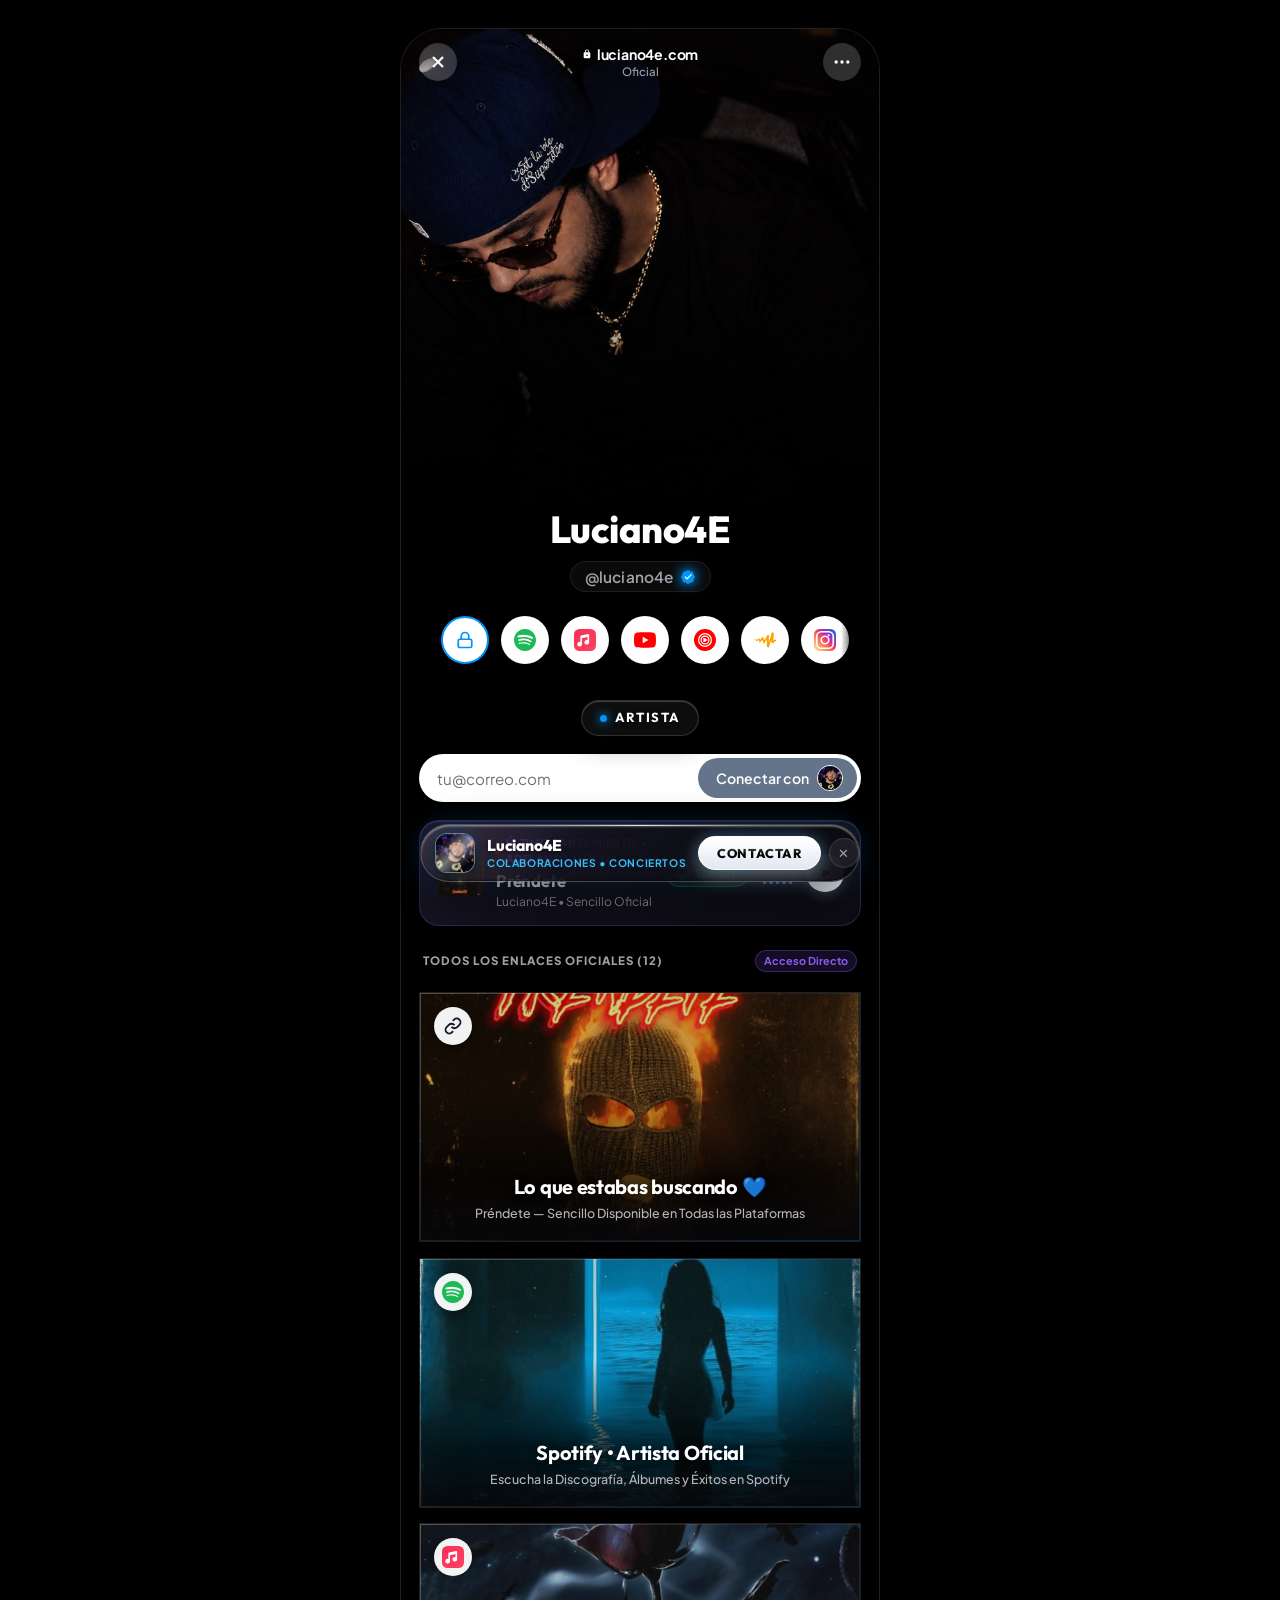
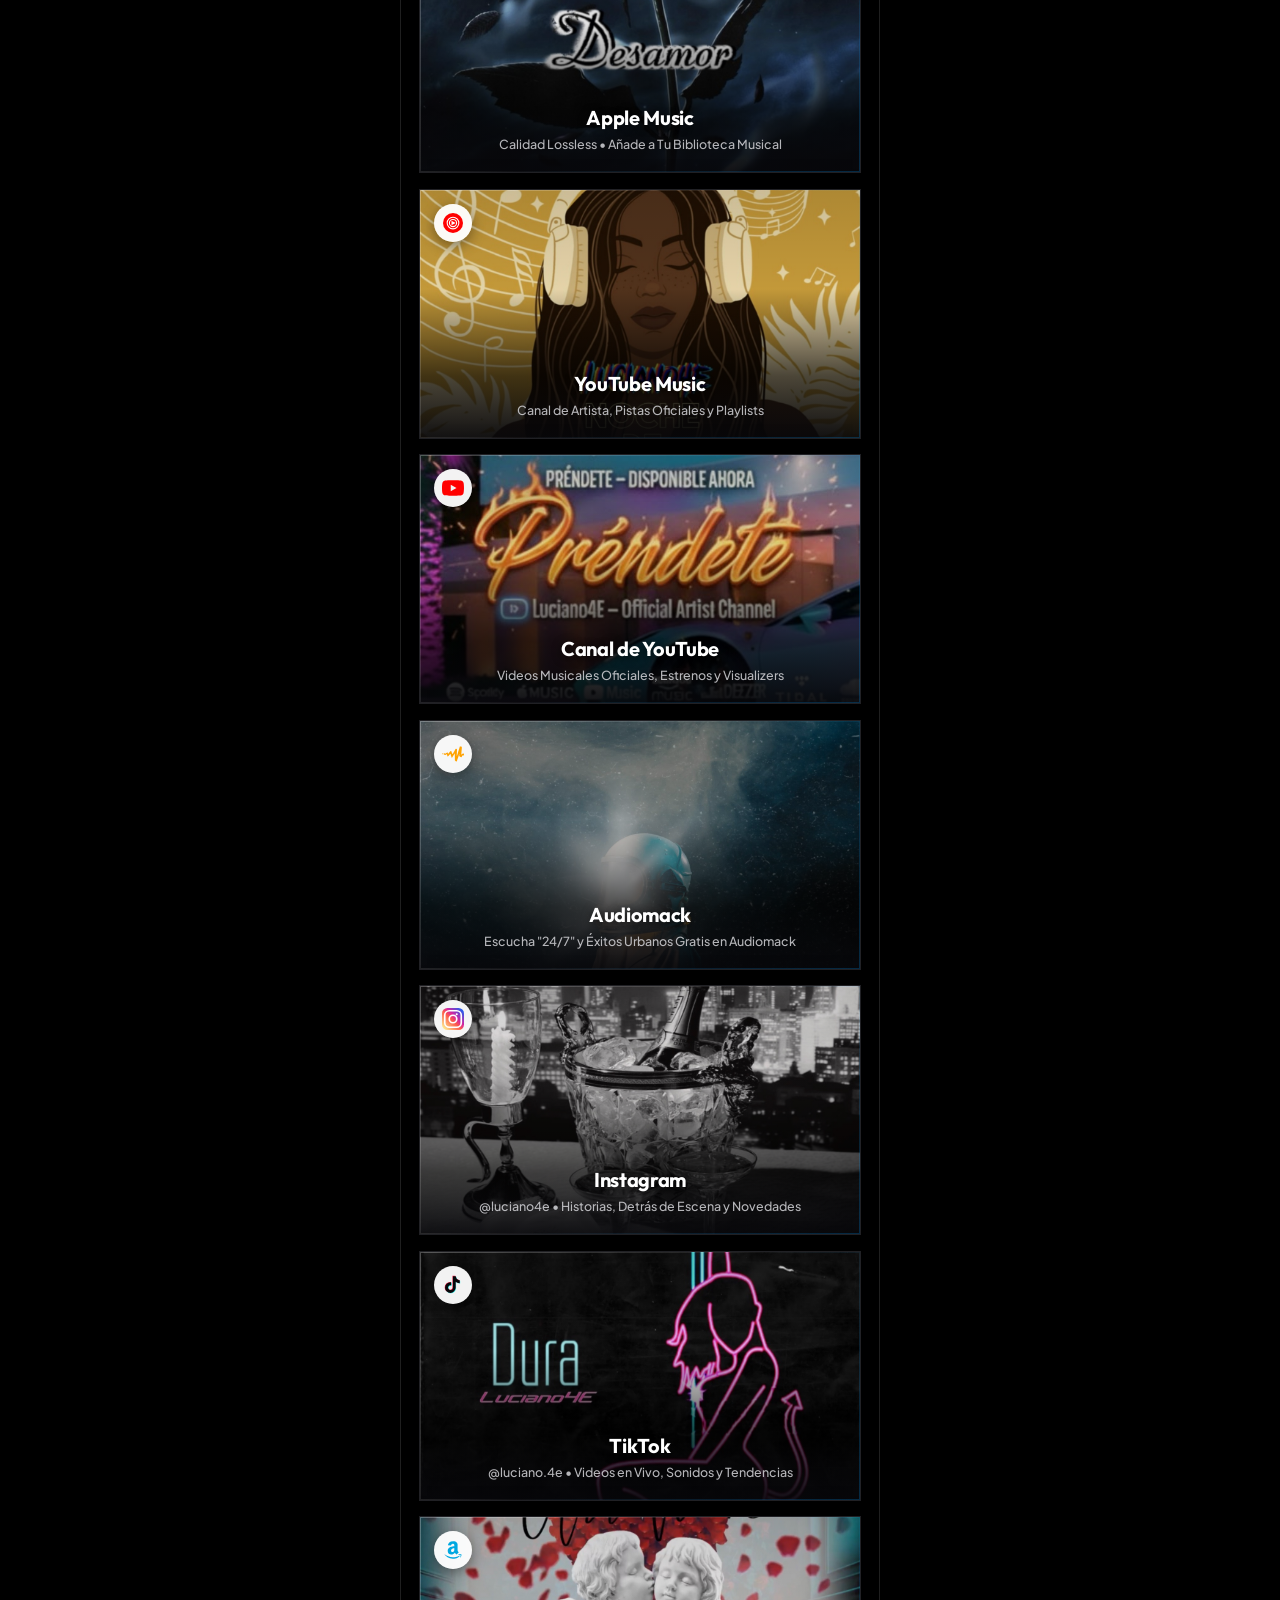
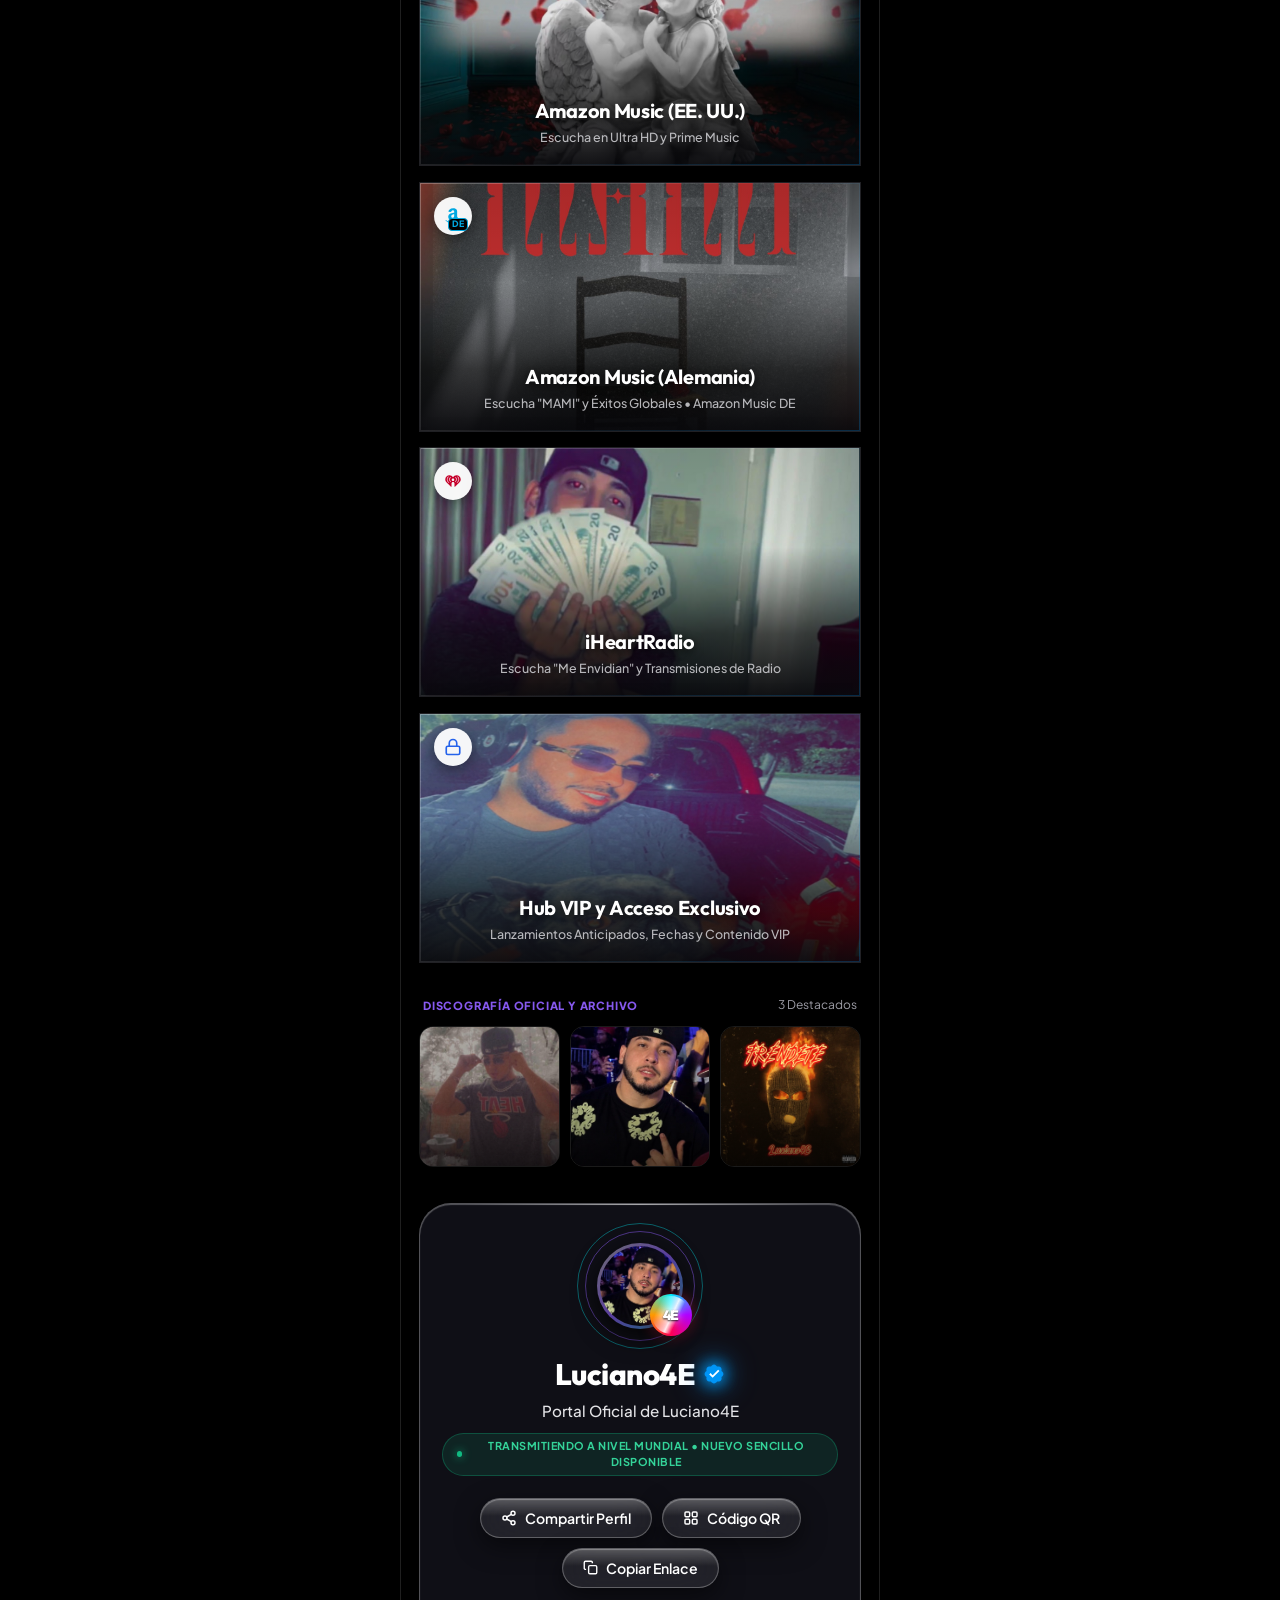
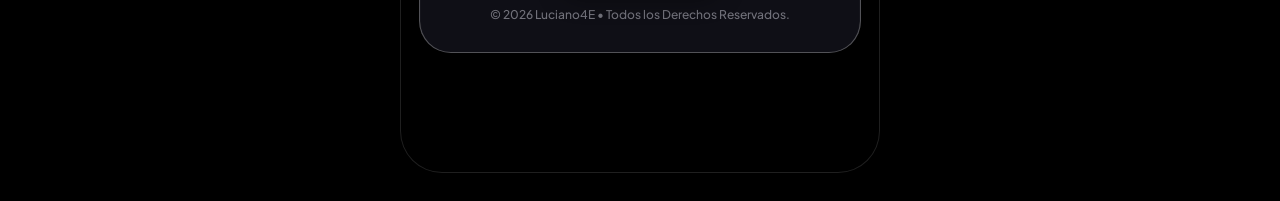
==== links/index.html @ 588a43fb "Add official Luciano4E Links portal as /links page and update navigation" ====
<!DOCTYPE html>
<html lang="es">
<head>
  <meta charset="UTF-8">
  <meta name="viewport" content="width=device-width, initial-scale=1.0, maximum-scale=5.0, viewport-fit=cover">
  <meta name="apple-mobile-web-app-capable" content="yes">
  <meta name="apple-mobile-web-app-status-bar-style" content="black-translucent">
  <meta name="mobile-web-app-capable" content="yes">
  <meta name="format-detection" content="telephone=no">
  <title>Luciano4E | Artista Oficial • Música Urbana, Sencillos y Enlaces</title>
  
  <!-- Official Artist Favicons & App Icons -->
  <link rel="icon" type="image/svg+xml" href="favicon.svg">
  <link rel="icon" type="image/x-icon" href="favicon.ico">
  <link rel="icon" type="image/png" sizes="32x32" href="assets/img/favicon-32x32.png">
  <link rel="icon" type="image/png" sizes="16x16" href="assets/img/favicon-16x16.png">
  <link rel="apple-touch-icon" sizes="180x180" href="apple-touch-icon.png">
  
  <!-- SEO & Social Open Graph Meta Tags (Optimizado para Promoción del Artista) -->
  <meta name="description" content="Portal oficial de Luciano4E. Escucha 'Préndete', 'MAMI', '24/7' y todos los éxitos urbanos en Spotify, Apple Music, YouTube y Audiomack. Enlaces y contenido exclusivo.">
  <meta name="keywords" content="Luciano4E, Luciano 4E, Préndete, MAMI, 24/7, Reggaeton, Trap Latino, Música Urbana, Artista Urbano, Spotify, Apple Music, YouTube">
  <meta name="author" content="Luciano4E">
  <meta name="robots" content="index, follow">
  
  <!-- Open Graph / Facebook -->
  <meta property="og:type" content="music.musician">
  <meta property="og:url" content="https://www.luciano4e.com">
  <meta property="og:title" content="Luciano4E | Artista Oficial • Música y Enlaces Oficiales">
  <meta property="og:description" content="Escucha 'Préndete' y los mejores sencillos de Luciano4E en todas las plataformas de streaming. Sigue sus redes oficiales.">
  <meta property="og:image" content="assets/img/hero.jpg">
  <meta property="og:locale" content="es_LA">
  <meta property="og:site_name" content="Luciano4E Oficial">

  <!-- Twitter / X -->
  <meta name="twitter:card" content="summary_large_image">
  <meta name="twitter:title" content="Luciano4E | Artista Oficial">
  <meta name="twitter:description" content="Portal oficial de música de Luciano4E. 'Préndete' ya disponible en todas las plataformas.">
  <meta name="twitter:image" content="assets/img/hero.jpg">

  <meta name="theme-color" content="#07070a">

  <!-- JSON-LD Structured Data Schema for Music Artist SEO -->
  <script type="application/ld+json">
  {
    "@context": "https://schema.org",
    "@type": "MusicGroup",
    "name": "Luciano4E",
    "alternateName": ["Luciano 4E", "Luciano4E Oficial"],
    "url": "https://www.luciano4e.com",
    "image": "https://www.luciano4e.com/assets/img/hero.jpg",
    "description": "Luciano4E es un artista urbano latino, compositor y cantante. Escucha sus sencillos 'Préndete', 'MAMI', '24/7', 'Tu Chulo' y más.",
    "genre": ["Reggaeton", "Latin Trap", "Música Urbana Latina"],
    "sameAs": [
      "https://open.spotify.com/artist/0OtaZUWi1z5G9pcURboTB2",
      "https://music.apple.com/us/artist/luciano4e/1672722974",
      "https://www.youtube.com/@Luciano4E",
      "https://music.youtube.com/channel/UCXX0IW6etYz_-d8jcU9mmLQ",
      "https://www.instagram.com/luciano4e/",
      "https://www.tiktok.com/@luciano.4e",
      "https://audiomack.com/luciano4e/song/247-1",
      "https://www.amazon.com/music/player/artists/B09ZTDJVNP/luciano4e",
      "https://music.amazon.de/artists/B09ZT7483L/luciano4e",
      "https://www.iheart.com/artist/luciano4e-39751506/?autoplay=true"
    ],
    "track": [
      {
        "@type": "MusicRecording",
        "name": "Préndete",
        "byArtist": "Luciano4E",
        "url": "https://open.spotify.com/album/2PEe1vLbdwAKeKYQDlLIpm"
      },
      {
        "@type": "MusicRecording",
        "name": "MAMI",
        "byArtist": "Luciano4E",
        "url": "https://music.amazon.de/artists/B09ZT7483L/luciano4e"
      },
      {
        "@type": "MusicRecording",
        "name": "24/7",
        "byArtist": "Luciano4E",
        "url": "https://audiomack.com/luciano4e/song/247-1"
      }
    ]
  }
  </script>

  <!-- Google Fonts: Outfit & Plus Jakarta Sans -->
  <link rel="preconnect" href="https://fonts.googleapis.com">
  <link rel="preconnect" href="https://fonts.gstatic.com" crossorigin>
  <link href="https://fonts.googleapis.com/css2?family=Outfit:wght@300;400;500;600;700;800;900&family=Plus+Jakarta+Sans:wght@400;500;600;700;800&display=swap" rel="stylesheet">

  <link rel="stylesheet" href="style.css?v=2">
</head>
<body>

  <!-- Main Mobile-Framed Page Container -->
  <main class="page-container" id="app-container">
    
    <!-- Sticky Glass Header (Reveals on scroll) -->
    <header class="sticky-nav" id="stickyNav">
      <div class="sticky-left">
        <img src="assets/img/profile_circle.jpg" alt="Luciano4E avatar" class="sticky-avatar">
        <div class="sticky-meta">
          <div class="sticky-name-row">
            <span class="sticky-name">Luciano4E</span>
            <svg class="official-verified-badge mini" viewBox="0 0 24 24" width="14" height="14" aria-label="Verificado">
              <path fill="#0095F6" d="M22.5 12.5c0-1.58-.875-2.95-2.148-3.6.154-.435.238-.905.238-1.4 0-2.21-1.79-4-4-4-.495 0-.965.084-1.4.238C14.55 2.475 13.18 1.6 11.6 1.6s-2.95.875-3.6 2.148c-.435-.154-.905-.238-1.4-.238-2.21 0-4 1.79-4 4 0 .495.084.965.238 1.4C1.575 9.55.7 10.92.7 12.5s.875 2.95 2.148 3.6c-.154.435-.238.905-.238 1.4 0 2.21 1.79 4 4 4 .495 0 .965-.084 1.4-.238.65 1.273 2.02 2.148 3.6 2.148s2.95-.875 3.6-2.148c.435.154.905.238 1.4.238 2.21 0 4-1.79 4-4 0-.495-.084-.965-.238-1.4 1.273-.65 2.148-2.02 2.148-3.6z"/>
              <path fill="#ffffff" d="M10.2 16.2l-3.5-3.5 1.4-1.4 2.1 2.1 5.3-5.3 1.4 1.4-6.7 6.7z"/>
            </svg>
          </div>
          <span class="sticky-sub">Artista Musical</span>
        </div>
      </div>
      <div class="sticky-actions">
        <button class="icon-btn-round" id="stickyPlayBtn" title="Reproducir adelanto de canción" aria-label="Reproducir adelanto de canción">
          <svg class="play-icon" viewBox="0 0 24 24" fill="currentColor"><path d="M8 5v14l11-7z"/></svg>
          <svg class="pause-icon hidden" viewBox="0 0 24 24" fill="currentColor"><path d="M6 19h4V5H6v14zm8-14v14h4V5h-4z"/></svg>
        </button>
        <button class="icon-btn-round" id="stickyShareBtn" title="Compartir perfil" aria-label="Compartir perfil">
          <svg viewBox="0 0 24 24" fill="none" stroke="currentColor" stroke-width="2"><circle cx="18" cy="5" r="3"/><circle cx="6" cy="12" r="3"/><circle cx="18" cy="19" r="3"/><line x1="8.59" y1="13.51" x2="15.42" y2="17.49"/><line x1="15.41" y1="6.51" x2="8.59" y2="10.49"/></svg>
        </button>
      </div>
    </header>

    <!-- Simulated In-App Browser Navigation Bar (Matches Reference Screenshot) -->
    <div class="top-browser-bar">
      <button class="browser-btn" id="closeBarBtn" title="Cerrar" aria-label="Cerrar">
        <svg viewBox="0 0 24 24" width="20" height="20" stroke="currentColor" stroke-width="2.5" fill="none"><line x1="18" y1="6" x2="6" y2="18"></line><line x1="6" y1="6" x2="18" y2="18"></line></svg>
      </button>
      <div class="browser-url-group">
        <div class="browser-url-row">
          <svg viewBox="0 0 24 24" width="10" height="10" fill="currentColor"><path d="M18 8h-1V6c0-2.76-2.24-5-5-5S7 3.24 7 6v2H6c-1.1 0-2 .9-2 2v10c0 1.1.9 2 2 2h12c1.1 0 2-.9 2-2V10c0-1.1-.9-2-2-2zm-6 9c-1.1 0-2-.9-2-2s.9-2 2-2 2 .9 2 2-.9 2-2 2zm3.1-9H8.9V6c0-1.71 1.39-3.1 3.1-3.1 1.71 0 3.1 1.39 3.1 3.1v2z"/></svg>
          <span class="browser-url-text">luciano4e.com</span>
        </div>
        <span class="browser-platform-sub">Oficial</span>
      </div>
      <button class="browser-btn" id="openMenuBtn" title="Compartir y Opciones" aria-label="Compartir y Opciones">
        <svg viewBox="0 0 24 24" width="20" height="20" fill="currentColor"><circle cx="5" cy="12" r="2"/><circle cx="12" cy="12" r="2"/><circle cx="19" cy="12" r="2"/></svg>
      </button>
    </div>

    <!-- Full-Bleed Hero Image Section (Matches Reference Screenshot) -->
    <section class="hero-section" id="heroSection">
      <div class="hero-image-wrap">
        <img src="assets/img/hero.jpg" alt="Luciano4E" class="hero-img" id="heroImg">
        <div class="hero-fade-overlay"></div>
      </div>

      <div class="hero-info">
        <!-- Artist Name -->
        <div class="artist-title-row">
          <h1 class="artist-name">Luciano4E</h1>
        </div>

        <!-- Clickable Handle with Verified Badge (Copies Profile Link with Animation) -->
        <div class="artist-handle-row">
          <button class="artist-handle-btn" id="handleCopyBtn" onclick="window.copyHandleLink && window.copyHandleLink()" title="Haz clic para copiar enlace del perfil" aria-label="Copiar enlace de Luciano4E">
            <span class="handle-text" id="handleText">@luciano4e</span>
            <span class="handle-verified-badge" id="handleBadge" title="Cuenta Oficial Verificada de Artista">
              <svg class="official-verified-badge mini" viewBox="0 0 22 22" width="16" height="16">
                <path fill="#0095F6" d="M20.396 11c-.018-.646-.215-1.275-.57-1.816-.354-.54-.852-.972-1.438-1.246.223-.607.27-1.264.14-1.897-.131-.634-.437-1.218-.882-1.687-.47-.445-1.053-.75-1.687-.882-.633-.13-1.29-.083-1.897.14-.273-.587-.704-1.086-1.245-1.44S11.647 1.62 11 1.604c-.646.017-1.273.213-1.813.568s-.969.854-1.24 1.44c-.608-.223-1.267-.272-1.902-.14-.635.13-1.22.436-1.69.882-.445.47-.749 1.055-.878 1.688-.13.633-.08 1.29.144 1.896-.587.274-1.087.705-1.443 1.245-.356.54-.555 1.17-.574 1.817.02.647.218 1.276.574 1.817.356.54.856.972 1.443 1.245-.224.606-.274 1.263-.144 1.896.13.634.433 1.218.877 1.688.47.443 1.054.747 1.687.878.633.132 1.29.084 1.897-.136.274.586.705 1.084 1.246 1.439.54.354 1.17.551 1.816.569.647-.016 1.276-.213 1.817-.567s.972-.854 1.245-1.44c.604.239 1.266.296 1.903.164.636-.132 1.22-.447 1.68-.907.46-.46.776-1.044.908-1.681s.075-1.299-.165-1.903c.586-.274 1.084-.705 1.439-1.246.354-.54.551-1.17.569-1.816z"/>
                <path fill="#ffffff" d="M9.662 14.85l-3.429-3.428 1.293-1.302 2.136 2.136 5.485-5.485 1.302 1.293-6.787 6.786z"/>
              </svg>
            </span>
            <span class="handle-copy-feedback" id="handleCopyFeedback">¡Copiado! ✓</span>
          </button>
        </div>

        <!-- Real Platform Circular Icons Row (All User-Provided Links Included) -->
        <div class="social-circles-wrapper">
          <nav class="social-circles-row" aria-label="Perfiles Oficiales del Artista">
            
            <!-- 1. VIP Lock (Blue circular ring - Google Share) -->
            <a href="https://share.google/CAJ0cD0RvcbOMeNYg" target="_blank" rel="noopener noreferrer" class="social-circle lock-circle" title="Acceso VIP (Google Share)" aria-label="Acceso VIP">
              <svg viewBox="0 0 24 24" width="18" height="18" fill="none" stroke="#0095F6" stroke-width="2.3"><rect x="3" y="11" width="18" height="11" rx="2" ry="2"/><path d="M7 11V7a5 5 0 0 1 10 0v4"/></svg>
            </a>

            <!-- 2. Spotify Official Artist -->
            <a href="https://open.spotify.com/artist/0OtaZUWi1z5G9pcURboTB2" target="_blank" rel="noopener noreferrer" class="social-circle spotify-circle" title="Spotify - Luciano4E" aria-label="Spotify Artista Oficial">
              <svg viewBox="0 0 24 24" width="22" height="22" fill="#1DB954"><path d="M12 0C5.373 0 0 5.373 0 12s5.373 12 12 12 12-5.373 12-12S18.627 0 12 0zm5.495 17.307c-.216.353-.674.464-1.026.25-2.812-1.718-6.352-2.107-10.52-1.155-.403.093-.807-.156-.9-.559-.092-.403.157-.807.56-.9 4.562-1.042 8.484-.596 11.637 1.339.352.215.464.673.249 1.025zm1.465-3.257c-.272.441-.85.58-1.291.309-3.218-1.977-8.125-2.55-11.93-1.393-.497.15-1.026-.134-1.176-.63-.15-.497.134-1.026.63-1.176 4.352-1.321 9.774-.68 13.458 1.599.442.271.58.85.309 1.291zm.126-3.414c-3.858-2.29-10.222-2.502-13.916-1.381-.592.179-1.22-.16-1.4-.753-.179-.592.16-1.22.753-1.4 4.254-1.291 11.286-1.042 15.719 1.588.533.316.708 1.01.392 1.543-.316.533-1.01.708-1.548.393z"/></svg>
            </a>

            <!-- 4. Apple Music -->
            <a href="https://music.apple.com/us/artist/luciano4e/1672722974" target="_blank" rel="noopener noreferrer" class="social-circle apple-circle" title="Apple Music" aria-label="Apple Music">
              <svg viewBox="0 0 24 24" width="22" height="22"><defs><linearGradient id="appleGradTopNav" x1="0%" y1="0%" x2="100%" y2="100%"><stop offset="0%" stop-color="#FA2D55"/><stop offset="100%" stop-color="#FE4263"/></linearGradient></defs><rect width="24" height="24" rx="6" fill="url(#appleGradTopNav)"/><path d="M16.5 6.2v8.28a2.53 2.53 0 1 1-1.8-2.43V8.8l-6 1.35v6.4a2.53 2.53 0 1 1-1.8-2.43V8.34a1.2 1.2 0 0 1 .94-1.18l7.5-1.7c.65-.15 1.16.35 1.16 1z" fill="#fff"/></svg>
            </a>

            <!-- 5. YouTube Channel -->
            <a href="https://www.youtube.com/@Luciano4E" target="_blank" rel="noopener noreferrer" class="social-circle youtube-circle" title="Canal de YouTube" aria-label="Canal de YouTube">
              <svg viewBox="0 0 24 24" width="22" height="22" fill="#FF0000"><path d="M23.498 6.186a3.016 3.016 0 0 0-2.122-2.136C19.505 3.545 12 3.545 12 3.545s-7.505 0-9.377.505A3.017 3.017 0 0 0 .502 6.186C0 8.07 0 12 0 12s0 3.93.502 5.814a3.016 3.016 0 0 0 2.122 2.136c1.871.505 9.376.505 9.376.505s7.505 0 9.377-.505a3.015 3.015 0 0 0 2.122-2.136C24 15.93 24 12 24 12s0-3.93-.502-5.814zM9.545 15.568V8.432L15.818 12l-6.273 3.568z"/></svg>
            </a>

            <!-- 6. YouTube Music -->
            <a href="https://music.youtube.com/channel/UCXX0IW6etYz_-d8jcU9mmLQ" target="_blank" rel="noopener noreferrer" class="social-circle ytmusic-circle" title="YouTube Music" aria-label="YouTube Music">
              <svg viewBox="0 0 24 24" width="22" height="22">
                <circle cx="12" cy="12" r="12" fill="#FF0000"/>
                <circle cx="12" cy="12" r="7" fill="none" stroke="#fff" stroke-width="1.3"/>
                <circle cx="12" cy="12" r="4.3" fill="none" stroke="#fff" stroke-width="1.3"/>
                <polygon points="10.2,9.2 15.2,12 10.2,14.8" fill="#fff"/>
              </svg>
            </a>

            <!-- 7. Audiomack -->
            <a href="https://audiomack.com/luciano4e/song/247-1" target="_blank" rel="noopener noreferrer" class="social-circle audiomack-circle" title="Audiomack" aria-label="Audiomack">
              <svg viewBox="0 0 24 24" width="22" height="22" fill="#FFA200">
                <path d="M.331 11.378s.5418-.089.765.1439c.2234.2332.077.7156-.2195.7237-.2965.01-.5705.063-.765-.1439-.1946-.2066-.1424-.6218.2195-.7237m5.881 3.2925c-.0522.01-.1075-.018-.164-.059-.3884-.5413-.5287-2.3923-.707-2.5025-.185-.1144-.8545 1.0255-2.1862.903-.5569-.051-1.1236-.4121-1.4573-.662.031-.4206.0364-1.4027.8659-1.0833.5038.1939 1.3667.7266 2.1245-.23.8378-1.0579 1.2999-.7506 1.577-.5206.2771.23.0925 1.4259.5058 1.0916.4133-.3343 2.082-2.4103 2.082-2.4103s1.292-1.303 1.4898.067c.1979 1.3698 1.0403 2.8877 1.2635 2.8445.2234-.043 2.8223-5.3253 3.1945-5.666.3722-.3409 1.6252-.2961 1.5657.5781-.0596.8742-.1871 6.308-.1871 6.308s-.147 1.5311.0924.7128c.0992-.3392.206-.6453.3392-1.0024.6414-2.0534 1.734-5.5613 2.2784-7.3688.1252-.4325.233-.8037.3166-1.0891l.0001-.0008a3.5925 3.5925 0 0 1 .0973-.3305c.0455-.1532.0763-.2546.0858-.2813.0243-.068.0925-.1192.1884-.157.0962-.061.1995-.064.3165-.067.3021-.027.6907.012 1.0401.1119.1018 0 .2125.037.3172.1118v.0001s.0063 0 .0151.01c.0023 0 .0048 0 .0073.01.0219.015.0573.045.0983.095.0012 0 .0025 0 .004.01.017.021.0341.045.0515.073.1952.2863.315.814.1948 1.7498-.2996 2.3354-.5316 7.1397-.5316 7.1397s-.0461.2298.4353-.782c.0167-.035.0383-.066.058-.098.026-.017.0552-.042.0913-.085.2974-.3546 1.0968-.5629 1.6512-.5586.2336.028.4293.087.5462.1609.2188.333.0897 1.562.0897 1.562-.4612.043-1.3403.2908-1.6519.3366-.3118.046-.7852 2.0699-1.4433 1.8629-.6581-.2069-2.1246-1.1268-2.1246-1.2533 0-.1102.1152-1.4546.1453-1.8016.0022-.024.004-.046.0058-.068a.152.152 0 0 1 .0014-.014l-.0002.0003c.0213-.2733.0023-.3927-.1239-.1199-.1086.2346-.581 1.7359-1.1078 3.3709-.0556.1429-1.0511 3.1558-1.1818 3.5231-.156.4261-.287.7523-.3776.921-.1378.1867-.3234.3036-.5826.2252-.6465-.1954-1.4654-1.0889-1.473-1.3106-.0155-1.2503.0608-7.973-.2423-7.4127-.311.5744-2.73 4.5608-2.73 4.5608-.0405.01-.0705.01-.1062.01-.1712-.019-.4366-.074-.51-.2384-.004-.01-.0094-.018-.0129-.028-.0035-.01-.0075-.022-.0135-.04-.0329-.1097-.0463-.2289-.0753-.3265-.1082-.3652-.2813-.8886-.463-1.421-.2784-.9079-.5654-1.8366-.6127-1.9391-.0923-.2007-.2268-.116-.3475-.0002-.54.458-1.6868 2.4793-2.7225 2.5898"/>
              </svg>
            </a>

            <!-- 8. Instagram -->
            <a href="https://www.instagram.com/luciano4e/" target="_blank" rel="noopener noreferrer" class="social-circle instagram-circle" title="Instagram" aria-label="Instagram">
              <svg viewBox="0 0 24 24" width="22" height="22"><defs><linearGradient id="igGradRef" x1="0%" y1="100%" x2="100%" y2="0%"><stop offset="0%" stop-color="#fdf497"/><stop offset="45%" stop-color="#fd5949"/><stop offset="60%" stop-color="#d6249f"/><stop offset="90%" stop-color="#285AEB"/></linearGradient></defs><rect width="24" height="24" rx="6" fill="url(#igGradRef)"/><path d="M12 7a5 5 0 1 0 0 10 5 5 0 0 0 0-10zm0 8.2a3.2 3.2 0 1 1 0-6.4 3.2 3.2 0 0 1 0 6.4zm5.2-8.35a1.15 1.15 0 1 1-2.3 0 1.15 1.15 0 0 1 2.3 0z" fill="#fff"/><rect x="3" y="3" width="18" height="18" rx="5" fill="none" stroke="#fff" stroke-width="1.8"/></svg>
            </a>

            <!-- 9. TikTok -->
            <a href="https://www.tiktok.com/@luciano.4e" target="_blank" rel="noopener noreferrer" class="social-circle tiktok-circle" title="TikTok" aria-label="TikTok">
              <svg viewBox="0 0 24 24" width="22" height="22"><path d="M19.59 6.69a4.83 4.83 0 0 1-3.77-4.25V2h-3.45v13.67a2.89 2.89 0 0 1-5.2 1.74 2.89 2.89 0 0 1 2.31-4.64c.29 0 .58.04.85.12V9.32a6.38 6.38 0 0 0-.85-.06A6.34 6.34 0 0 0 3 15.6a6.34 6.34 0 0 0 10.82 4.48c1.7-1.7 1.86-4.27 1.86-4.48V8.71a8.28 8.28 0 0 0 4.91 1.63V6.9a4.86 4.86 0 0 1-1-.21z" fill="#25F4EE"/><path d="M18.59 5.69a4.83 4.83 0 0 1-3.77-4.25V1h-3.45v13.67a2.89 2.89 0 0 1-5.2 1.74 2.89 2.89 0 0 1 2.31-4.64c.29 0 .58.04.85.12V8.32a6.38 6.38 0 0 0-.85-.06A6.34 6.34 0 0 0 2 14.6a6.34 6.34 0 0 0 10.82 4.48c1.7-1.7 1.86-4.27 1.86-4.48V7.71a8.28 8.28 0 0 0 4.91 1.63V5.9a4.86 4.86 0 0 1-1-.21z" fill="#FE2C55"/><path d="M19.09 6.19a4.83 4.83 0 0 1-3.77-4.25V1.5h-3.45v13.67a2.89 2.89 0 0 1-5.2 1.74 2.89 2.89 0 0 1 2.31-4.64c.29 0 .58.04.85.12V8.82a6.38 6.38 0 0 0-.85-.06A6.34 6.34 0 0 0 2.5 15.1a6.34 6.34 0 0 0 10.82 4.48c1.7-1.7 1.86-4.27 1.86-4.48V8.21a8.28 8.28 0 0 0 4.91 1.63V6.4a4.86 4.86 0 0 1-1-.21z" fill="#000000"/></svg>
            </a>

            <!-- 10. Amazon Music US -->
            <a href="https://www.amazon.com/music/player/artists/B09ZTDJVNP/luciano4e" target="_blank" rel="noopener noreferrer" class="social-circle amazon-circle" title="Amazon Music (US)" aria-label="Amazon Music US">
              <svg viewBox="0 0 448 512" width="20" height="20" fill="#00A8E1">
                <path d="M257.7 162.7c-48.7 1.8-169.5 15.5-169.5 117.5 0 109.5 138.3 114 183.5 43.2 6.5 10.2 35.4 37.5 45.3 46.8l56.8-56s-32.3-25.3-32.3-52.8l0-147.1C341.5 89 317 32 229.2 32 141.2 32 94.5 87 94.5 136.3l73.5 6.8c16.3-49.5 54.2-49.5 54.2-49.5 40.7-.1 35.5 29.8 35.5 69.1zm0 86.8c0 80-84.2 68-84.2 17.2 0-47.2 50.5-56.7 84.2-57.8l0 40.6zM393.7 413c-7.7 10-70 67-174.5 67S34.7 408.5 10.2 379c-6.8-7.7 1-11.3 5.5-8.3 73.3 44.5 187.8 117.8 372.5 30.3 7.5-3.7 13.3 2 5.5 12zm39.8 2.2c-6.5 15.8-16 26.8-21.2 31-5.5 4.5-9.5 2.7-6.5-3.8s19.3-46.5 12.7-55c-6.5-8.3-37-4.3-48-3.2-10.8 1-13 2-14-.3-2.3-5.7 21.7-15.5 37.5-17.5 15.7-1.8 41-.8 46 5.7 3.7 5.1 0 27.1-6.5 43.1z"/>
              </svg>
            </a>

            <!-- 11. Amazon Music DE -->
            <a href="https://music.amazon.de/artists/B09ZT7483L/luciano4e" target="_blank" rel="noopener noreferrer" class="social-circle amazon-de-circle" title="Amazon Music (Alemania DE)" aria-label="Amazon Music Alemania">
              <div class="amazon-de-wrap">
                <svg viewBox="0 0 448 512" width="18" height="18" fill="#00A8E1">
                  <path d="M257.7 162.7c-48.7 1.8-169.5 15.5-169.5 117.5 0 109.5 138.3 114 183.5 43.2 6.5 10.2 35.4 37.5 45.3 46.8l56.8-56s-32.3-25.3-32.3-52.8l0-147.1C341.5 89 317 32 229.2 32 141.2 32 94.5 87 94.5 136.3l73.5 6.8c16.3-49.5 54.2-49.5 54.2-49.5 40.7-.1 35.5 29.8 35.5 69.1zm0 86.8c0 80-84.2 68-84.2 17.2 0-47.2 50.5-56.7 84.2-57.8l0 40.6zM393.7 413c-7.7 10-70 67-174.5 67S34.7 408.5 10.2 379c-6.8-7.7 1-11.3 5.5-8.3 73.3 44.5 187.8 117.8 372.5 30.3 7.5-3.7 13.3 2 5.5 12zm39.8 2.2c-6.5 15.8-16 26.8-21.2 31-5.5 4.5-9.5 2.7-6.5-3.8s19.3-46.5 12.7-55c-6.5-8.3-37-4.3-48-3.2-10.8 1-13 2-14-.3-2.3-5.7 21.7-15.5 37.5-17.5 15.7-1.8 41-.8 46 5.7 3.7 5.1 0 27.1-6.5 43.1z"/>
                </svg>
                <span class="country-tag">DE</span>
              </div>
            </a>

            <!-- 12. iHeartRadio -->
            <a href="https://www.iheart.com/artist/luciano4e-39751506/?autoplay=true" target="_blank" rel="noopener noreferrer" class="social-circle iheart-circle" title="iHeartRadio" aria-label="iHeartRadio">
              <svg viewBox="0 0 512 512" width="22" height="22" fill="#C6002B">
                <path id="iheartTop" d="M147.4 301.3c-32.3-28.6 -48.6 -58.4 -48.6 -86.7c0-28.3 15.9 -57.9 36.9 -71.1c10.3-4.4 14.6 8.2 8 12.6c-16.7 10.5-29.9 35.1 -29.9 58.7c0 23.6 14.7 49.6 43.6 75.2c7 8.7-3.8 16.5 -9.9 11.2zm48.5-25.5c-21.9-12.3 -36.6 -36.3 -36.6 -59.4c0-23.1 12.5 -43.7 32.3 -54c10.5-3.7 14 9.3 7 13.2c-15 7.8-24.3 23.3 -24.3 40.2c0.1 18.4 11.7 37.2 29 46.9c8.7 7.1-.6 16.7 -7.4 13.2zM256 253.9c-17.9 0-32.5 -14.5 -32.5 -32.4c0-17.9 14.6 -32.5 32.5 -32.5v-30.7c-19.4-28.9 -52.8 -48.8 -90.3 -48.8c-59.6 0-107.9 48.3 -107.9 107.9c0 37.8 24 65.1 49 90.3l97.9 92.6c6.3 3.9 13.5 1.3 13.6-5.8v-72.1c0-20.9 16.9 -37.8 37.8 -37.8z"/>
                <use transform="matrix(-1 0 0 1 512 0)" href="#iheartTop"/>
              </svg>
            </a>

            <!-- 13. 4E Hub Oficial -->
            <a href="#links" class="social-circle hub-4e-circle" title="4E Hub Oficial" aria-label="4E Hub Oficial">
              <span class="hub-pill-text">4E</span>
            </a>
          </nav>
        </div>

        <!-- Category Tag: Artista (Sin corazón, estilo Apple Glass) -->
        <div class="category-pill-wrap" title="Artista Oficial">
          <span class="category-badge-dot"></span>
          <span class="category-text">Artista</span>
        </div>
      </div>
    </section>

    <!-- Email / Fan Connect Bar (Matches Reference Screenshot) -->
    <section class="connect-section">
      <form class="connect-bar" id="connectForm" action="https://formsubmit.co/luciano4e@gmail.com" method="POST">
        <input type="hidden" name="_captcha" value="false">
        <input type="hidden" name="_template" value="table">
        <input type="hidden" name="_next" id="connectFormNext" value="http://localhost:3000/?sent=true">
        <input type="hidden" name="_subject" value="⭐ Nuevo Fan Conectado - Luciano4E Portal">
        <input 
          type="email" 
          name="email"
          id="fanEmailInput" 
          placeholder="tu@correo.com" 
          class="connect-input" 
          required 
          autocomplete="email"
          aria-label="Correo Electrónico"
        >
        <button type="submit" class="connect-btn" id="connectSubmitBtn">
          <span>Conectar con</span>
          <img src="assets/img/profile_circle.jpg" alt="Luciano4E" class="connect-btn-avatar">
        </button>
      </form>
      <div class="connect-toast hidden" id="connectToast">
        <span class="toast-icon">✨</span>
        <span class="toast-msg">¡Te has conectado con Luciano4E exitosamente!</span>
      </div>
    </section>

    <!-- Real Song Audio Player Preview Card ("Préndete" by Luciano4E) -->
    <section class="player-section">
      <div class="mini-player-card" id="audioPlayerCard">
        <div class="player-left">
          <div class="track-artwork" id="trackPlayTrigger" title="Reproducir / Pausar Préndete">
            <img src="assets/img/prendete_alt.jpg" alt="Préndete cover" class="track-thumb">
            <div class="play-overlay">
              <svg class="thumb-play" viewBox="0 0 24 24" fill="currentColor"><path d="M8 5v14l11-7z"/></svg>
              <svg class="thumb-pause hidden" viewBox="0 0 24 24" fill="currentColor"><path d="M6 19h4V5H6v14zm8-14v14h4V5h-4z"/></svg>
            </div>
          </div>
          <div class="track-details">
            <div class="track-status">
              <span class="live-dot"></span>
              <span>ÚLTIMO LANZAMIENTO • ADELANTO OFICIAL</span>
            </div>
            <div class="track-title">Préndete</div>
            <div class="track-artist">Luciano4E • Sencillo Oficial</div>
          </div>
        </div>

        <div class="player-controls">
          <!-- Direct Stream Spotify Pill -->
          <a href="https://open.spotify.com/album/2PEe1vLbdwAKeKYQDlLIpm" target="_blank" rel="noopener noreferrer" class="player-spotify-pill" title="Escuchar Préndete en Spotify">
            <svg viewBox="0 0 24 24" width="14" height="14" fill="#1DB954"><path d="M12 0C5.373 0 0 5.373 0 12s5.373 12 12 12 12-5.373 12-12S18.627 0 12 0zm5.495 17.307c-.216.353-.674.464-1.026.25-2.812-1.718-6.352-2.107-10.52-1.155-.403.093-.807-.156-.9-.559-.092-.403.157-.807.56-.9 4.562-1.042 8.484-.596 11.637 1.339.352.215.464.673.249 1.025zm1.465-3.257c-.272.441-.85.58-1.291.309-3.218-1.977-8.125-2.55-11.93-1.393-.497.15-1.026-.134-1.176-.63-.15-.497.134-1.026.63-1.176 4.352-1.321 9.774-.68 13.458 1.599.442.271.58.85.309 1.291zm.126-3.414c-3.858-2.29-10.222-2.502-13.916-1.381-.592.179-1.22-.16-1.4-.753-.179-.592.16-1.22.753-1.4 4.254-1.291 11.286-1.042 15.719 1.588.533.316.708 1.01.392 1.543-.316.533-1.01.708-1.548.393z"/></svg>
            <span>Spotify</span>
          </a>

          <!-- Animated Equalizer Bars -->
          <div class="eq-visualizer" id="eqVisualizer">
            <span class="eq-bar bar-1"></span>
            <span class="eq-bar bar-2"></span>
            <span class="eq-bar bar-3"></span>
            <span class="eq-bar bar-4"></span>
            <span class="eq-bar bar-5"></span>
          </div>

          <button class="player-action-btn" id="mainAudioBtn" aria-label="Play or Pause Préndete">
            <svg class="audio-btn-play" viewBox="0 0 24 24" fill="currentColor"><path d="M8 5v14l11-7z"/></svg>
            <svg class="audio-btn-pause hidden" viewBox="0 0 24 24" fill="currentColor"><path d="M6 19h4V5H6v14zm8-14v14h4V5h-4z"/></svg>
          </button>
        </div>
      </div>
    </section>

    <!-- Main Visual Media Cards (All 12 User-Provided Links Included) -->
    <section class="media-cards-section" id="links">

      <!-- Section Indicator Header -->
      <div class="cards-header-row">
        <span class="cards-section-kicker">TODOS LOS ENLACES OFICIALES (12)</span>
        <span class="cards-count-badge">Acceso Directo</span>
      </div>

      <!-- Card 1: Préndete Single ("Lo que estabas buscando 💙") -->
      <a href="https://open.spotify.com/album/2PEe1vLbdwAKeKYQDlLIpm" target="_blank" rel="noopener noreferrer" class="media-card featured-card" id="cardFeatured" data-url="https://open.spotify.com/album/2PEe1vLbdwAKeKYQDlLIpm">
        <div class="media-card-img-wrap">
          <img src="assets/img/prendete_cover.jpg" alt="Préndete Sencillo" class="card-img" loading="lazy">
          <div class="card-gradient-overlay"></div>
          
          <div class="card-top-badge link-badge">
            <svg viewBox="0 0 24 24" width="18" height="18" fill="none" stroke="currentColor" stroke-width="2.5"><path d="M10 13a5 5 0 0 0 7.54.54l3-3a5 5 0 0 0-7.07-7.07l-1.72 1.71"/><path d="M14 11a5 5 0 0 0-7.54-.54l-3 3a5 5 0 0 0 7.07 7.07l1.71-1.71"/></svg>
          </div>

          <div class="card-bottom-info">
            <h2 class="card-title">Lo que estabas buscando 💙</h2>
            <p class="card-sub">Préndete — Sencillo Disponible en Todas las Plataformas</p>
          </div>
        </div>
      </a>

      <!-- Card 2: Spotify Official Artist (https://open.spotify.com/artist/0OtaZUWi1z5G9pcURboTB2) -->
      <a href="https://open.spotify.com/artist/0OtaZUWi1z5G9pcURboTB2" target="_blank" rel="noopener noreferrer" class="media-card" id="cardSpotify" data-url="https://open.spotify.com/artist/0OtaZUWi1z5G9pcURboTB2">
        <div class="media-card-img-wrap">
          <img src="assets/img/spotify.jpg" alt="Luciano4E en Spotify" class="card-img" loading="lazy">
          <div class="card-gradient-overlay"></div>
          
          <div class="card-top-badge spotify-badge">
            <svg viewBox="0 0 24 24" width="22" height="22" fill="#1DB954"><path d="M12 0C5.373 0 0 5.373 0 12s5.373 12 12 12 12-5.373 12-12S18.627 0 12 0zm5.495 17.307c-.216.353-.674.464-1.026.25-2.812-1.718-6.352-2.107-10.52-1.155-.403.093-.807-.156-.9-.559-.092-.403.157-.807.56-.9 4.562-1.042 8.484-.596 11.637 1.339.352.215.464.673.249 1.025zm1.465-3.257c-.272.441-.85.58-1.291.309-3.218-1.977-8.125-2.55-11.93-1.393-.497.15-1.026-.134-1.176-.63-.15-.497.134-1.026.63-1.176 4.352-1.321 9.774-.68 13.458 1.599.442.271.58.85.309 1.291zm.126-3.414c-3.858-2.29-10.222-2.502-13.916-1.381-.592.179-1.22-.16-1.4-.753-.179-.592.16-1.22.753-1.4 4.254-1.291 11.286-1.042 15.719 1.588.533.316.708 1.01.392 1.543-.316.533-1.01.708-1.548.393z"/></svg>
          </div>

          <div class="card-bottom-info">
            <h2 class="card-title">Spotify • Artista Oficial</h2>
            <p class="card-sub">Escucha la Discografía, Álbumes y Éxitos en Spotify</p>
          </div>
        </div>
      </a>

      <!-- Card 3: Apple Music (https://music.apple.com/us/artist/luciano4e/1672722974) -->
      <a href="https://music.apple.com/us/artist/luciano4e/1672722974" target="_blank" rel="noopener noreferrer" class="media-card" id="cardApple" data-url="https://music.apple.com/us/artist/luciano4e/1672722974">
        <div class="media-card-img-wrap">
          <img src="assets/img/single.jpg" alt="Luciano4E en Apple Music" class="card-img" loading="lazy">
          <div class="card-gradient-overlay"></div>
          
          <div class="card-top-badge apple-badge">
            <svg viewBox="0 0 24 24" width="22" height="22"><defs><linearGradient id="appleGradC" x1="0%" y1="0%" x2="100%" y2="100%"><stop offset="0%" stop-color="#FA2D55"/><stop offset="100%" stop-color="#FE4263"/></linearGradient></defs><rect width="24" height="24" rx="6" fill="url(#appleGradC)"/><path d="M16.5 6.2v8.28a2.53 2.53 0 1 1-1.8-2.43V8.8l-6 1.35v6.4a2.53 2.53 0 1 1-1.8-2.43V8.34a1.2 1.2 0 0 1 .94-1.18l7.5-1.7c.65-.15 1.16.35 1.16 1z" fill="#fff"/></svg>
          </div>

          <div class="card-bottom-info">
            <h2 class="card-title">Apple Music</h2>
            <p class="card-sub">Calidad Lossless • Añade a Tu Biblioteca Musical</p>
          </div>
        </div>
      </a>

      <!-- Card 4: YouTube Music (https://music.youtube.com/channel/UCXX0IW6etYz_-d8jcU9mmLQ) -->
      <a href="https://music.youtube.com/channel/UCXX0IW6etYz_-d8jcU9mmLQ" target="_blank" rel="noopener noreferrer" class="media-card" id="cardYoutubeMusic" data-url="https://music.youtube.com/channel/UCXX0IW6etYz_-d8jcU9mmLQ">
        <div class="media-card-img-wrap">
          <img src="assets/img/youtube.jpg" alt="Luciano4E en YouTube Music" class="card-img" loading="lazy">
          <div class="card-gradient-overlay"></div>
          
          <div class="card-top-badge youtube-music-badge">
            <svg viewBox="0 0 24 24" width="20" height="20">
              <circle cx="12" cy="12" r="12" fill="#FF0000"/>
              <circle cx="12" cy="12" r="7" fill="none" stroke="#fff" stroke-width="1.3"/>
              <circle cx="12" cy="12" r="4.3" fill="none" stroke="#fff" stroke-width="1.3"/>
              <polygon points="10.2,9.2 15.2,12 10.2,14.8" fill="#fff"/>
            </svg>
          </div>

          <div class="card-bottom-info">
            <h2 class="card-title">YouTube Music</h2>
            <p class="card-sub">Canal de Artista, Pistas Oficiales y Playlists</p>
          </div>
        </div>
      </a>

      <!-- Card 5: YouTube Channel & Videos (https://www.youtube.com/@Luciano4E) -->
      <a href="https://www.youtube.com/@Luciano4E" target="_blank" rel="noopener noreferrer" class="media-card" id="cardYoutube" data-url="https://www.youtube.com/@Luciano4E">
        <div class="media-card-img-wrap">
          <img src="assets/img/cover_youtube_channel.jpg" alt="Canal Oficial de YouTube de Luciano4E" class="card-img" loading="lazy">
          <div class="card-gradient-overlay"></div>
          
          <div class="card-top-badge youtube-badge">
            <svg viewBox="0 0 24 24" width="22" height="22" fill="#FF0000"><path d="M23.498 6.186a3.016 3.016 0 0 0-2.122-2.136C19.505 3.545 12 3.545 12 3.545s-7.505 0-9.377.505A3.017 3.017 0 0 0 .502 6.186C0 8.07 0 12 0 12s0 3.93.502 5.814a3.016 3.016 0 0 0 2.122 2.136c1.871.505 9.376.505 9.376.505s7.505 0 9.377-.505a3.015 3.015 0 0 0 2.122-2.136C24 15.93 24 12 24 12s0-3.93-.502-5.814zM9.545 15.568V8.432L15.818 12l-6.273 3.568z"/></svg>
          </div>

          <div class="card-bottom-info">
            <h2 class="card-title">Canal de YouTube</h2>
            <p class="card-sub">Videos Musicales Oficiales, Estrenos y Visualizers</p>
          </div>
        </div>
      </a>

      <!-- Card 6: Audiomack (https://audiomack.com/luciano4e/song/247-1) -->
      <a href="https://audiomack.com/luciano4e/song/247-1" target="_blank" rel="noopener noreferrer" class="media-card" id="cardAudiomack" data-url="https://audiomack.com/luciano4e/song/247-1">
        <div class="media-card-img-wrap">
          <img src="assets/img/cover_24_7.png" alt="Luciano4E - 24/7 en Audiomack" class="card-img" loading="lazy">
          <div class="card-gradient-overlay"></div>
          
          <div class="card-top-badge audiomack-badge">
            <svg viewBox="0 0 24 24" width="22" height="22" fill="#FFA200">
              <path d="M.331 11.378s.5418-.089.765.1439c.2234.2332.077.7156-.2195.7237-.2965.01-.5705.063-.765-.1439-.1946-.2066-.1424-.6218.2195-.7237m5.881 3.2925c-.0522.01-.1075-.018-.164-.059-.3884-.5413-.5287-2.3923-.707-2.5025-.185-.1144-.8545 1.0255-2.1862.903-.5569-.051-1.1236-.4121-1.4573-.662.031-.4206.0364-1.4027.8659-1.0833.5038.1939 1.3667.7266 2.1245-.23.8378-1.0579 1.2999-.7506 1.577-.5206.2771.23.0925 1.4259.5058 1.0916.4133-.3343 2.082-2.4103 2.082-2.4103s1.292-1.303 1.4898.067c.1979 1.3698 1.0403 2.8877 1.2635 2.8445.2234-.043 2.8223-5.3253 3.1945-5.666.3722-.3409 1.6252-.2961 1.5657.5781-.0596.8742-.1871 6.308-.1871 6.308s-.147 1.5311.0924.7128c.0992-.3392.206-.6453.3392-1.0024.6414-2.0534 1.734-5.5613 2.2784-7.3688.1252-.4325.233-.8037.3166-1.0891l.0001-.0008a3.5925 3.5925 0 0 1 .0973-.3305c.0455-.1532.0763-.2546.0858-.2813.0243-.068.0925-.1192.1884-.157.0962-.061.1995-.064.3165-.067.3021-.027.6907.012 1.0401.1119.1018 0 .2125.037.3172.1118v.0001s.0063 0 .0151.01c.0023 0 .0048 0 .0073.01.0219.015.0573.045.0983.095.0012 0 .0025 0 .004.01.017.021.0341.045.0515.073.1952.2863.315.814.1948 1.7498-.2996 2.3354-.5316 7.1397-.5316 7.1397s-.0461.2298.4353-.782c.0167-.035.0383-.066.058-.098.026-.017.0552-.042.0913-.085.2974-.3546 1.0968-.5629 1.6512-.5586.2336.028.4293.087.5462.1609.2188.333.0897 1.562.0897 1.562-.4612.043-1.3403.2908-1.6519.3366-.3118.046-.7852 2.0699-1.4433 1.8629-.6581-.2069-2.1246-1.1268-2.1246-1.2533 0-.1102.1152-1.4546.1453-1.8016.0022-.024.004-.046.0058-.068a.152.152 0 0 1 .0014-.014l-.0002.0003c.0213-.2733.0023-.3927-.1239-.1199-.1086.2346-.581 1.7359-1.1078 3.3709-.0556.1429-1.0511 3.1558-1.1818 3.5231-.156.4261-.287.7523-.3776.921-.1378.1867-.3234.3036-.5826.2252-.6465-.1954-1.4654-1.0889-1.473-1.3106-.0155-1.2503.0608-7.973-.2423-7.4127-.311.5744-2.73 4.5608-2.73 4.5608-.0405.01-.0705.01-.1062.01-.1712-.019-.4366-.074-.51-.2384-.004-.01-.0094-.018-.0129-.028-.0035-.01-.0075-.022-.0135-.04-.0329-.1097-.0463-.2289-.0753-.3265-.1082-.3652-.2813-.8886-.463-1.421-.2784-.9079-.5654-1.8366-.6127-1.9391-.0923-.2007-.2268-.116-.3475-.0002-.54.458-1.6868 2.4793-2.7225 2.5898"/>
            </svg>
          </div>

          <div class="card-bottom-info">
            <h2 class="card-title">Audiomack</h2>
            <p class="card-sub">Escucha "24/7" y Éxitos Urbanos Gratis en Audiomack</p>
          </div>
        </div>
      </a>

      <!-- Card 7: Instagram (https://www.instagram.com/luciano4e/) -->
      <a href="https://www.instagram.com/luciano4e/" target="_blank" rel="noopener noreferrer" class="media-card" id="cardInstagram" data-url="https://www.instagram.com/luciano4e/">
        <div class="media-card-img-wrap">
          <img src="assets/img/instagram.jpg" alt="Luciano4E Instagram" class="card-img" loading="lazy">
          <div class="card-gradient-overlay"></div>
          
          <div class="card-top-badge instagram-badge">
            <svg viewBox="0 0 24 24" width="22" height="22"><defs><linearGradient id="igGC" x1="0%" y1="100%" x2="100%" y2="0%"><stop offset="0%" stop-color="#fdf497"/><stop offset="5%" stop-color="#fdf497"/><stop offset="45%" stop-color="#fd5949"/><stop offset="60%" stop-color="#d6249f"/><stop offset="90%" stop-color="#285AEB"/></linearGradient></defs><rect width="24" height="24" rx="6" fill="url(#igGC)"/><path d="M12 7a5 5 0 1 0 0 10 5 5 0 0 0 0-10zm0 8.2a3.2 3.2 0 1 1 0-6.4 3.2 3.2 0 0 1 0 6.4zm5.2-8.35a1.15 1.15 0 1 1-2.3 0 1.15 1.15 0 0 1 2.3 0z" fill="#fff"/><rect x="3" y="3" width="18" height="18" rx="5" fill="none" stroke="#fff" stroke-width="1.8"/></svg>
          </div>

          <div class="card-bottom-info">
            <h2 class="card-title">Instagram</h2>
            <p class="card-sub">@luciano4e • Historias, Detrás de Escena y Novedades</p>
          </div>
        </div>
      </a>

      <!-- Card 8: TikTok (https://www.tiktok.com/@luciano.4e) -->
      <a href="https://www.tiktok.com/@luciano.4e" target="_blank" rel="noopener noreferrer" class="media-card" id="cardTiktok" data-url="https://www.tiktok.com/@luciano.4e">
        <div class="media-card-img-wrap">
          <img src="assets/img/tiktok.jpg" alt="Luciano4E en TikTok" class="card-img" loading="lazy">
          <div class="card-gradient-overlay"></div>
          
          <div class="card-top-badge tiktok-badge">
            <svg viewBox="0 0 24 24" width="20" height="20"><path d="M19.59 6.69a4.83 4.83 0 0 1-3.77-4.25V2h-3.45v13.67a2.89 2.89 0 0 1-5.2 1.74 2.89 2.89 0 0 1 2.31-4.64c.29 0 .58.04.85.12V9.32a6.38 6.38 0 0 0-.85-.06A6.34 6.34 0 0 0 3 15.6a6.34 6.34 0 0 0 10.82 4.48c1.7-1.7 1.86-4.27 1.86-4.48V8.71a8.28 8.28 0 0 0 4.91 1.63V6.9a4.86 4.86 0 0 1-1-.21z" fill="#25F4EE"/><path d="M18.59 5.69a4.83 4.83 0 0 1-3.77-4.25V1h-3.45v13.67a2.89 2.89 0 0 1-5.2 1.74 2.89 2.89 0 0 1 2.31-4.64c.29 0 .58.04.85.12V8.32a6.38 6.38 0 0 0-.85-.06A6.34 6.34 0 0 0 2 14.6a6.34 6.34 0 0 0 10.82 4.48c1.7-1.7 1.86-4.27 1.86-4.48V7.71a8.28 8.28 0 0 0 4.91 1.63V5.9a4.86 4.86 0 0 1-1-.21z" fill="#FE2C55"/><path d="M19.09 6.19a4.83 4.83 0 0 1-3.77-4.25V1.5h-3.45v13.67a2.89 2.89 0 0 1-5.2 1.74 2.89 2.89 0 0 1 2.31-4.64c.29 0 .58.04.85.12V8.82a6.38 6.38 0 0 0-.85-.06A6.34 6.34 0 0 0 2.5 15.1a6.34 6.34 0 0 0 10.82 4.48c1.7-1.7 1.86-4.27 1.86-4.48V8.21a8.28 8.28 0 0 0 4.91 1.63V6.4a4.86 4.86 0 0 1-1-.21z" fill="#07070a"/></svg>
          </div>

          <div class="card-bottom-info">
            <h2 class="card-title">TikTok</h2>
            <p class="card-sub">@luciano.4e • Videos en Vivo, Sonidos y Tendencias</p>
          </div>
        </div>
      </a>

      <!-- Card 9: Amazon Music US (https://www.amazon.com/music/player/artists/B09ZTDJVNP/luciano4e) -->
      <a href="https://www.amazon.com/music/player/artists/B09ZTDJVNP/luciano4e" target="_blank" rel="noopener noreferrer" class="media-card" id="cardAmazonUS" data-url="https://www.amazon.com/music/player/artists/B09ZTDJVNP/luciano4e">
        <div class="media-card-img-wrap">
          <img src="assets/img/amazon.jpg" alt="Luciano4E en Amazon Music" class="card-img" loading="lazy">
          <div class="card-gradient-overlay"></div>
          
          <div class="card-top-badge amazon-badge">
            <svg viewBox="0 0 448 512" width="20" height="20" fill="#00A8E1">
              <path d="M257.7 162.7c-48.7 1.8-169.5 15.5-169.5 117.5 0 109.5 138.3 114 183.5 43.2 6.5 10.2 35.4 37.5 45.3 46.8l56.8-56s-32.3-25.3-32.3-52.8l0-147.1C341.5 89 317 32 229.2 32 141.2 32 94.5 87 94.5 136.3l73.5 6.8c16.3-49.5 54.2-49.5 54.2-49.5 40.7-.1 35.5 29.8 35.5 69.1zm0 86.8c0 80-84.2 68-84.2 17.2 0-47.2 50.5-56.7 84.2-57.8l0 40.6zM393.7 413c-7.7 10-70 67-174.5 67S34.7 408.5 10.2 379c-6.8-7.7 1-11.3 5.5-8.3 73.3 44.5 187.8 117.8 372.5 30.3 7.5-3.7 13.3 2 5.5 12zm39.8 2.2c-6.5 15.8-16 26.8-21.2 31-5.5 4.5-9.5 2.7-6.5-3.8s19.3-46.5 12.7-55c-6.5-8.3-37-4.3-48-3.2-10.8 1-13 2-14-.3-2.3-5.7 21.7-15.5 37.5-17.5 15.7-1.8 41-.8 46 5.7 3.7 5.1 0 27.1-6.5 43.1z"/>
            </svg>
          </div>

          <div class="card-bottom-info">
            <h2 class="card-title">Amazon Music (EE. UU.)</h2>
            <p class="card-sub">Escucha en Ultra HD y Prime Music</p>
          </div>
        </div>
      </a>

      <!-- Card 10: Amazon Music Germany DE (https://music.amazon.de/artists/B09ZT7483L/luciano4e) -->
      <a href="https://music.amazon.de/artists/B09ZT7483L/luciano4e" target="_blank" rel="noopener noreferrer" class="media-card" id="cardAmazonDE" data-url="https://music.amazon.de/artists/B09ZT7483L/luciano4e">
        <div class="media-card-img-wrap">
          <img src="assets/img/cover_mami.png" alt="Luciano4E - MAMI en Amazon Music DE" class="card-img" loading="lazy">
          <div class="card-gradient-overlay"></div>
          
          <div class="card-top-badge amazon-badge">
            <div class="amazon-de-wrap">
              <svg viewBox="0 0 448 512" width="18" height="18" fill="#00A8E1">
                <path d="M257.7 162.7c-48.7 1.8-169.5 15.5-169.5 117.5 0 109.5 138.3 114 183.5 43.2 6.5 10.2 35.4 37.5 45.3 46.8l56.8-56s-32.3-25.3-32.3-52.8l0-147.1C341.5 89 317 32 229.2 32 141.2 32 94.5 87 94.5 136.3l73.5 6.8c16.3-49.5 54.2-49.5 54.2-49.5 40.7-.1 35.5 29.8 35.5 69.1zm0 86.8c0 80-84.2 68-84.2 17.2 0-47.2 50.5-56.7 84.2-57.8l0 40.6zM393.7 413c-7.7 10-70 67-174.5 67S34.7 408.5 10.2 379c-6.8-7.7 1-11.3 5.5-8.3 73.3 44.5 187.8 117.8 372.5 30.3 7.5-3.7 13.3 2 5.5 12zm39.8 2.2c-6.5 15.8-16 26.8-21.2 31-5.5 4.5-9.5 2.7-6.5-3.8s19.3-46.5 12.7-55c-6.5-8.3-37-4.3-48-3.2-10.8 1-13 2-14-.3-2.3-5.7 21.7-15.5 37.5-17.5 15.7-1.8 41-.8 46 5.7 3.7 5.1 0 27.1-6.5 43.1z"/>
              </svg>
              <span class="country-tag">DE</span>
            </div>
          </div>

          <div class="card-bottom-info">
            <h2 class="card-title">Amazon Music (Alemania)</h2>
            <p class="card-sub">Escucha "MAMI" y Éxitos Globales • Amazon Music DE</p>
          </div>
        </div>
      </a>

      <!-- Card 11: iHeartRadio (https://www.iheart.com/artist/luciano4e-39751506/?autoplay=true) -->
      <a href="https://www.iheart.com/artist/luciano4e-39751506/?autoplay=true" target="_blank" rel="noopener noreferrer" class="media-card" id="cardIHeart" data-url="https://www.iheart.com/artist/luciano4e-39751506/?autoplay=true">
        <div class="media-card-img-wrap">
          <img src="assets/img/luciano_cash.jpg" alt="Luciano4E en iHeartRadio - Me Envidian" class="card-img" loading="lazy">
          <div class="card-gradient-overlay"></div>
          
          <div class="card-top-badge iheart-badge">
            <svg viewBox="0 0 512 512" width="20" height="20" fill="#C6002B">
              <path id="iheartCard" d="M147.4 301.3c-32.3-28.6 -48.6 -58.4 -48.6 -86.7c0-28.3 15.9 -57.9 36.9 -71.1c10.3-4.4 14.6 8.2 8 12.6c-16.7 10.5-29.9 35.1 -29.9 58.7c0 23.6 14.7 49.6 43.6 75.2c7 8.7-3.8 16.5 -9.9 11.2zm48.5-25.5c-21.9-12.3 -36.6 -36.3 -36.6 -59.4c0-23.1 12.5 -43.7 32.3 -54c10.5-3.7 14 9.3 7 13.2c-15 7.8-24.3 23.3 -24.3 40.2c0.1 18.4 11.7 37.2 29 46.9c8.7 7.1-.6 16.7 -7.4 13.2zM256 253.9c-17.9 0-32.5 -14.5 -32.5 -32.4c0-17.9 14.6 -32.5 32.5 -32.5v-30.7c-19.4-28.9 -52.8 -48.8 -90.3 -48.8c-59.6 0-107.9 48.3 -107.9 107.9c0 37.8 24 65.1 49 90.3l97.9 92.6c6.3 3.9 13.5 1.3 13.6-5.8v-72.1c0-20.9 16.9 -37.8 37.8 -37.8z"/>
              <use transform="matrix(-1 0 0 1 512 0)" href="#iheartCard"/>
            </svg>
          </div>

          <div class="card-bottom-info">
            <h2 class="card-title">iHeartRadio</h2>
            <p class="card-sub">Escucha "Me Envidian" y Transmisiones de Radio</p>
          </div>
        </div>
      </a>

      <!-- Card 12: Exclusive VIP Hub / Google Share (https://share.google/CAJ0cD0RvcbOMeNYg) -->
      <a href="https://share.google/CAJ0cD0RvcbOMeNYg" target="_blank" rel="noopener noreferrer" class="media-card" id="cardVipShare" data-url="https://share.google/CAJ0cD0RvcbOMeNYg">
        <div class="media-card-img-wrap">
          <img src="assets/img/vip.jpg" alt="Pase VIP de Luciano4E" class="card-img" loading="lazy">
          <div class="card-gradient-overlay"></div>
          
          <div class="card-top-badge lock-badge-card">
            <svg viewBox="0 0 24 24" width="18" height="18" fill="none" stroke="#2563EB" stroke-width="2.2"><rect x="3" y="11" width="18" height="11" rx="2" ry="2"/><path d="M7 11V7a5 5 0 0 1 10 0v4"/></svg>
          </div>

          <div class="card-bottom-info">
            <h2 class="card-title">Hub VIP y Acceso Exclusivo</h2>
            <p class="card-sub">Lanzamientos Anticipados, Fechas y Contenido VIP</p>
          </div>
        </div>
      </a>

    </section>

    <!-- Aesthetic Photo Gallery Strip (From reference screenshot) -->
    <section class="gallery-section">
      <div class="gallery-header">
        <span class="gallery-title">DISCOGRAFÍA OFICIAL Y ARCHIVO</span>
        <span class="gallery-count">3 Destacados</span>
      </div>

      <div class="gallery-grid" id="galleryGrid">
        <div class="gallery-item" data-index="0" role="button" tabindex="0" aria-label="Ver foto 1 en la galería">
          <img src="assets/img/gallery1.jpg" alt="Luciano4E - Sesión Miami Heat" class="gallery-thumb" loading="lazy">
          <div class="gallery-item-glow"></div>
        </div>
        <div class="gallery-item" data-index="1" role="button" tabindex="0" aria-label="Ver foto 2 en la galería">
          <img src="assets/img/gallery3.jpg" alt="Luciano4E - Concierto en Vivo" class="gallery-thumb" loading="lazy">
          <div class="gallery-item-glow"></div>
        </div>
        <div class="gallery-item" data-index="2" role="button" tabindex="0" aria-label="Ver foto 3 en la galería">
          <img src="assets/img/gallery4.jpg" alt="Luciano4E - Préndete Edición Neon Deluxe" class="gallery-thumb" loading="lazy">
          <div class="gallery-item-glow"></div>
        </div>
      </div>
    </section>

    <!-- Apple-Grade Executive Artist Card & Footer (Preserved with 3D 4E Gem, Real QR & Real Share) -->
    <footer class="profile-footer">
      <div class="apple-glass-card" id="appleGlassFooterCard">
        <!-- Interactive Spotlight Overlay -->
        <div class="glass-spotlight" id="glassSpotlight"></div>
        <div class="glass-specular-edge"></div>

        <!-- Avatar with Concentric Soundwave Halo & 3D Holographic 4E Gem -->
        <div class="footer-avatar-cluster">
          <div class="soundwave-pulse wave-1"></div>
          <div class="soundwave-pulse wave-2"></div>
          <div class="avatar-ring-glow">
            <img src="assets/img/profile_circle.jpg" alt="Luciano4E" class="footer-avatar">
          </div>
          <!-- 3D Holographic 4E Gem Badge -->
          <div class="gem-4e-badge" title="Emblema Oficial 4E">
            <span class="gem-4e-text">4E</span>
            <span class="gem-shimmer-sweep"></span>
          </div>
        </div>
        
        <!-- Artist Identity with Official Scalloped Checkmark -->
        <div class="footer-artist-meta">
          <div class="footer-name-row">
            <h2 class="footer-artist-name">Luciano4E</h2>
            <span class="footer-verified-badge" title="Artista Musical Oficial Verificado">
              <svg class="official-verified-badge" viewBox="0 0 22 22" width="22" height="22">
                <path fill="#0095F6" d="M20.396 11c-.018-.646-.215-1.275-.57-1.816-.354-.54-.852-.972-1.438-1.246.223-.607.27-1.264.14-1.897-.131-.634-.437-1.218-.882-1.687-.47-.445-1.053-.75-1.687-.882-.633-.13-1.29-.083-1.897.14-.273-.587-.704-1.086-1.245-1.44S11.647 1.62 11 1.604c-.646.017-1.273.213-1.813.568s-.969.854-1.24 1.44c-.608-.223-1.267-.272-1.902-.14-.635.13-1.22.436-1.69.882-.445.47-.749 1.055-.878 1.688-.13.633-.08 1.29.144 1.896-.587.274-1.087.705-1.443 1.245-.356.54-.555 1.17-.574 1.817.02.647.218 1.276.574 1.817.356.54.856.972 1.443 1.245-.224.606-.274 1.263-.144 1.896.13.634.433 1.218.877 1.688.47.443 1.054.747 1.687.878.633.132 1.29.084 1.897-.136.274.586.705 1.084 1.246 1.439.54.354 1.17.551 1.816.569.647-.016 1.276-.213 1.817-.567s.972-.854 1.245-1.44c.604.239 1.266.296 1.903.164.636-.132 1.22-.447 1.68-.907.46-.46.776-1.044.908-1.681s.075-1.299-.165-1.903c.586-.274 1.084-.705 1.439-1.246.354-.54.551-1.17.569-1.816z"/>
                <path fill="#ffffff" d="M9.662 14.85l-3.429-3.428 1.293-1.302 2.136 2.136 5.485-5.485 1.302 1.293-6.787 6.786z"/>
              </svg>
            </span>
          </div>
          <p class="footer-promo-text">Portal Oficial de Luciano4E</p>
          <div class="footer-live-badge">
            <span class="live-status-dot"></span>
            <span>TRANSMITIENDO A NIVEL MUNDIAL • NUEVO SENCILLO DISPONIBLE</span>
          </div>
        </div>

        <!-- Apple-Style Liquid Capsule Action Buttons -->
        <div class="footer-actions">
          <button class="apple-capsule-btn share-trigger-btn" id="shareProfileFooterBtn" aria-label="Compartir Perfil">
            <div class="btn-shimmer"></div>
            <svg viewBox="0 0 24 24" width="16" height="16" fill="none" stroke="currentColor" stroke-width="2.2" stroke-linecap="round" stroke-linejoin="round">
              <circle cx="18" cy="5" r="3"/><circle cx="6" cy="12" r="3"/><circle cx="18" cy="19" r="3"/>
              <line x1="8.59" y1="13.51" x2="15.42" y2="17.49"/><line x1="15.41" y1="6.51" x2="8.59" y2="10.49"/>
            </svg>
            <span>Compartir Perfil</span>
          </button>

          <button class="apple-capsule-btn qr-trigger-btn" id="qrProfileBtn" aria-label="Abrir Código QR Oficial">
            <div class="btn-shimmer"></div>
            <svg viewBox="0 0 24 24" width="16" height="16" fill="none" stroke="currentColor" stroke-width="2.2">
              <rect x="3" y="3" width="7" height="7" rx="1.5"/><rect x="14" y="3" width="7" height="7" rx="1.5"/>
              <rect x="14" y="14" width="7" height="7" rx="1.5"/><rect x="3" y="14" width="7" height="7" rx="1.5"/>
            </svg>
            <span>Código QR</span>
          </button>

          <button class="apple-capsule-btn copy-trigger-btn" id="quickCopyFooterBtn" aria-label="Copiar Enlace Directo">
            <div class="btn-shimmer"></div>
            <svg viewBox="0 0 24 24" width="15" height="15" fill="none" stroke="currentColor" stroke-width="2.2">
              <rect x="9" y="9" width="13" height="13" rx="2" ry="2"/>
              <path d="M5 15H4a2 2 0 0 1-2-2V4a2 2 0 0 1 2-2h9a2 2 0 0 1 2 2v1"/>
            </svg>
            <span id="quickCopyBtnText">Copiar Enlace</span>
          </button>
        </div>

        <p class="footer-rights">© 2026 Luciano4E • Todos los Derechos Reservados.</p>
      </div>
    </footer>

    <!-- Bottom Floating VIP Bar with Hero Portrait & Glossy Glass -->
    <div class="floating-bottom-bar" id="floatingBar">
      <div class="floating-left">
        <div class="floating-avatar-wrap" title="Luciano4E Oficial">
          <img src="assets/img/profile_circle.jpg" alt="Luciano4E" class="floating-avatar-img">
          <span class="floating-avatar-sheen"></span>
        </div>
        <div class="floating-text">
          <span class="floating-title">Luciano4E</span>
          <span class="floating-sub-text">COLABORACIONES • CONCIERTOS</span>
        </div>
      </div>
      <div class="floating-right">
        <button class="floating-action-btn" id="floatingJoinBtn" aria-label="Contactar para Colaboraciones y Conciertos">
          <span>CONTACTAR</span>
        </button>
        <button class="floating-close-btn" id="floatingDismissBtn" aria-label="Cerrar">✕</button>
      </div>
    </div>

  </main>

  <!-- Collaborations, Concerts & Updates Contact Modal (Apple Vision Liquid Glass Sheet) -->
  <div class="vip-email-modal hidden" id="vipEmailModal" role="dialog" aria-modal="true" aria-label="Colaboraciones y Conciertos">
    <div class="modal-glass-backdrop" id="vipEmailBackdrop"></div>
    <div class="apple-glass-sheet vip-email-sheet">
      <div class="sheet-drag-handle"></div>
      
      <div class="sheet-header">
        <div class="sheet-header-title">
          <span class="sheet-kicker">CONTACTO OFICIAL & UPDATES</span>
          <h3 class="sheet-main-title">Colaboraciones y Conciertos</h3>
        </div>
        <button class="sheet-close-btn" id="vipEmailModalClose" aria-label="Cerrar Ventana">✕</button>
      </div>

      <div class="vip-modal-body">
        <div class="vip-avatar-badge">
          <img src="assets/img/profile_circle.jpg" alt="Luciano4E" class="vip-badge-img">
          <div class="vip-badge-ring"></div>
        </div>
        <p class="vip-modal-desc">
          ¿Interesado en una colaboración musical, propuesta de conciertos o recibir las fechas de próximas giras de <strong>Luciano4E</strong>? Ingresa tu Gmail o correo de contacto directo.
        </p>

        <!-- Topic Pills -->
        <div class="vip-topics-row" id="vipTopicsRow">
          <button type="button" class="vip-topic-pill active" data-topic="Colaboración / Feat">
            <span>🤝 Colaboración / Feat</span>
          </button>
          <button type="button" class="vip-topic-pill" data-topic="Conciertos & Fechas">
            <span>🎤 Conciertos & Giras</span>
          </button>
          <button type="button" class="vip-topic-pill" data-topic="Booking / Shows">
            <span>🔥 Booking & Shows</span>
          </button>
        </div>

        <form class="vip-email-form" id="vipModalForm" action="https://formsubmit.co/luciano4e@gmail.com" method="POST">
          <input type="hidden" name="_captcha" value="false">
          <input type="hidden" name="_template" value="table">
          <input type="hidden" name="_next" id="vipFormNext" value="http://localhost:3000/?sent=true">
          <input type="hidden" name="_subject" id="vipFormSubject" value="🎵 Nueva propuesta de colaboración / conciertos - Luciano4E">
          <input type="hidden" name="category" id="vipSelectedTopic" value="Colaboración / Feat">

          <div class="vip-input-wrap">
            <svg class="vip-input-icon" viewBox="0 0 24 24" width="18" height="18" fill="none" stroke="currentColor" stroke-width="2">
              <path d="M20 21v-2a4 4 0 0 0-4-4H8a4 4 0 0 0-4 4v2"></path>
              <circle cx="12" cy="7" r="4"></circle>
            </svg>
            <input 
              type="text" 
              name="name" 
              id="vipModalNameInput" 
              class="vip-text-input" 
              placeholder="Tu nombre o nombre artístico..." 
              required 
              autocomplete="name"
              aria-label="Tu Nombre o Nombre Artístico"
            >
          </div>

          <div class="vip-input-wrap">
            <svg class="vip-input-icon" viewBox="0 0 24 24" width="18" height="18" fill="none" stroke="currentColor" stroke-width="2">
              <path d="M4 4h16c1.1 0 2 .9 2 2v12c0 1.1-.9 2-2 2H4c-1.1 0-2-.9-2-2V6c0-1.1.9-2 2-2z"/>
              <polyline points="22,6 12,13 2,6"/>
            </svg>
            <input 
              type="email" 
              name="email" 
              id="vipModalEmailInput" 
              class="vip-email-input" 
              placeholder="Ingresa tu Gmail o correo de contacto..." 
              required 
              autocomplete="email"
              aria-label="Gmail o Correo de Contacto"
            >
          </div>

          <div class="vip-textarea-wrap">
            <textarea 
              name="message" 
              id="vipModalMessageInput" 
              class="vip-textarea-input" 
              placeholder="Mensaje o propuesta breve (opcional)..." 
              rows="2"
              aria-label="Mensaje o Propuesta"
            ></textarea>
          </div>

          <button type="submit" class="vip-submit-btn" id="vipModalSubmitBtn">
            <span>ENVIAR MENSAJE & CONECTAR</span>
            <svg viewBox="0 0 24 24" width="18" height="18" fill="none" stroke="currentColor" stroke-width="2.5">
              <line x1="22" y1="2" x2="11" y2="13"></line>
              <polygon points="22 2 15 22 11 13 2 9 22 2"></polygon>
            </svg>
          </button>
        </form>

        <div class="vip-success-box hidden" id="vipSuccessBox">
          <div class="vip-check-icon">✓</div>
          <h4 class="vip-success-title">¡Mensaje Enviado Directo al Gmail!</h4>
          <p class="vip-success-desc" id="vipSuccessDesc">Tu propuesta fue enviada directamente al Gmail de Luciano4E. Recibirás respuesta a tu correo a la brevedad.</p>
          <div class="vip-gmail-direct-wrap">
            <a href="#" id="vipDirectGmailBtn" class="vip-direct-gmail-btn" target="_blank" rel="noopener noreferrer">
              <svg viewBox="0 0 24 24" width="16" height="16" fill="currentColor">
                <path d="M24 5.457v13.909c0 .904-.732 1.636-1.636 1.636h-3.819V11.73L12 16.64l-6.545-4.91v9.273H1.636A1.636 1.636 0 0 1 0 19.366V5.457c0-2.023 2.309-3.178 3.927-1.964L5.455 4.64 12 9.548l6.545-4.91 1.528-1.145C21.69 2.28 24 3.434 24 5.457z"/>
              </svg>
              <span>Abrir directamente en Gmail</span>
            </a>
          </div>
        </div>
      </div>
    </div>
  </div>

  <!-- Photo Lightbox Modal -->
  <div class="lightbox-modal hidden" id="lightboxModal" role="dialog" aria-modal="true" aria-label="Visor de Fotos">
    <div class="lightbox-backdrop" id="lightboxBackdrop"></div>
    <div class="lightbox-content">
      <button class="lightbox-close" id="lightboxCloseBtn" aria-label="Cerrar Visor">✕</button>
      <button class="lightbox-nav-btn prev" id="lightboxPrevBtn" aria-label="Foto Anterior">‹</button>
      <div class="lightbox-img-wrap">
        <img src="" alt="Foto ampliada" id="lightboxImg">
        <div class="lightbox-caption" id="lightboxCaption"></div>
      </div>
      <button class="lightbox-nav-btn next" id="lightboxNextBtn" aria-label="Foto Siguiente">›</button>
    </div>
  </div>

  <!-- Real Functional QR Code Modal (Apple Vision Glass Sheet) -->
  <div class="qr-modal hidden" id="qrModal" role="dialog" aria-modal="true" aria-label="Pase Oficial QR">
    <div class="modal-glass-backdrop" id="qrBackdrop"></div>
    <div class="apple-glass-sheet qr-sheet">
      <div class="sheet-drag-handle"></div>
      
      <div class="sheet-header">
        <div class="sheet-header-title">
          <span class="sheet-kicker">PASE INTELIGENTE</span>
          <h3 class="sheet-main-title">Código QR Oficial de Luciano4E</h3>
        </div>
        <button class="sheet-close-btn" id="qrModalClose" aria-label="Cerrar Modal QR">✕</button>
      </div>

      <!-- Scannable QR Frame with Laser Scanner Effect -->
      <div class="qr-scanner-card" id="qrCaptureArea">
        <div class="qr-laser-scanner"></div>
        <div class="qr-matrix-wrap" id="qrcodeContainer">
          <div id="qrcodeReal"></div>
          <div class="qr-center-emblem">
            <span class="qr-center-text">4E</span>
          </div>
        </div>
        <div class="qr-scan-prompt">
          <svg viewBox="0 0 24 24" width="14" height="14" fill="none" stroke="currentColor" stroke-width="2"><path d="M23 19a2 2 0 0 1-2 2H3a2 2 0 0 1-2-2V8a2 2 0 0 1 2-2h4l2-3h6l2 3h4a2 2 0 0 1 2 2z"/><circle cx="12" cy="13" r="4"/></svg>
          <span>Apunta la cámara de cualquier teléfono para escanear</span>
        </div>
      </div>

      <!-- QR Action Controls -->
      <div class="qr-actions-row">
        <button class="qr-action-btn download-btn" id="downloadQrBtn">
          <svg viewBox="0 0 24 24" width="16" height="16" fill="none" stroke="currentColor" stroke-width="2.2"><path d="M21 15v4a2 2 0 0 1-2 2H5a2 2 0 0 1-2-2v-4"/><polyline points="7 10 12 15 17 10"/><line x1="12" y1="15" x2="12" y2="3"/></svg>
          <span>Descargar Imagen QR</span>
        </button>
        <button class="qr-action-btn copy-btn" id="qrCopyLinkBtn">
          <svg viewBox="0 0 24 24" width="16" height="16" fill="none" stroke="currentColor" stroke-width="2.2"><rect x="9" y="9" width="13" height="13" rx="2" ry="2"/><path d="M5 15H4a2 2 0 0 1-2-2V4a2 2 0 0 1 2-2h9a2 2 0 0 1 2 2v1"/></svg>
          <span id="qrCopyBtnLabel">Copiar Enlace</span>
        </button>
      </div>
    </div>
  </div>

  <!-- Real Functional Share Sheet (Apple Glass Sheet) -->
  <div class="share-modal hidden" id="shareModal" role="dialog" aria-modal="true" aria-label="Modal Compartir">
    <div class="modal-glass-backdrop" id="shareBackdrop"></div>
    <div class="apple-glass-sheet share-sheet">
      <div class="sheet-drag-handle"></div>

      <div class="sheet-header">
        <div class="sheet-header-title">
          <span class="sheet-kicker">CONECTA Y COMPARTE</span>
          <h3 class="sheet-main-title">Compartir a Luciano4E</h3>
        </div>
        <button class="sheet-close-btn" id="shareModalClose" aria-label="Cerrar Modal Compartir">✕</button>
      </div>
      
      <!-- Artist Preview Card Inside Share Sheet -->
      <div class="share-artist-card">
        <img src="assets/img/profile_circle.jpg" alt="Luciano4E" class="share-avatar-img">
        <div class="share-artist-info">
          <div class="share-artist-title">
            <span>Luciano4E</span>
            <span class="share-verified-mark">✓</span>
          </div>
          <div class="share-card-handle">@luciano4e • Portal Oficial de Música</div>
        </div>
      </div>

      <!-- Quick Copy Link Box -->
      <div class="copy-link-row">
        <input type="text" value="https://www.luciano4e.com" readonly id="copyLinkInput" class="copy-input" aria-label="Enlace del perfil">
        <button class="apple-copy-btn" id="copyLinkBtn">
          <span id="copyLinkBtnText">Copiar Enlace</span>
        </button>
      </div>

      <!-- Real Direct Social Sharing Destinations -->
      <div class="social-share-grid">
        <a href="#" id="shareWhatsApp" class="social-share-pill whatsapp-pill" target="_blank" rel="noopener noreferrer">
          <span class="social-share-icon">💬</span>
          <span class="social-share-label">WhatsApp</span>
        </a>
        <a href="#" id="shareInstagram" class="social-share-pill instagram-pill">
          <span class="social-share-icon">📸</span>
          <span class="social-share-label">Historias de Instagram</span>
        </a>
        <a href="#" id="shareTwitter" class="social-share-pill twitter-pill" target="_blank" rel="noopener noreferrer">
          <span class="social-share-icon">𝕏</span>
          <span class="social-share-label">X / Twitter</span>
        </a>
        <a href="#" id="shareTelegram" class="social-share-pill telegram-pill" target="_blank" rel="noopener noreferrer">
          <span class="social-share-icon">✈️</span>
          <span class="social-share-label">Telegram</span>
        </a>
        <a href="#" id="shareSMS" class="social-share-pill sms-pill">
          <span class="social-share-icon">📱</span>
          <span class="social-share-label">Mensajes</span>
        </a>
      </div>
    </div>
  </div>

  <!-- Global Toast Notification -->
  <div class="glass-toast hidden" id="globalToast" role="status" aria-live="polite">
    <span class="toast-emoji" id="toastEmoji">✨</span>
    <span class="toast-text" id="toastText">¡Enlace copiado al portapapeles!</span>
  </div>

  <!-- Script Modules -->
  <script src="assets/js/qrcode.min.js"></script>
  <script src="audio-preview.js"></script>
  <script src="app.js?v=9"></script>
</body>
</html>
---- links/style.css ----
/* ==========================================================================
   Luciano4E Official Artist Portal - Apple Vision Ultra-Gloss Aesthetic
   State-of-the-Art Liquid Glass System • Official Artist Hub
   ========================================================================== */

:root {
  --bg-black: #000000;
  --bg-dark-card: #0e0e12;
  --text-white: #ffffff;
  --text-grey: #a1a1aa;
  --text-muted: #71717a;
  --accent-blue: #0095F6;
  --accent-purple: #9333ea;
  --accent-violet: #8b5cf6;
  --accent-crimson: #e11d48;
  --accent-spotify: #1db954;
  --accent-cyan: #06b6d4;

  --font-heading: 'Outfit', -apple-system, BlinkMacSystemFont, sans-serif;
  --font-body: 'Plus Jakarta Sans', -apple-system, BlinkMacSystemFont, sans-serif;

  --radius-sm: 8px;
  --radius-md: 14px;
  --radius-lg: 20px;
  --radius-xl: 32px;
  --radius-pill: 9999px;

  --border-glass: rgba(255, 255, 255, 0.12);
  --border-glass-specular: rgba(255, 255, 255, 0.28);
  --shadow-card: 0 16px 36px -8px rgba(0, 0, 0, 0.9), 0 4px 12px rgba(0, 0, 0, 0.6);
  --transition-smooth: all 0.3s cubic-bezier(0.25, 1, 0.5, 1);
  --transition-spring: all 0.4s cubic-bezier(0.175, 0.885, 0.32, 1.275);
}

/* Base Reset */
*, *::before, *::after {
  box-sizing: border-box;
  margin: 0;
  padding: 0;
  -webkit-tap-highlight-color: transparent;
}

html {
  background-color: var(--bg-black);
  color: var(--text-white);
  font-family: var(--font-body);
  scroll-behavior: smooth;
  font-size: 16px;
  min-height: 100%;
  min-height: 100dvh;
}

body {
  background-color: var(--bg-black);
  overflow-x: hidden;
  position: relative;
  min-height: 100vh;
  min-height: 100dvh;
  display: flex;
  justify-content: center;
  align-items: flex-start;
  color: var(--text-white);
  line-height: 1.5;
  -webkit-font-smoothing: antialiased;
  -moz-osx-font-smoothing: grayscale;
  overscroll-behavior-y: contain;
  -webkit-touch-callout: none;
}

/* Mobile-Centric Container (100% Full-Screen on Mobile, Sleek Luxury Frame on Desktop) */
.page-container {
  width: 100%;
  max-width: 100%;
  min-height: 100vh;
  min-height: 100dvh;
  position: relative;
  z-index: 1;
  padding: 0 0 calc(95px + env(safe-area-inset-bottom, 20px));
  padding-left: env(safe-area-inset-left, 0px);
  padding-right: env(safe-area-inset-right, 0px);
  background-color: var(--bg-black);
  display: flex;
  flex-direction: column;
}

@media (min-width: 540px) {
  .page-container {
    max-width: 480px;
    margin: 28px auto;
    border-radius: 42px;
    border: 1px solid rgba(255, 255, 255, 0.12);
    box-shadow: 0 0 80px rgba(0, 0, 0, 0.95), 0 25px 50px -12px rgba(0, 0, 0, 0.85);
    overflow: hidden;
  }
}

/* ==========================================================================
   In-App Browser Simulation Bar (Matches Reference Screenshot)
   ========================================================================== */
.top-browser-bar {
  display: flex;
  align-items: center;
  justify-content: space-between;
  padding: 14px 18px 8px;
  background: transparent;
  position: relative;
  z-index: 30;
}

.browser-btn {
  background: rgba(255, 255, 255, 0.18);
  border: none;
  color: #fff;
  width: 38px;
  height: 38px;
  border-radius: 50%;
  display: flex;
  align-items: center;
  justify-content: center;
  cursor: pointer;
  backdrop-filter: blur(16px);
  -webkit-backdrop-filter: blur(16px);
  transition: var(--transition-smooth);
}

.browser-btn:hover {
  background: rgba(255, 255, 255, 0.3);
  transform: scale(1.06);
}

.browser-url-group {
  display: flex;
  flex-direction: column;
  align-items: center;
}

.browser-url-row {
  display: inline-flex;
  align-items: center;
  gap: 5px;
  font-size: 0.88rem;
  font-weight: 700;
  letter-spacing: -0.2px;
  color: #ffffff;
}

.browser-platform-sub {
  font-size: 0.72rem;
  color: var(--text-grey);
  font-weight: 500;
  margin-top: -2px;
}

/* ==========================================================================
   Sticky Header on Scroll
   ========================================================================== */
.sticky-nav {
  position: fixed;
  top: 0;
  left: 50%;
  transform: translate(-50%, -100%);
  width: 100%;
  max-width: 490px;
  padding: 10px 18px;
  background: rgba(10, 10, 14, 0.9);
  backdrop-filter: blur(25px);
  -webkit-backdrop-filter: blur(25px);
  border-bottom: 1px solid rgba(255, 255, 255, 0.1);
  display: flex;
  align-items: center;
  justify-content: space-between;
  z-index: 100;
  transition: transform 0.35s cubic-bezier(0.16, 1, 0.3, 1), opacity 0.3s;
  opacity: 0;
}

.sticky-nav.visible {
  transform: translate(-50%, 0);
  opacity: 1;
}

.sticky-left {
  display: flex;
  align-items: center;
  gap: 12px;
}

.sticky-avatar {
  width: 38px;
  height: 38px;
  border-radius: 50%;
  object-fit: cover;
  border: 1.5px solid var(--accent-blue);
}

.sticky-meta {
  display: flex;
  flex-direction: column;
}

.sticky-name-row {
  display: flex;
  align-items: center;
  gap: 5px;
}

.sticky-name {
  font-family: var(--font-heading);
  font-size: 1rem;
  font-weight: 700;
  color: #fff;
}

.sticky-sub {
  font-size: 0.72rem;
  color: var(--accent-blue);
  font-weight: 600;
}

.sticky-actions {
  display: flex;
  align-items: center;
  gap: 8px;
}

.icon-btn-round {
  width: 36px;
  height: 36px;
  border-radius: 50%;
  background: rgba(255, 255, 255, 0.12);
  border: 1px solid rgba(255, 255, 255, 0.1);
  color: #fff;
  display: flex;
  align-items: center;
  justify-content: center;
  cursor: pointer;
  transition: var(--transition-smooth);
}

.icon-btn-round:hover {
  background: rgba(255, 255, 255, 0.25);
  transform: scale(1.08);
}

.icon-btn-round svg {
  width: 17px;
  height: 17px;
}

/* ==========================================================================
   Full-Bleed Hero Image Section (Matches Reference Screenshot)
   ========================================================================== */
.hero-section {
  position: relative;
  display: flex;
  flex-direction: column;
  align-items: center;
  text-align: center;
  margin-top: -62px;
  width: 100%;
}

.hero-image-wrap {
  width: 100%;
  position: relative;
  overflow: hidden;
  max-height: 520px;
  display: flex;
  justify-content: center;
}

.hero-img {
  width: 100%;
  height: auto;
  object-fit: cover;
  object-position: center top;
  display: block;
}

/* Smooth Gradient Fade into Solid Black (Matches Reference Screenshot) */
.hero-fade-overlay {
  position: absolute;
  inset: 0;
  background: linear-gradient(
    to bottom,
    rgba(0, 0, 0, 0.1) 0%,
    rgba(0, 0, 0, 0) 30%,
    rgba(0, 0, 0, 0.4) 65%,
    rgba(0, 0, 0, 0.88) 85%,
    #000000 100%
  );
  pointer-events: none;
}

.hero-info {
  position: relative;
  z-index: 10;
  margin-top: -46px;
  padding: 0 20px;
  display: flex;
  flex-direction: column;
  align-items: center;
  width: 100%;
}

.artist-title-row {
  display: flex;
  align-items: center;
  justify-content: center;
  gap: 10px;
}

.artist-name {
  font-family: var(--font-heading);
  font-size: 2.35rem;
  font-weight: 800;
  letter-spacing: -0.5px;
  color: #ffffff;
  text-shadow: 0 4px 20px rgba(0, 0, 0, 0.9);
}

.hero-verified-badge {
  display: inline-flex;
  align-items: center;
  justify-content: center;
  margin-top: 2px;
}

.official-verified-badge {
  display: inline-block;
  vertical-align: middle;
  filter: drop-shadow(0 0 8px rgba(0, 149, 246, 0.75)) drop-shadow(0 0 16px rgba(0, 149, 246, 0.35));
  transition: transform 0.3s cubic-bezier(0.175, 0.885, 0.32, 1.275);
}

.official-verified-badge.mini {
  filter: drop-shadow(0 0 6px rgba(0, 149, 246, 0.65));
}

.artist-title-row:hover .official-verified-badge,
.footer-name-row:hover .official-verified-badge {
  transform: scale(1.15) rotate(4deg);
}

.artist-handle-row {
  display: flex;
  align-items: center;
  justify-content: center;
  margin-top: 4px;
  margin-bottom: 18px;
}

.artist-handle-btn {
  display: inline-flex;
  align-items: center;
  justify-content: center;
  gap: 6px;
  background: rgba(255, 255, 255, 0.04);
  border: 1px solid rgba(255, 255, 255, 0.08);
  padding: 5px 14px;
  border-radius: var(--radius-pill);
  cursor: pointer;
  transition: all 0.3s cubic-bezier(0.16, 1, 0.3, 1);
  position: relative;
  outline: none;
  -webkit-tap-highlight-color: transparent;
  user-select: none;
}

.artist-handle-btn:hover {
  background: rgba(255, 255, 255, 0.12);
  border-color: rgba(255, 255, 255, 0.22);
  box-shadow: 0 4px 16px rgba(0, 0, 0, 0.5), 0 0 12px rgba(0, 149, 246, 0.25);
  transform: translateY(-1.5px) scale(1.02);
}

.artist-handle-btn:active {
  transform: scale(0.95);
}

.handle-text {
  font-family: var(--font-body);
  font-size: 0.96rem;
  color: var(--text-grey);
  font-weight: 600;
  letter-spacing: 0.2px;
  transition: color 0.25s ease, opacity 0.25s ease;
}

.artist-handle-btn:hover .handle-text {
  color: #ffffff;
}

.handle-verified-badge {
  display: inline-flex;
  align-items: center;
  filter: drop-shadow(0 0 6px rgba(0, 149, 246, 0.65));
  transition: transform 0.35s cubic-bezier(0.175, 0.885, 0.32, 1.275), opacity 0.25s ease;
}

.artist-handle-btn:hover .handle-verified-badge {
  transform: scale(1.18);
  filter: drop-shadow(0 0 10px rgba(0, 149, 246, 0.9));
}

/* Handle Copy Feedback Animation */
.handle-copy-feedback {
  position: absolute;
  top: 50%;
  left: 50%;
  transform: translate(-50%, -50%) scale(0.6);
  opacity: 0;
  pointer-events: none;
  background: linear-gradient(135deg, #10b981 0%, #059669 100%);
  color: #ffffff;
  font-size: 0.78rem;
  font-weight: 800;
  letter-spacing: 0.5px;
  padding: 4px 14px;
  border-radius: var(--radius-pill);
  box-shadow: 0 0 20px rgba(16, 185, 129, 0.6);
  white-space: nowrap;
  transition: all 0.35s cubic-bezier(0.175, 0.885, 0.32, 1.275);
  z-index: 10;
}

.artist-handle-btn.copied {
  animation: handleBounce 0.55s cubic-bezier(0.175, 0.885, 0.32, 1.275);
  background: rgba(16, 185, 129, 0.16);
  border-color: rgba(16, 185, 129, 0.5);
  box-shadow: 0 0 20px rgba(16, 185, 129, 0.4);
}

.artist-handle-btn.copied .handle-text,
.artist-handle-btn.copied .handle-verified-badge {
  opacity: 0;
  transform: scale(0.85);
}

.artist-handle-btn.copied .handle-copy-feedback {
  opacity: 1;
  transform: translate(-50%, -50%) scale(1);
}

@keyframes handleBounce {
  0% { transform: scale(1); }
  35% { transform: scale(0.9); }
  65% { transform: scale(1.1); }
  100% { transform: scale(1); }
}

/* ==========================================================================
   Real Platform Circular Icons Row (Matches Reference Screenshot)
   ========================================================================== */
.social-circles-wrapper {
  position: relative;
  width: 100%;
  max-width: 100%;
  margin-bottom: 14px;
  -webkit-mask-image: linear-gradient(90deg, transparent 0%, #000 18px, #000 calc(100% - 18px), transparent 100%);
  mask-image: linear-gradient(90deg, transparent 0%, #000 18px, #000 calc(100% - 18px), transparent 100%);
}

.social-circles-row {
  display: flex;
  align-items: center;
  gap: 12px;
  width: 100%;
  padding: 6px 20px 8px;
  overflow-x: auto;
  scrollbar-width: none;
  -ms-overflow-style: none;
  -webkit-overflow-scrolling: touch;
  scroll-snap-type: x proximity;
  scroll-padding: 0 20px;
  touch-action: pan-x;
}

.social-circles-row::-webkit-scrollbar {
  display: none;
}

.social-circle {
  width: 48px;
  height: 48px;
  border-radius: 50%;
  background: #ffffff;
  display: flex;
  align-items: center;
  justify-content: center;
  text-decoration: none;
  box-shadow: 0 4px 16px rgba(0, 0, 0, 0.45);
  transition: var(--transition-spring);
  flex-shrink: 0;
  scroll-snap-align: center;
  position: relative;
}

.social-circle:hover {
  transform: translateY(-3px) scale(1.08);
  box-shadow: 0 8px 24px rgba(0, 0, 0, 0.65);
}

.social-circle:active {
  transform: scale(0.92);
}

/* Lock Button (Matches Blue Border from Reference Screenshot) */
.social-circle.lock-circle {
  background: #ffffff;
  border: 2px solid #0095f6;
}

/* Spotify Button */
.social-circle.spotify-circle,
.social-circle.spotify-album-circle {
  background: #ffffff;
}

/* Apple Music Button */
.social-circle.apple-circle {
  background: #ffffff;
}

/* Instagram Button */
.social-circle.instagram-circle {
  background: #ffffff;
}

/* TikTok Button */
.social-circle.tiktok-circle {
  background: #ffffff;
}

/* YouTube & YouTube Music */
.social-circle.youtube-circle,
.social-circle.ytmusic-circle {
  background: #ffffff;
}

/* Audiomack */
.social-circle.audiomack-circle {
  background: #ffffff;
}

/* Amazon Music US & DE */
.social-circle.amazon-circle,
.social-circle.amazon-de-circle {
  background: #ffffff;
}

.amazon-de-wrap {
  position: relative;
  display: flex;
  align-items: center;
  justify-content: center;
}

.country-tag {
  position: absolute;
  bottom: -6px;
  right: -6px;
  background: #000;
  color: #00a8e1;
  font-size: 0.55rem;
  font-weight: 800;
  padding: 1px 3px;
  border-radius: 4px;
  border: 1px solid #00a8e1;
  line-height: 1;
}

/* iHeartRadio */
.social-circle.iheart-circle {
  background: #ffffff;
}

/* 4E Hub Button (Official Artist Emblem) */
.social-circle.hub-4e-circle {
  background: linear-gradient(135deg, #0095f6 0%, #7928ca 100%);
  color: #fff;
  box-shadow: 0 4px 16px rgba(0, 149, 246, 0.45);
}

.hub-pill-text {
  font-family: var(--font-heading);
  font-size: 0.92rem;
  font-weight: 800;
  letter-spacing: -0.4px;
}

/* Category Pill: Artist 💜 */
.category-pill-wrap {
  display: inline-flex;
  align-items: center;
  gap: 6px;
  font-size: 0.96rem;
  font-weight: 600;
  color: #ffffff;
  margin-bottom: 8px;
}

.category-heart {
  font-size: 1.1rem;
}

/* ==========================================================================
   Email / Fan Connect Bar (Matches Reference Screenshot)
   ========================================================================== */
.connect-section {
  padding: 12px 18px 8px;
  width: 100%;
}

.connect-bar {
  display: flex;
  align-items: center;
  justify-content: space-between;
  background: #ffffff;
  border-radius: var(--radius-pill);
  padding: 4px 4px 4px 18px;
  box-shadow: 0 4px 20px rgba(0, 0, 0, 0.6);
  position: relative;
  transition: var(--transition-smooth);
}

.connect-bar:focus-within {
  box-shadow: 0 0 0 3px rgba(139, 92, 246, 0.45), 0 8px 24px rgba(0, 0, 0, 0.7);
}

.connect-input {
  flex: 1;
  border: none;
  background: transparent;
  font-family: var(--font-body);
  font-size: 0.95rem;
  color: #18181b;
  outline: none;
  min-width: 0;
}

.connect-input::placeholder {
  color: #71717a;
}

.connect-btn {
  display: inline-flex;
  align-items: center;
  gap: 8px;
  background: #64748b;
  color: #ffffff;
  border: none;
  padding: 7px 14px 7px 18px;
  border-radius: var(--radius-pill);
  font-family: var(--font-body);
  font-size: 0.88rem;
  font-weight: 600;
  cursor: pointer;
  transition: var(--transition-smooth);
  flex-shrink: 0;
}

.connect-btn:hover {
  background: #475569;
  transform: scale(1.02);
}

.connect-btn-avatar {
  width: 26px;
  height: 26px;
  border-radius: 50%;
  object-fit: cover;
  border: 1.5px solid #ffffff;
}

.connect-toast {
  margin-top: 10px;
  background: rgba(30, 27, 46, 0.95);
  border: 1px solid rgba(168, 85, 247, 0.4);
  padding: 10px 16px;
  border-radius: var(--radius-md);
  font-size: 0.85rem;
  color: #e4e4e7;
  display: flex;
  align-items: center;
  gap: 8px;
  box-shadow: 0 4px 20px rgba(0, 0, 0, 0.5);
  animation: fadeIn 0.3s ease;
}

/* ==========================================================================
   Real Song Audio Player Preview Card ("Préndete")
   ========================================================================== */
.player-section {
  padding: 10px 18px;
  width: 100%;
}

.mini-player-card {
  background: linear-gradient(135deg, rgba(28, 25, 45, 0.85), rgba(15, 15, 22, 0.85));
  border: 1px solid rgba(139, 92, 246, 0.25);
  border-radius: var(--radius-lg);
  padding: 14px 16px;
  display: flex;
  align-items: center;
  justify-content: space-between;
  backdrop-filter: blur(20px);
  -webkit-backdrop-filter: blur(20px);
  box-shadow: 0 10px 25px -5px rgba(0, 0, 0, 0.6), inset 0 1px 1px rgba(255, 255, 255, 0.1);
  transition: var(--transition-smooth);
}

.mini-player-card:hover {
  border-color: rgba(139, 92, 246, 0.5);
  box-shadow: 0 12px 30px -5px rgba(139, 92, 246, 0.25);
}

.player-left {
  display: flex;
  align-items: center;
  gap: 12px;
  min-width: 0;
}

.track-artwork {
  position: relative;
  width: 48px;
  height: 48px;
  border-radius: 12px;
  overflow: hidden;
  flex-shrink: 0;
  cursor: pointer;
}

.track-thumb {
  width: 100%;
  height: 100%;
  object-fit: cover;
  transition: transform 0.4s ease;
}

.track-artwork:hover .track-thumb {
  transform: scale(1.1);
}

.play-overlay {
  position: absolute;
  inset: 0;
  background: rgba(0, 0, 0, 0.4);
  display: flex;
  align-items: center;
  justify-content: center;
  color: #fff;
  opacity: 0;
  transition: opacity 0.2s ease;
}

.track-artwork:hover .play-overlay,
.mini-player-card.playing .play-overlay {
  opacity: 1;
}

.play-overlay svg {
  width: 20px;
  height: 20px;
}

.track-details {
  display: flex;
  flex-direction: column;
  min-width: 0;
}

.track-status {
  display: flex;
  align-items: center;
  gap: 6px;
  font-size: 0.68rem;
  font-weight: 700;
  color: var(--accent-violet);
  letter-spacing: 0.5px;
}

.live-dot {
  width: 6px;
  height: 6px;
  border-radius: 50%;
  background-color: var(--accent-crimson);
  box-shadow: 0 0 6px var(--accent-crimson);
  animation: pulseDot 1.5s infinite;
}

@keyframes pulseDot {
  0% { transform: scale(0.9); opacity: 0.8; }
  50% { transform: scale(1.3); opacity: 1; }
  100% { transform: scale(0.9); opacity: 0.8; }
}

.track-title {
  font-family: var(--font-heading);
  font-size: 1.05rem;
  font-weight: 700;
  color: #fff;
  white-space: nowrap;
  overflow: hidden;
  text-overflow: ellipsis;
  letter-spacing: -0.2px;
}

.track-artist {
  font-size: 0.75rem;
  color: var(--text-grey);
  white-space: nowrap;
  overflow: hidden;
  text-overflow: ellipsis;
}

.player-controls {
  display: flex;
  align-items: center;
  gap: 14px;
}

.eq-visualizer {
  display: flex;
  align-items: flex-end;
  gap: 3px;
  height: 22px;
}

.eq-bar {
  width: 3.5px;
  background: linear-gradient(to top, var(--accent-violet), var(--accent-cyan));
  border-radius: 2px;
  height: 4px;
  transition: height 0.2s ease;
}

.mini-player-card.playing .eq-bar.bar-1 { animation: eqJump 0.8s ease-in-out infinite alternate; }
.mini-player-card.playing .eq-bar.bar-2 { animation: eqJump 0.5s ease-in-out 0.2s infinite alternate; }
.mini-player-card.playing .eq-bar.bar-3 { animation: eqJump 0.9s ease-in-out 0.1s infinite alternate; }
.mini-player-card.playing .eq-bar.bar-4 { animation: eqJump 0.6s ease-in-out 0.3s infinite alternate; }
.mini-player-card.playing .eq-bar.bar-5 { animation: eqJump 0.7s ease-in-out 0.15s infinite alternate; }

@keyframes eqJump {
  0% { height: 4px; }
  100% { height: 22px; }
}

.player-action-btn {
  width: 38px;
  height: 38px;
  border-radius: 50%;
  background: #ffffff;
  color: #07070a;
  border: none;
  display: flex;
  align-items: center;
  justify-content: center;
  cursor: pointer;
  transition: var(--transition-spring);
  box-shadow: 0 4px 12px rgba(255, 255, 255, 0.2);
}

.player-action-btn:hover {
  transform: scale(1.1);
  box-shadow: 0 0 16px rgba(255, 255, 255, 0.4);
}

.player-action-btn svg {
  width: 18px;
  height: 18px;
}

.player-spotify-pill {
  display: inline-flex;
  align-items: center;
  gap: 5px;
  background: rgba(29, 185, 84, 0.14);
  border: 1px solid rgba(29, 185, 84, 0.35);
  color: #1ed760;
  font-size: 0.72rem;
  font-weight: 700;
  padding: 4px 10px;
  border-radius: var(--radius-pill);
  text-decoration: none;
  transition: var(--transition-smooth);
  flex-shrink: 0;
}

.player-spotify-pill:hover {
  background: #1ed760;
  color: #000000;
  transform: scale(1.05);
}

/* ==========================================================================
   Main Visual Media Cards (Matches Reference Screenshot)
   ========================================================================== */
.media-cards-section {
  display: flex;
  flex-direction: column;
  gap: 16px;
  padding: 8px 18px 24px;
  width: 100%;
}

.cards-header-row {
  display: flex;
  align-items: center;
  justify-content: space-between;
  padding: 6px 4px 4px;
}

.cards-section-kicker {
  font-size: 0.72rem;
  font-weight: 800;
  letter-spacing: 1px;
  color: var(--text-grey);
  text-transform: uppercase;
}

.cards-count-badge {
  font-size: 0.68rem;
  font-weight: 700;
  color: var(--accent-violet);
  background: rgba(139, 92, 246, 0.15);
  border: 1px solid rgba(139, 92, 246, 0.3);
  padding: 2px 8px;
  border-radius: var(--radius-pill);
}

.media-card {
  display: block;
  text-decoration: none;
  color: inherit;
  position: relative;
  border-radius: var(--radius-lg);
  overflow: hidden;
  background-color: var(--bg-dark-card);
  border: 1px solid rgba(255, 255, 255, 0.08);
  box-shadow: var(--shadow-card);
  cursor: pointer;
  transition: transform 0.35s cubic-bezier(0.2, 0.9, 0.3, 1), box-shadow 0.35s ease, border-color 0.3s;
}

.media-card:hover,
.media-card:focus,
.media-card:visited,
.media-card:active {
  text-decoration: none;
  color: inherit;
}

.media-card:hover {
  transform: translateY(-4px) scale(1.015);
  border-color: rgba(255, 255, 255, 0.25);
  box-shadow: 0 20px 40px -10px rgba(0, 0, 0, 0.9), 0 0 25px rgba(139, 92, 246, 0.2);
}

.media-card:active {
  transform: scale(0.985);
}

.media-card-img-wrap {
  position: relative;
  width: 100%;
  aspect-ratio: 16 / 9;
  overflow: hidden;
}

.card-img {
  width: 100%;
  height: 100%;
  object-fit: cover;
  transition: transform 0.6s cubic-bezier(0.16, 1, 0.3, 1);
  display: block;
}

.media-card:hover .card-img {
  transform: scale(1.06);
}

.card-gradient-overlay {
  position: absolute;
  inset: 0;
  background: linear-gradient(
    to bottom,
    rgba(0, 0, 0, 0.2) 0%,
    rgba(0, 0, 0, 0.1) 40%,
    rgba(0, 0, 0, 0.7) 75%,
    rgba(7, 7, 10, 0.95) 100%
  );
  pointer-events: none;
}

/* Card Top Left Badge (Matches Link Icon in Reference Screenshot) */
.card-top-badge {
  position: absolute;
  top: 14px;
  left: 14px;
  width: 38px;
  height: 38px;
  border-radius: 50%;
  background: rgba(255, 255, 255, 0.95);
  color: #111827;
  display: flex;
  align-items: center;
  justify-content: center;
  box-shadow: 0 4px 14px rgba(0, 0, 0, 0.4);
  backdrop-filter: blur(8px);
  z-index: 5;
  transition: transform 0.3s ease;
}

.media-card:hover .card-top-badge {
  transform: scale(1.1);
}

.card-top-badge.spotify-badge { color: #1ed760; }
.card-top-badge.apple-badge { color: #fa2d55; }
.card-top-badge.audiomack-badge { color: #ffa200; }
.card-top-badge.youtube-badge { color: #ff0000; }
.card-top-badge.instagram-badge { color: #e1306c; }
.card-top-badge.tiktok-badge { color: #010101; }
.card-top-badge.amazon-badge { color: #00a8e1; }
.card-top-badge.iheart-badge { color: #c6002b; }
.card-top-badge.lock-badge-card { color: #2563eb; }

.card-bottom-info {
  position: absolute;
  bottom: 0;
  left: 0;
  right: 0;
  padding: 18px 20px;
  text-align: center;
  z-index: 5;
}

.card-title {
  font-family: var(--font-heading);
  font-size: 1.25rem;
  font-weight: 700;
  color: #ffffff;
  letter-spacing: -0.3px;
  text-shadow: 0 2px 10px rgba(0, 0, 0, 0.8);
}

.card-sub {
  font-size: 0.78rem;
  color: #d4d4d8;
  margin-top: 2px;
  font-weight: 500;
  opacity: 0.85;
}

/* ==========================================================================
   Aesthetic Photo Gallery Strip
   ========================================================================== */
.gallery-section {
  padding: 10px 18px 24px;
  width: 100%;
}

.gallery-header {
  display: flex;
  align-items: center;
  justify-content: space-between;
  margin-bottom: 12px;
  padding: 0 4px;
}

.gallery-title {
  font-size: 0.7rem;
  font-weight: 800;
  color: var(--accent-violet);
  letter-spacing: 0.8px;
  text-transform: uppercase;
}

.gallery-count {
  font-size: 0.75rem;
  color: var(--text-grey);
}

.gallery-grid {
  display: grid;
  grid-template-columns: repeat(3, 1fr);
  gap: 10px;
}

.gallery-item {
  position: relative;
  aspect-ratio: 1 / 1;
  border-radius: var(--radius-md);
  overflow: hidden;
  border: 1px solid rgba(255, 255, 255, 0.1);
  cursor: pointer;
  transition: var(--transition-spring);
}

.gallery-item:hover {
  transform: translateY(-3px) scale(1.02);
  border-color: rgba(255, 255, 255, 0.35);
}

.gallery-thumb {
  width: 100%;
  height: 100%;
  object-fit: cover;
  transition: transform 0.6s ease;
}

.gallery-item:hover .gallery-thumb {
  transform: scale(1.08);
}

.gallery-item-glow {
  position: absolute;
  inset: 0;
  background: linear-gradient(to top, rgba(0, 0, 0, 0.6) 0%, transparent 60%);
  pointer-events: none;
}

/* ==========================================================================
   Apple-Grade Executive Artist Card & Footer
   ========================================================================== */
.profile-footer {
  padding: 12px 18px 24px;
  width: 100%;
}

.apple-glass-card {
  position: relative;
  border-radius: var(--radius-xl);
  background: rgba(18, 18, 26, 0.85);
  backdrop-filter: blur(40px) saturate(220%);
  -webkit-backdrop-filter: blur(40px) saturate(220%);
  border: 1px solid var(--border-glass-specular);
  padding: 34px 22px 28px;
  display: flex;
  flex-direction: column;
  align-items: center;
  text-align: center;
  box-shadow: 0 24px 60px -12px rgba(0, 0, 0, 0.9), inset 0 1px 1px rgba(255, 255, 255, 0.3);
  overflow: hidden;
  transition: transform 0.35s cubic-bezier(0.2, 0.8, 0.2, 1), box-shadow 0.35s ease;
  transform-style: preserve-3d;
}

.apple-glass-card:hover {
  border-color: rgba(255, 255, 255, 0.45);
  box-shadow: 
    0 32px 80px -15px rgba(0, 0, 0, 0.95),
    0 0 40px rgba(147, 51, 234, 0.3),
    inset 0 1px 2px rgba(255, 255, 255, 0.4);
}

.glass-spotlight {
  position: absolute;
  inset: 0;
  background: radial-gradient(
    circle at var(--mouse-x, 50%) var(--mouse-y, 50%),
    rgba(255, 255, 255, 0.18) 0%,
    transparent 65%
  );
  opacity: 0;
  transition: opacity 0.3s ease;
  pointer-events: none;
  z-index: 1;
}

.apple-glass-card:hover .glass-spotlight {
  opacity: 1;
}

.glass-specular-edge {
  position: absolute;
  top: 0;
  left: 10%;
  right: 10%;
  height: 1px;
  background: linear-gradient(90deg, transparent 0%, rgba(255, 255, 255, 0.5) 50%, transparent 100%);
  pointer-events: none;
}

/* Avatar Cluster with Soundwaves & 3D Holographic 4E Gem */
.footer-avatar-cluster {
  position: relative;
  width: 96px;
  height: 96px;
  margin-bottom: 18px;
  display: flex;
  align-items: center;
  justify-content: center;
}

.soundwave-pulse {
  position: absolute;
  border-radius: 50%;
  border: 1.5px solid rgba(139, 92, 246, 0.5);
  pointer-events: none;
}

.soundwave-pulse.wave-1 {
  width: 110px;
  height: 110px;
  animation: wavePulse 2.8s cubic-bezier(0.2, 0.8, 0.2, 1) infinite;
}

.soundwave-pulse.wave-2 {
  width: 126px;
  height: 126px;
  border-color: rgba(0, 245, 255, 0.35);
  animation: wavePulse 2.8s cubic-bezier(0.2, 0.8, 0.2, 1) 1.2s infinite;
}

@keyframes wavePulse {
  0% { transform: scale(0.9); opacity: 0.8; }
  50% { transform: scale(1.12); opacity: 0.25; }
  100% { transform: scale(1.25); opacity: 0; }
}

.avatar-ring-glow {
  position: relative;
  width: 86px;
  height: 86px;
  border-radius: 50%;
  padding: 3px;
  background: linear-gradient(135deg, rgba(255, 255, 255, 0.4) 0%, rgba(139, 92, 246, 0.6) 50%, rgba(0, 245, 255, 0.4) 100%);
  box-shadow: 0 8px 24px rgba(0, 0, 0, 0.8);
}

.footer-avatar {
  width: 100%;
  height: 100%;
  border-radius: 50%;
  object-fit: cover;
  display: block;
}

/* 3D Holographic "4E" Gem Emblem */
.gem-4e-badge {
  position: absolute;
  bottom: 0;
  right: -2px;
  width: 38px;
  height: 38px;
  border-radius: 50%;
  background: radial-gradient(circle at 35% 30%, #ff2d55 0%, #b80041 55%, #3d0012 100%);
  display: flex;
  align-items: center;
  justify-content: center;
  box-shadow: 
    0 4px 14px rgba(0, 0, 0, 0.7),
    0 0 16px rgba(255, 45, 85, 0.6),
    inset 0 1px 2px rgba(255, 255, 255, 0.7);
  z-index: 10;
  cursor: default;
  user-select: none;
}

.gem-4e-badge::before {
  content: '';
  position: absolute;
  inset: -2px;
  border-radius: 50%;
  background: conic-gradient(
    from 180deg,
    #ff0055,
    #ff9900,
    #00f0ff,
    #b000ff,
    #ff0055
  );
  z-index: -1;
  animation: gemSpin 6s linear infinite;
}

@keyframes gemSpin {
  to { transform: rotate(360deg); }
}

.gem-4e-text {
  font-family: var(--font-heading);
  font-size: 0.85rem;
  font-weight: 900;
  letter-spacing: -0.6px;
  color: #ffffff;
  text-shadow: 0 1px 2px rgba(0, 0, 0, 0.8), 0 0 8px rgba(255, 255, 255, 0.9);
  position: relative;
  z-index: 2;
}

.gem-shimmer-sweep {
  position: absolute;
  top: 0;
  left: 0;
  width: 100%;
  height: 100%;
  border-radius: 50%;
  background: linear-gradient(
    115deg,
    transparent 20%,
    rgba(255, 255, 255, 0.7) 48%,
    rgba(255, 255, 255, 0.9) 52%,
    transparent 65%
  );
  pointer-events: none;
  animation: gemShimmer 3.2s ease-in-out infinite;
}

@keyframes gemShimmer {
  0% { transform: translateX(-120%) translateY(-120%); opacity: 0; }
  25% { opacity: 1; }
  50% { transform: translateX(120%) translateY(120%); opacity: 0; }
  100% { opacity: 0; }
}

/* Footer Artist Meta */
.footer-artist-meta {
  display: flex;
  flex-direction: column;
  align-items: center;
  width: 100%;
}

.footer-name-row {
  display: flex;
  align-items: center;
  justify-content: center;
  gap: 8px;
}

.footer-artist-name {
  font-family: var(--font-heading);
  font-size: 1.85rem;
  font-weight: 800;
  letter-spacing: -0.5px;
  color: #ffffff;
}

.footer-verified-badge {
  display: inline-flex;
  align-items: center;
  filter: drop-shadow(0 0 8px rgba(0, 163, 255, 0.8));
}

.footer-promo-text {
  font-size: 0.95rem;
  font-weight: 500;
  color: #e4e4e7;
  margin-top: 4px;
}

.footer-live-badge {
  display: inline-flex;
  align-items: center;
  gap: 7px;
  background: rgba(16, 185, 129, 0.12);
  border: 1px solid rgba(16, 185, 129, 0.3);
  padding: 4px 14px;
  border-radius: var(--radius-pill);
  font-size: 0.68rem;
  font-weight: 700;
  letter-spacing: 0.5px;
  color: #34d399;
  margin-top: 10px;
  margin-bottom: 22px;
}

.live-status-dot {
  width: 6px;
  height: 6px;
  border-radius: 50%;
  background: #10b981;
  box-shadow: 0 0 8px #10b981;
  animation: pulseDot 1.5s infinite;
}

/* Apple Capsule Action Buttons */
.footer-actions {
  display: flex;
  flex-wrap: wrap;
  align-items: center;
  justify-content: center;
  gap: 10px;
  width: 100%;
  margin-bottom: 18px;
}

.apple-capsule-btn {
  position: relative;
  display: inline-flex;
  align-items: center;
  justify-content: center;
  gap: 8px;
  padding: 10px 20px;
  border-radius: var(--radius-pill);
  background: rgba(255, 255, 255, 0.08);
  border: 1px solid var(--border-glass-specular);
  color: #ffffff;
  font-family: var(--font-body);
  font-size: 0.88rem;
  font-weight: 600;
  cursor: pointer;
  backdrop-filter: blur(20px);
  -webkit-backdrop-filter: blur(20px);
  box-shadow: 0 8px 24px rgba(0, 0, 0, 0.5), inset 0 1px 1px rgba(255, 255, 255, 0.3);
  transition: var(--transition-spring);
  overflow: hidden;
}

.apple-capsule-btn:hover {
  background: rgba(255, 255, 255, 0.18);
  border-color: rgba(255, 255, 255, 0.45);
  transform: translateY(-2px) scale(1.04);
  box-shadow: 0 12px 30px rgba(0, 0, 0, 0.7), 0 0 20px rgba(139, 92, 246, 0.3);
}

.apple-capsule-btn:active {
  transform: scale(0.95);
}

.btn-shimmer {
  position: absolute;
  top: 0;
  left: 0;
  right: 0;
  height: 45%;
  background: linear-gradient(to bottom, rgba(255, 255, 255, 0.25) 0%, transparent 100%);
  border-radius: var(--radius-pill) var(--radius-pill) 0 0;
  pointer-events: none;
}

.footer-rights {
  font-size: 0.75rem;
  color: var(--text-muted);
  font-weight: 500;
}

/* ==========================================================================
   Apple Vision Glass Modals (VIP Email, QR, Share, Lightbox)
   ========================================================================== */
.vip-email-modal,
.qr-modal,
.share-modal,
.lightbox-modal {
  position: fixed;
  inset: 0;
  z-index: 1000;
  display: flex;
  align-items: center;
  justify-content: center;
  padding: 20px;
}

.vip-email-modal.hidden,
.qr-modal.hidden,
.share-modal.hidden,
.lightbox-modal.hidden,
.glass-toast.hidden,
.connect-toast.hidden,
.hidden {
  display: none !important;
}

/* VIP Email Modal Details */
.vip-modal-body {
  display: flex;
  flex-direction: column;
  align-items: center;
  text-align: center;
}

.vip-avatar-badge {
  position: relative;
  width: 64px;
  height: 64px;
  border-radius: 50%;
  margin-bottom: 14px;
}

.vip-badge-img {
  width: 100%;
  height: 100%;
  border-radius: 50%;
  object-fit: cover;
  border: 2px solid #0095f6;
  box-shadow: 0 4px 20px rgba(0, 149, 246, 0.5);
  position: relative;
  z-index: 2;
}

.vip-badge-ring {
  position: absolute;
  inset: -6px;
  border-radius: 50%;
  border: 1.5px solid rgba(0, 149, 246, 0.4);
  animation: pulseDot 2s infinite;
}

.vip-modal-desc {
  font-size: 0.88rem;
  color: var(--text-grey);
  line-height: 1.45;
  margin-bottom: 14px;
}

/* Topic Pills */
.vip-topics-row {
  display: flex;
  flex-wrap: wrap;
  align-items: center;
  justify-content: center;
  gap: 8px;
  margin-bottom: 16px;
  width: 100%;
}

.vip-topic-pill {
  background: rgba(255, 255, 255, 0.06);
  border: 1px solid rgba(255, 255, 255, 0.16);
  color: #d4d4d8;
  padding: 6px 12px;
  border-radius: var(--radius-pill);
  font-family: var(--font-body);
  font-size: 0.78rem;
  font-weight: 600;
  cursor: pointer;
  transition: all 0.25s cubic-bezier(0.16, 1, 0.3, 1);
  display: inline-flex;
  align-items: center;
  justify-content: center;
  -webkit-tap-highlight-color: transparent;
}

.vip-topic-pill:hover {
  background: rgba(255, 255, 255, 0.14);
  color: #ffffff;
  border-color: rgba(255, 255, 255, 0.35);
  transform: translateY(-1px);
}

.vip-topic-pill.active {
  background: linear-gradient(135deg, rgba(0, 149, 246, 0.35) 0%, rgba(99, 102, 241, 0.35) 100%);
  border-color: #0095f6;
  color: #ffffff;
  box-shadow: 0 0 16px rgba(0, 149, 246, 0.45);
}

.vip-email-form {
  width: 100%;
  display: flex;
  flex-direction: column;
  gap: 12px;
}

.vip-textarea-wrap {
  position: relative;
  width: 100%;
}

.vip-textarea-input {
  width: 100%;
  padding: 10px 16px;
  border-radius: var(--radius-md);
  background: rgba(255, 255, 255, 0.08);
  border: 1px solid rgba(255, 255, 255, 0.2);
  color: #ffffff;
  font-family: var(--font-body);
  font-size: 0.88rem;
  outline: none;
  resize: none;
  transition: all 0.3s ease;
  min-height: 52px;
  line-height: 1.35;
}

.vip-textarea-input:focus {
  background: rgba(255, 255, 255, 0.14);
  border-color: #0095f6;
  box-shadow: 0 0 0 3px rgba(0, 149, 246, 0.35);
}

.vip-textarea-input::placeholder {
  color: var(--text-grey);
}

.vip-input-wrap {
  position: relative;
  width: 100%;
  display: flex;
  align-items: center;
}

.vip-input-icon {
  position: absolute;
  left: 16px;
  color: var(--text-grey);
  pointer-events: none;
}

.vip-email-input,
.vip-text-input {
  width: 100%;
  padding: 13px 16px 13px 44px;
  border-radius: var(--radius-pill);
  background: rgba(255, 255, 255, 0.08);
  border: 1px solid rgba(255, 255, 255, 0.2);
  color: #ffffff;
  font-family: var(--font-body);
  font-size: 0.95rem;
  outline: none;
  transition: all 0.3s ease;
}

.vip-email-input:focus,
.vip-text-input:focus {
  background: rgba(255, 255, 255, 0.14);
  border-color: #0095f6;
  box-shadow: 0 0 0 3px rgba(0, 149, 246, 0.35);
}

.vip-email-input::placeholder,
.vip-text-input::placeholder {
  color: var(--text-grey);
}

.vip-submit-btn {
  width: 100%;
  padding: 13px 20px;
  border-radius: var(--radius-pill);
  background: linear-gradient(135deg, #0095f6 0%, #6366f1 50%, #d946ef 100%);
  border: 1px solid rgba(255, 255, 255, 0.4);
  color: #ffffff;
  font-family: var(--font-heading);
  font-size: 0.92rem;
  font-weight: 800;
  letter-spacing: 0.6px;
  display: flex;
  align-items: center;
  justify-content: center;
  gap: 8px;
  cursor: pointer;
  box-shadow: 0 8px 24px rgba(0, 149, 246, 0.45);
  transition: all 0.25s cubic-bezier(0.16, 1, 0.3, 1);
}

.vip-submit-btn:hover {
  transform: translateY(-2px) scale(1.02);
  box-shadow: 0 12px 30px rgba(0, 149, 246, 0.6);
}

.vip-submit-btn:active {
  transform: scale(0.97);
}

.vip-success-box {
  width: 100%;
  padding: 20px 16px;
  background: rgba(16, 185, 129, 0.12);
  border: 1px solid rgba(16, 185, 129, 0.4);
  border-radius: var(--radius-lg);
  display: flex;
  flex-direction: column;
  align-items: center;
  text-align: center;
  margin-top: 10px;
  animation: fadeIn 0.3s ease;
}

.vip-check-icon {
  width: 38px;
  height: 38px;
  border-radius: 50%;
  background: #10b981;
  color: #ffffff;
  display: flex;
  align-items: center;
  justify-content: center;
  font-size: 1.2rem;
  font-weight: 900;
  margin-bottom: 8px;
  box-shadow: 0 0 16px rgba(16, 185, 129, 0.6);
}

.vip-success-title {
  font-family: var(--font-heading);
  font-size: 1.1rem;
  font-weight: 800;
  color: #ffffff;
  margin-bottom: 4px;
}

.vip-success-desc {
  font-size: 0.82rem;
  color: #a1a1aa;
  line-height: 1.4;
}

.vip-gmail-direct-wrap {
  margin-top: 14px;
  width: 100%;
}

.vip-direct-gmail-btn {
  display: inline-flex;
  align-items: center;
  justify-content: center;
  gap: 8px;
  width: 100%;
  padding: 10px 16px;
  background: rgba(234, 67, 53, 0.14);
  border: 1px solid rgba(234, 67, 53, 0.45);
  border-radius: var(--radius-full);
  color: #ffffff;
  font-size: 0.82rem;
  font-weight: 700;
  text-decoration: none;
  transition: all 0.25s cubic-bezier(0.16, 1, 0.3, 1);
  box-shadow: 0 4px 14px rgba(234, 67, 53, 0.15);
}

.vip-direct-gmail-btn svg {
  flex-shrink: 0;
  color: #ea4335;
}

.vip-direct-gmail-btn:hover {
  background: rgba(234, 67, 53, 0.25);
  border-color: rgba(234, 67, 53, 0.85);
  box-shadow: 0 6px 20px rgba(234, 67, 53, 0.35);
  transform: translateY(-1px);
}

.vip-direct-gmail-btn:active {
  transform: scale(0.98);
}

.modal-glass-backdrop,
.lightbox-backdrop {
  position: absolute;
  inset: 0;
  background: rgba(3, 3, 6, 0.82);
  backdrop-filter: blur(25px);
  -webkit-backdrop-filter: blur(25px);
  animation: fadeIn 0.3s ease;
}

.apple-glass-sheet {
  position: relative;
  width: 100%;
  max-width: 410px;
  background: rgba(18, 18, 28, 0.88);
  backdrop-filter: blur(40px) saturate(220%);
  -webkit-backdrop-filter: blur(40px) saturate(220%);
  border: 1px solid var(--border-glass-specular);
  border-radius: var(--radius-xl);
  padding: 22px 24px 26px;
  box-shadow: 0 35px 80px rgba(0, 0, 0, 0.95), inset 0 1px 1px rgba(255, 255, 255, 0.3);
  z-index: 10;
  animation: sheetPop 0.4s cubic-bezier(0.34, 1.56, 0.64, 1);
}

@keyframes sheetPop {
  0% { transform: scale(0.9) translateY(20px); opacity: 0; }
  100% { transform: scale(1) translateY(0); opacity: 1; }
}

@keyframes fadeIn {
  from { opacity: 0; }
  to { opacity: 1; }
}

.sheet-drag-handle {
  width: 36px;
  height: 4px;
  border-radius: var(--radius-pill);
  background: rgba(255, 255, 255, 0.25);
  margin: 0 auto 16px;
}

.sheet-header {
  display: flex;
  align-items: flex-start;
  justify-content: space-between;
  margin-bottom: 20px;
}

.sheet-header-title {
  display: flex;
  flex-direction: column;
}

.sheet-kicker {
  font-size: 0.65rem;
  font-weight: 800;
  color: var(--accent-violet);
  letter-spacing: 0.8px;
  text-transform: uppercase;
}

.sheet-main-title {
  font-family: var(--font-heading);
  font-size: 1.35rem;
  font-weight: 800;
  color: #fff;
  letter-spacing: -0.3px;
}

.sheet-close-btn {
  width: 32px;
  height: 32px;
  border-radius: 50%;
  background: rgba(255, 255, 255, 0.1);
  border: 1px solid var(--border-glass);
  color: #fff;
  display: flex;
  align-items: center;
  justify-content: center;
  cursor: pointer;
  transition: var(--transition-smooth);
}

.sheet-close-btn:hover {
  background: rgba(255, 255, 255, 0.25);
  transform: scale(1.08);
}

/* Scannable QR Frame with Laser Scanner Effect */
.qr-scanner-card {
  position: relative;
  background: #ffffff;
  border-radius: var(--radius-lg);
  padding: 22px 18px 16px;
  display: flex;
  flex-direction: column;
  align-items: center;
  box-shadow: 0 10px 30px rgba(0, 0, 0, 0.7);
  overflow: hidden;
  margin-bottom: 18px;
}

.qr-laser-scanner {
  position: absolute;
  left: 0;
  right: 0;
  height: 2px;
  background: linear-gradient(90deg, transparent 0%, #00F5FF 40%, #FF007A 60%, transparent 100%);
  box-shadow: 0 0 12px #00F5FF, 0 0 20px #FF007A;
  z-index: 10;
  pointer-events: none;
  animation: laserSweep 2.8s ease-in-out infinite alternate;
}

@keyframes laserSweep {
  0% { top: 12%; opacity: 0.3; }
  50% { opacity: 1; }
  100% { top: 88%; opacity: 0.3; }
}

.qr-matrix-wrap {
  position: relative;
  width: 200px;
  height: 200px;
  display: flex;
  align-items: center;
  justify-content: center;
}

#qrcodeReal {
  width: 200px;
  height: 200px;
  display: flex;
  align-items: center;
  justify-content: center;
}

#qrcodeReal canvas,
#qrcodeReal img {
  display: block;
  border-radius: 8px;
}

.qr-center-emblem {
  position: absolute;
  width: 38px;
  height: 38px;
  border-radius: 50%;
  background: #050508;
  border: 2.5px solid #ffffff;
  display: flex;
  align-items: center;
  justify-content: center;
  box-shadow: 0 4px 12px rgba(0, 0, 0, 0.5);
  pointer-events: none;
  z-index: 5;
}

.qr-center-text {
  font-family: var(--font-heading);
  font-size: 0.85rem;
  font-weight: 900;
  color: #ffffff;
}

.qr-scan-prompt {
  display: flex;
  align-items: center;
  gap: 6px;
  margin-top: 12px;
  font-size: 0.74rem;
  font-weight: 600;
  color: #4b5563;
}

.qr-actions-row {
  display: flex;
  gap: 10px;
  width: 100%;
}

.qr-action-btn {
  flex: 1;
  display: inline-flex;
  align-items: center;
  justify-content: center;
  gap: 8px;
  padding: 12px 16px;
  border-radius: var(--radius-pill);
  font-family: var(--font-body);
  font-size: 0.86rem;
  font-weight: 700;
  cursor: pointer;
  transition: var(--transition-spring);
  border: none;
}

.qr-action-btn.download-btn {
  background: linear-gradient(135deg, var(--accent-violet) 0%, var(--accent-purple) 100%);
  color: #fff;
  box-shadow: 0 6px 20px rgba(139, 92, 246, 0.4);
}

.qr-action-btn.download-btn:hover {
  transform: translateY(-2px) scale(1.03);
  box-shadow: 0 8px 25px rgba(139, 92, 246, 0.6);
}

.qr-action-btn.copy-btn {
  background: rgba(255, 255, 255, 0.1);
  border: 1px solid var(--border-glass);
  color: #fff;
}

.qr-action-btn.copy-btn:hover {
  background: rgba(255, 255, 255, 0.2);
  transform: translateY(-2px) scale(1.03);
}

/* Share Modal Details */
.share-artist-card {
  display: flex;
  align-items: center;
  gap: 12px;
  background: rgba(255, 255, 255, 0.06);
  border: 1px solid var(--border-glass);
  padding: 12px 14px;
  border-radius: var(--radius-md);
  margin-bottom: 16px;
}

.share-avatar-img {
  width: 44px;
  height: 44px;
  border-radius: 50%;
  object-fit: cover;
  border: 1.5px solid var(--accent-cyan);
}

.share-artist-info {
  display: flex;
  flex-direction: column;
}

.share-artist-title {
  display: flex;
  align-items: center;
  gap: 6px;
  font-family: var(--font-heading);
  font-size: 1rem;
  font-weight: 700;
  color: #fff;
}

.share-verified-mark {
  color: var(--accent-blue);
  font-size: 0.85rem;
}

.share-card-handle {
  font-size: 0.74rem;
  color: var(--text-grey);
}

.copy-link-row {
  display: flex;
  align-items: center;
  gap: 8px;
  background: rgba(10, 10, 16, 0.7);
  border: 1px solid var(--border-glass);
  padding: 4px 4px 4px 14px;
  border-radius: var(--radius-pill);
  margin-bottom: 18px;
}

.copy-input {
  flex: 1;
  background: transparent;
  border: none;
  color: #fff;
  font-size: 0.85rem;
  font-family: var(--font-body);
  outline: none;
}

.apple-copy-btn {
  background: #ffffff;
  color: #050508;
  border: none;
  padding: 8px 16px;
  border-radius: var(--radius-pill);
  font-family: var(--font-body);
  font-size: 0.82rem;
  font-weight: 700;
  cursor: pointer;
  transition: var(--transition-spring);
}

.apple-copy-btn:hover {
  transform: scale(1.05);
}

.social-share-grid {
  display: grid;
  grid-template-columns: repeat(2, 1fr);
  gap: 10px;
}

.social-share-pill {
  display: flex;
  align-items: center;
  gap: 10px;
  padding: 10px 14px;
  border-radius: var(--radius-md);
  background: rgba(255, 255, 255, 0.08);
  border: 1px solid var(--border-glass);
  color: #fff;
  text-decoration: none;
  font-size: 0.84rem;
  font-weight: 600;
  transition: var(--transition-spring);
}

.social-share-pill:hover {
  background: rgba(255, 255, 255, 0.18);
  transform: translateY(-2px);
  border-color: rgba(255, 255, 255, 0.35);
}

.social-share-icon {
  font-size: 1.1rem;
}

/* Lightbox Modal */
.lightbox-content {
  position: relative;
  max-width: 90vw;
  max-height: 90vh;
  display: flex;
  align-items: center;
  justify-content: center;
  z-index: 10;
}

.lightbox-img-wrap {
  position: relative;
  display: flex;
  flex-direction: column;
  align-items: center;
}

#lightboxImg {
  max-width: 85vw;
  max-height: 75vh;
  border-radius: var(--radius-lg);
  object-fit: contain;
  box-shadow: 0 20px 60px rgba(0, 0, 0, 0.9);
  border: 1px solid var(--border-glass);
}

.lightbox-caption {
  margin-top: 14px;
  font-size: 0.95rem;
  font-weight: 600;
  color: #fff;
  text-align: center;
}

.lightbox-close {
  position: absolute;
  top: -46px;
  right: 0;
  background: rgba(255, 255, 255, 0.15);
  border: 1px solid var(--border-glass);
  color: #fff;
  width: 38px;
  height: 38px;
  border-radius: 50%;
  cursor: pointer;
  display: flex;
  align-items: center;
  justify-content: center;
  font-size: 1.1rem;
  backdrop-filter: blur(10px);
}

.lightbox-nav-btn {
  position: absolute;
  top: 50%;
  transform: translateY(-50%);
  background: rgba(255, 255, 255, 0.12);
  border: 1px solid var(--border-glass);
  color: #fff;
  width: 44px;
  height: 44px;
  border-radius: 50%;
  cursor: pointer;
  display: flex;
  align-items: center;
  justify-content: center;
  font-size: 1.6rem;
  backdrop-filter: blur(10px);
  transition: var(--transition-smooth);
}

.lightbox-nav-btn.prev { left: -56px; }
.lightbox-nav-btn.next { right: -56px; }

.lightbox-nav-btn:hover {
  background: rgba(255, 255, 255, 0.3);
}

/* Global Glass Toast Notification */
.glass-toast {
  position: fixed;
  bottom: 84px;
  left: 50%;
  transform: translateX(-50%);
  background: rgba(20, 20, 32, 0.9);
  backdrop-filter: blur(40px) saturate(220%);
  -webkit-backdrop-filter: blur(40px) saturate(220%);
  border: 1px solid var(--border-glass-specular);
  border-radius: var(--radius-pill);
  padding: 10px 20px;
  display: flex;
  align-items: center;
  gap: 10px;
  color: #ffffff;
  font-size: 0.85rem;
  font-weight: 600;
  box-shadow: 0 14px 40px rgba(0, 0, 0, 0.8);
  z-index: 1200;
  animation: toastIn 0.35s cubic-bezier(0.34, 1.56, 0.64, 1);
}

@keyframes toastIn {
  from { transform: translate(-50%, 20px); opacity: 0; }
  to { transform: translate(-50%, 0); opacity: 1; }
}

/* ==========================================================================
   Ultra-Modern Apple VisionOS Glass: "Artista" Pill (No Heart)
   ========================================================================== */
.category-pill-wrap {
  display: inline-flex;
  align-items: center;
  gap: 8px;
  background: rgba(255, 255, 255, 0.05);
  backdrop-filter: blur(24px) saturate(200%);
  -webkit-backdrop-filter: blur(24px) saturate(200%);
  border: 1px solid rgba(255, 255, 255, 0.14);
  box-shadow: 0 8px 24px rgba(0, 0, 0, 0.45), inset 0 1px 1px rgba(255, 255, 255, 0.22);
  padding: 7px 18px;
  border-radius: var(--radius-pill);
  margin-top: 14px;
  margin-bottom: 6px;
  cursor: default;
  user-select: none;
  transition: all 0.35s cubic-bezier(0.16, 1, 0.3, 1);
}

.category-pill-wrap:hover {
  background: rgba(255, 255, 255, 0.1);
  border-color: rgba(0, 149, 246, 0.45);
  box-shadow: 0 12px 32px rgba(0, 0, 0, 0.6), 0 0 20px rgba(0, 149, 246, 0.35), inset 0 1px 1px rgba(255, 255, 255, 0.35);
  transform: translateY(-2px) scale(1.03);
}

.category-badge-dot {
  width: 7px;
  height: 7px;
  border-radius: 50%;
  background: #0095f6;
  box-shadow: 0 0 10px #0095f6, 0 0 20px rgba(0, 149, 246, 0.7);
  animation: artistDotPulse 2s infinite ease-in-out;
}

@keyframes artistDotPulse {
  0%, 100% {
    transform: scale(1);
    opacity: 1;
    box-shadow: 0 0 8px #0095f6, 0 0 16px rgba(0, 149, 246, 0.6);
  }
  50% {
    transform: scale(1.25);
    opacity: 0.85;
    box-shadow: 0 0 14px #0095f6, 0 0 26px rgba(0, 149, 246, 0.9);
  }
}

.category-text {
  font-family: var(--font-heading);
  font-size: 0.82rem;
  font-weight: 700;
  letter-spacing: 1.4px;
  text-transform: uppercase;
  color: #ffffff;
  text-shadow: 0 1px 4px rgba(0, 0, 0, 0.5);
}

/* ==========================================================================
   Ultra-Glossy Apple Vision Floating Bottom Bar (Luciano4E Official VIP Pass)
   ========================================================================== */
.floating-bottom-bar {
  position: fixed;
  bottom: 18px;
  left: 50%;
  transform: translateX(-50%);
  width: calc(100% - 24px);
  max-width: 440px;
  background: linear-gradient(135deg, rgba(255, 255, 255, 0.12) 0%, rgba(18, 18, 26, 0.88) 35%, rgba(8, 8, 14, 0.95) 100%);
  backdrop-filter: blur(40px) saturate(240%);
  -webkit-backdrop-filter: blur(40px) saturate(240%);
  border: 1px solid rgba(255, 255, 255, 0.22);
  border-radius: var(--radius-pill);
  padding: 8px 12px 8px 14px;
  display: flex;
  align-items: center;
  justify-content: space-between;
  gap: 12px;
  box-shadow: 0 24px 60px -10px rgba(0, 0, 0, 0.9), 0 0 30px rgba(0, 149, 246, 0.22), inset 0 1.5px 2px 0 rgba(255, 255, 255, 0.45), inset 0 -1px 2px 0 rgba(0, 0, 0, 0.5);
  z-index: 1000;
  transition: all 0.4s cubic-bezier(0.16, 1, 0.3, 1);
  animation: floatBarSlideUp 0.65s cubic-bezier(0.16, 1, 0.3, 1) both;
}

.floating-bottom-bar::before {
  content: '';
  position: absolute;
  top: 0;
  left: 20%;
  right: 20%;
  height: 1px;
  background: linear-gradient(90deg, transparent 0%, rgba(255, 255, 255, 0.8) 50%, transparent 100%);
  pointer-events: none;
}

@keyframes floatBarSlideUp {
  from {
    transform: translate(-50%, 65px);
    opacity: 0;
  }
  to {
    transform: translate(-50%, 0);
    opacity: 1;
  }
}

.floating-bottom-bar.dismissed {
  transform: translate(-50%, 75px) scale(0.95);
  opacity: 0;
  pointer-events: none;
}

.floating-left {
  display: flex;
  align-items: center;
  gap: 12px;
}

.floating-avatar-wrap {
  width: 40px;
  height: 40px;
  border-radius: 12px;
  border: 1.5px solid rgba(255, 255, 255, 0.45);
  box-shadow: 0 4px 14px rgba(0, 0, 0, 0.7), 0 0 14px rgba(0, 149, 246, 0.4);
  flex-shrink: 0;
  position: relative;
  overflow: hidden;
  background: #090a14;
}

.floating-avatar-img {
  width: 100%;
  height: 100%;
  object-fit: cover;
  object-position: center center;
  display: block;
}

.floating-avatar-sheen {
  position: absolute;
  top: -50%;
  left: -50%;
  width: 200%;
  height: 200%;
  background: linear-gradient(135deg, transparent 35%, rgba(255, 255, 255, 0.45) 50%, transparent 65%);
  animation: logoSheenSweep 3.5s infinite;
  pointer-events: none;
}

@keyframes logoSheenSweep {
  0% { transform: translate(-100%, -100%) rotate(45deg); }
  35%, 100% { transform: translate(100%, 100%) rotate(45deg); }
}

.floating-text {
  display: flex;
  flex-direction: column;
  min-width: 0;
  flex: 1;
}

.floating-title {
  font-family: var(--font-heading);
  font-size: 0.98rem;
  font-weight: 800;
  color: #ffffff;
  letter-spacing: -0.2px;
  line-height: 1.15;
  text-shadow: 0 1px 3px rgba(0, 0, 0, 0.6);
  white-space: nowrap;
}

.floating-sub-text {
  font-size: 0.65rem;
  color: #38bdf8;
  font-weight: 700;
  text-transform: uppercase;
  letter-spacing: 0.6px;
  margin-top: 1px;
  white-space: nowrap;
  overflow: hidden;
  text-overflow: ellipsis;
}

.floating-right {
  display: flex;
  align-items: center;
  gap: 8px;
}

.floating-action-btn {
  background: linear-gradient(180deg, #ffffff 0%, #e2e8f0 100%);
  color: #07070a;
  border: 1px solid rgba(255, 255, 255, 0.85);
  font-family: var(--font-heading);
  font-size: 0.8rem;
  font-weight: 800;
  letter-spacing: 0.6px;
  padding: 8px 18px;
  border-radius: var(--radius-pill);
  cursor: pointer;
  box-shadow: 0 6px 20px rgba(255, 255, 255, 0.35), 0 0 16px rgba(0, 149, 246, 0.25), inset 0 1.5px 1px #ffffff;
  transition: all 0.25s cubic-bezier(0.16, 1, 0.3, 1);
  white-space: nowrap;
  position: relative;
  overflow: hidden;
}

.floating-action-btn::after {
  content: '';
  position: absolute;
  top: 0;
  left: 0;
  right: 0;
  height: 50%;
  background: linear-gradient(180deg, rgba(255, 255, 255, 0.8) 0%, rgba(255, 255, 255, 0) 100%);
  border-radius: var(--radius-pill) var(--radius-pill) 0 0;
  pointer-events: none;
}

.floating-action-btn:hover {
  background: linear-gradient(180deg, #ffffff 0%, #f1f5f9 100%);
  transform: translateY(-1.5px) scale(1.05);
  box-shadow: 0 10px 28px rgba(255, 255, 255, 0.5), 0 0 24px rgba(0, 149, 246, 0.45);
}

.floating-action-btn:active {
  transform: scale(0.96);
}

.floating-close-btn {
  background: rgba(255, 255, 255, 0.08);
  border: 1px solid rgba(255, 255, 255, 0.12);
  color: var(--text-grey);
  width: 30px;
  height: 30px;
  border-radius: 50%;
  display: flex;
  align-items: center;
  justify-content: center;
  cursor: pointer;
  font-size: 0.8rem;
  backdrop-filter: blur(10px);
  -webkit-backdrop-filter: blur(10px);
  transition: all 0.2s cubic-bezier(0.16, 1, 0.3, 1);
}

.floating-close-btn:hover {
  background: rgba(255, 255, 255, 0.22);
  border-color: rgba(255, 255, 255, 0.35);
  color: #ffffff;
  transform: scale(1.1);
}

/* ==========================================================================
   Liquid Specular Sheen & 3D Depth on Media Cards
   ========================================================================== */
.media-card {
  position: relative;
  overflow: hidden;
  border-radius: var(--radius-card);
  transition: transform 0.4s cubic-bezier(0.16, 1, 0.3, 1), box-shadow 0.4s cubic-bezier(0.16, 1, 0.3, 1), border-color 0.4s cubic-bezier(0.16, 1, 0.3, 1);
  transform-style: preserve-3d;
  will-change: transform;
}

.media-card::before {
  content: '';
  position: absolute;
  inset: 0;
  border-radius: var(--radius-card);
  padding: 1px;
  background: linear-gradient(135deg, rgba(255, 255, 255, 0.28) 0%, rgba(255, 255, 255, 0.04) 50%, rgba(0, 149, 246, 0.25) 100%);
  -webkit-mask: linear-gradient(#fff 0 0) content-box, linear-gradient(#fff 0 0);
  -webkit-mask-composite: xor;
  mask-composite: exclude;
  pointer-events: none;
  z-index: 10;
  transition: opacity 0.35s ease;
}

.media-card:hover::before {
  background: linear-gradient(135deg, rgba(255, 255, 255, 0.5) 0%, rgba(255, 255, 255, 0.08) 50%, rgba(0, 149, 246, 0.6) 100%);
}

.media-card::after {
  content: '';
  position: absolute;
  top: -50%;
  left: -50%;
  width: 200%;
  height: 200%;
  background: radial-gradient(circle, rgba(255, 255, 255, 0.12) 0%, transparent 60%);
  opacity: 0;
  pointer-events: none;
  z-index: 8;
  transition: opacity 0.3s ease;
}

.media-card:hover::after {
  opacity: 1;
}

/* ==========================================================================
   Master Mobile-First Responsive Engineering (100% Mobile Optimized)
   Fluid Apple Vision & Liquid Glass Adaptive Layouts
   ========================================================================== */

/* Universal Touch & Performance Optimization */
button,
a,
.media-card,
.social-circle,
.gallery-item,
.apple-capsule-btn,
.browser-btn,
.icon-btn-round,
.floating-action-btn,
.floating-close-btn {
  -webkit-tap-highlight-color: transparent;
  touch-action: manipulation;
  user-select: none;
  -webkit-user-select: none;
}

button:active,
.social-circle:active,
.apple-capsule-btn:active,
.floating-action-btn:active {
  transform: scale(0.95);
  transition: transform 0.12s cubic-bezier(0.2, 0.8, 0.2, 1);
}

/* --------------------------------------------------------------------------
   Mobile Screens (Up to 520px) — Edge-to-Edge Native Experience
   -------------------------------------------------------------------------- */
@media (max-width: 520px) {
  html, body {
    width: 100%;
    overflow-x: hidden;
  }

  .page-container {
    width: 100%;
    max-width: 100%;
    margin: 0;
    border-radius: 0;
    border: none;
    box-shadow: none;
    padding-bottom: calc(90px + env(safe-area-inset-bottom, 16px));
  }

  /* Top Navigation Bar with Safe Area Top Support */
  .top-browser-bar {
    padding: calc(10px + env(safe-area-inset-top, 0px)) 16px 8px;
  }

  .sticky-nav {
    max-width: 100%;
    padding: calc(10px + env(safe-area-inset-top, 0px)) 16px 10px;
    border-radius: 0;
  }

  /* Hero Banner & Identity */
  .hero-section {
    margin-top: -54px;
    width: 100%;
  }

  .hero-image-wrap {
    max-height: clamp(340px, 80vw, 480px);
    width: 100%;
  }

  .hero-info {
    margin-top: clamp(-46px, -10vw, -32px);
    padding: 0 16px;
    width: 100%;
  }

  .artist-name {
    font-size: clamp(1.85rem, 7.8vw, 2.35rem);
    letter-spacing: -0.4px;
  }

  .official-verified-badge {
    width: clamp(20px, 5.5vw, 24px);
    height: clamp(20px, 5.5vw, 24px);
  }

  .artist-handle-btn {
    min-height: 38px;
    padding: 6px 16px;
  }

  .handle-text {
    font-size: clamp(0.88rem, 3.2vw, 0.96rem);
  }

  /* Social Icons Horizontal Swiper */
  .social-circles-wrapper {
    margin-bottom: 12px;
  }

  .social-circles-row {
    padding: 6px 16px 10px;
    gap: 10px;
  }

  .social-circle {
    width: clamp(44px, 12vw, 48px);
    height: clamp(44px, 12vw, 48px);
  }

  /* Connect Bar */
  .connect-section {
    padding: 8px 16px;
  }

  .connect-bar {
    padding: 4px 4px 4px 14px;
  }

  .connect-input {
    font-size: clamp(0.86rem, 3vw, 0.94rem);
  }

  .connect-btn {
    padding: 8px 14px;
    font-size: clamp(0.8rem, 2.6vw, 0.88rem);
  }

  /* Audio Player Card */
  .player-section {
    padding: 8px 16px;
  }

  .mini-player-card {
    padding: 12px 14px;
    gap: 10px;
  }

  .track-artwork {
    width: 44px;
    height: 44px;
    border-radius: 10px;
  }

  .track-title {
    font-size: clamp(0.92rem, 3.4vw, 1.05rem);
  }

  .track-artist {
    font-size: clamp(0.68rem, 2.4vw, 0.74rem);
  }

  .player-controls {
    gap: 8px;
  }

  .player-action-btn {
    width: 36px;
    height: 36px;
  }

  /* Media Link Cards */
  .media-cards-section {
    padding: 8px 16px 20px;
    gap: 14px;
  }

  .cards-header-row {
    padding: 4px 2px;
  }

  .media-card {
    border-radius: 20px;
  }

  .media-card-img-wrap {
    aspect-ratio: 16 / 9;
  }

  .card-top-badge {
    top: 12px;
    left: 12px;
    width: 34px;
    height: 34px;
  }

  .card-top-badge svg {
    width: 17px;
    height: 17px;
  }

  .card-bottom-info {
    padding: 14px 16px;
  }

  .card-title {
    font-size: clamp(1.05rem, 4.2vw, 1.25rem);
    line-height: 1.25;
  }

  .card-sub {
    font-size: clamp(0.72rem, 2.6vw, 0.78rem);
    margin-top: 3px;
  }

  /* Discography Grid */
  .gallery-section {
    padding: 8px 16px 20px;
  }

  .gallery-grid {
    gap: 10px;
  }

  .gallery-item {
    border-radius: 16px;
  }

  /* Footer Glass Card */
  .profile-footer {
    padding: 10px 16px calc(24px + env(safe-area-inset-bottom, 12px));
  }

  .apple-glass-card {
    padding: 28px 16px 22px;
    border-radius: 28px;
  }

  .footer-avatar-cluster {
    width: 86px;
    height: 86px;
    margin-bottom: 14px;
  }

  .avatar-ring-glow {
    width: 76px;
    height: 76px;
  }

  .soundwave-pulse.wave-1 {
    width: 96px;
    height: 96px;
  }

  .soundwave-pulse.wave-2 {
    width: 110px;
    height: 110px;
  }

  .footer-artist-name {
    font-size: clamp(1.55rem, 5.8vw, 1.85rem);
  }

  .footer-actions {
    gap: 8px;
  }

  .apple-capsule-btn {
    padding: 9px 15px;
    font-size: clamp(0.8rem, 2.8vw, 0.86rem);
  }

  /* Bottom Floating VIP Bar on Mobile */
  .floating-bottom-bar {
    width: calc(100% - 20px);
    max-width: 440px;
    bottom: max(12px, env(safe-area-inset-bottom, 12px));
    padding: 7px 10px 7px 12px;
    gap: 8px;
    border-radius: var(--radius-pill);
  }

  .floating-left {
    gap: 9px;
    min-width: 0;
  }

  .floating-avatar-wrap {
    width: 36px;
    height: 36px;
    border-radius: 10px;
  }

  .floating-title {
    font-size: clamp(0.88rem, 3.2vw, 0.98rem);
  }

  .floating-sub-text {
    font-size: clamp(0.58rem, 1.9vw, 0.65rem);
    letter-spacing: 0.5px;
    white-space: nowrap;
  }

  .floating-action-btn {
    padding: 7px 14px;
    font-size: clamp(0.74rem, 2.5vw, 0.8rem);
  }

  .floating-close-btn {
    width: 28px;
    height: 28px;
    font-size: 0.75rem;
  }

  /* Modals as Native Bottom Sheets on Mobile */
  .vip-email-modal,
  .qr-modal,
  .share-modal {
    padding: 0;
    align-items: flex-end;
  }

  .apple-glass-sheet {
    max-width: 100%;
    border-radius: 28px 28px 0 0;
    border-bottom: none;
    padding: 18px 20px calc(24px + env(safe-area-inset-bottom, 16px));
    max-height: 88dvh;
    overflow-y: auto;
    animation: sheetSlideUp 0.35s cubic-bezier(0.16, 1, 0.3, 1);
  }

  @keyframes sheetSlideUp {
    from {
      transform: translateY(100%);
      opacity: 0.5;
    }
    to {
      transform: translateY(0);
      opacity: 1;
    }
  }

  /* Lightbox Modal on Mobile */
  .lightbox-modal {
    padding: 12px;
  }

  .lightbox-content {
    max-width: 95vw;
  }

  .lightbox-close-btn {
    top: calc(14px + env(safe-area-inset-top, 0px));
    right: 14px;
    width: 38px;
    height: 38px;
  }
}

/* --------------------------------------------------------------------------
   Small Screen Optimizations (Phones <= 380px, iPhone SE, Galaxy Z Flip outer)
   -------------------------------------------------------------------------- */
@media (max-width: 380px) {
  .hero-info {
    padding: 0 12px;
  }

  .artist-name {
    font-size: 1.75rem;
  }

  .connect-bar {
    padding: 3px 3px 3px 12px;
  }

  .connect-btn {
    padding: 7px 10px;
    font-size: 0.78rem;
    gap: 5px;
  }

  .connect-btn span {
    font-size: 0.76rem;
  }

  .mini-player-card {
    padding: 10px 12px;
  }

  .track-artwork {
    width: 40px;
    height: 40px;
  }

  .eq-visualizer {
    display: none; /* Hide EQ bars on very narrow phones to give breathing room */
  }

  .player-spotify-pill {
    padding: 3px 8px;
    font-size: 0.68rem;
  }

  .media-cards-section {
    padding: 6px 12px 18px;
    gap: 12px;
  }

  .gallery-section {
    padding: 6px 12px 18px;
  }

  .gallery-grid {
    gap: 8px;
  }

  .profile-footer {
    padding: 8px 12px calc(24px + env(safe-area-inset-bottom, 12px));
  }

  .apple-glass-card {
    padding: 24px 12px 20px;
  }

  .footer-actions {
    display: grid;
    grid-template-columns: 1fr 1fr;
    gap: 8px;
  }

  .footer-actions .quick-copy-footer-btn,
  .footer-actions .copy-trigger-btn {
    grid-column: span 2;
  }

  .apple-capsule-btn {
    width: 100%;
    padding: 8px 10px;
    font-size: 0.78rem;
  }

  .floating-bottom-bar {
    width: calc(100% - 14px);
    padding: 6px 8px 6px 10px;
    gap: 6px;
  }

  .floating-avatar-wrap {
    width: 30px;
    height: 30px;
    border-radius: 8px;
  }

  .floating-title {
    font-size: 0.85rem;
  }

  .floating-sub-text {
    font-size: 0.55rem;
    white-space: nowrap;
  }

  .floating-action-btn {
    padding: 6px 10px;
    font-size: 0.72rem;
  }
}

/* --------------------------------------------------------------------------
   Extra-Small Screens (<= 330px)
   -------------------------------------------------------------------------- */
@media (max-width: 330px) {
  .social-circle {
    width: 40px;
    height: 40px;
  }

  .player-spotify-pill span {
    display: none; /* Keep just the green Spotify icon on ultra-small screens */
  }

  .floating-sub-text {
    display: none;
  }
}

/* --------------------------------------------------------------------------
   High-DPI Retina Display Optimization
   -------------------------------------------------------------------------- */
@media (-webkit-min-device-pixel-ratio: 2), (min-resolution: 192dpi) {
  .hero-img,
  .card-img,
  .gallery-thumb,
  .footer-avatar {
    image-rendering: -webkit-optimize-contrast;
  }
}
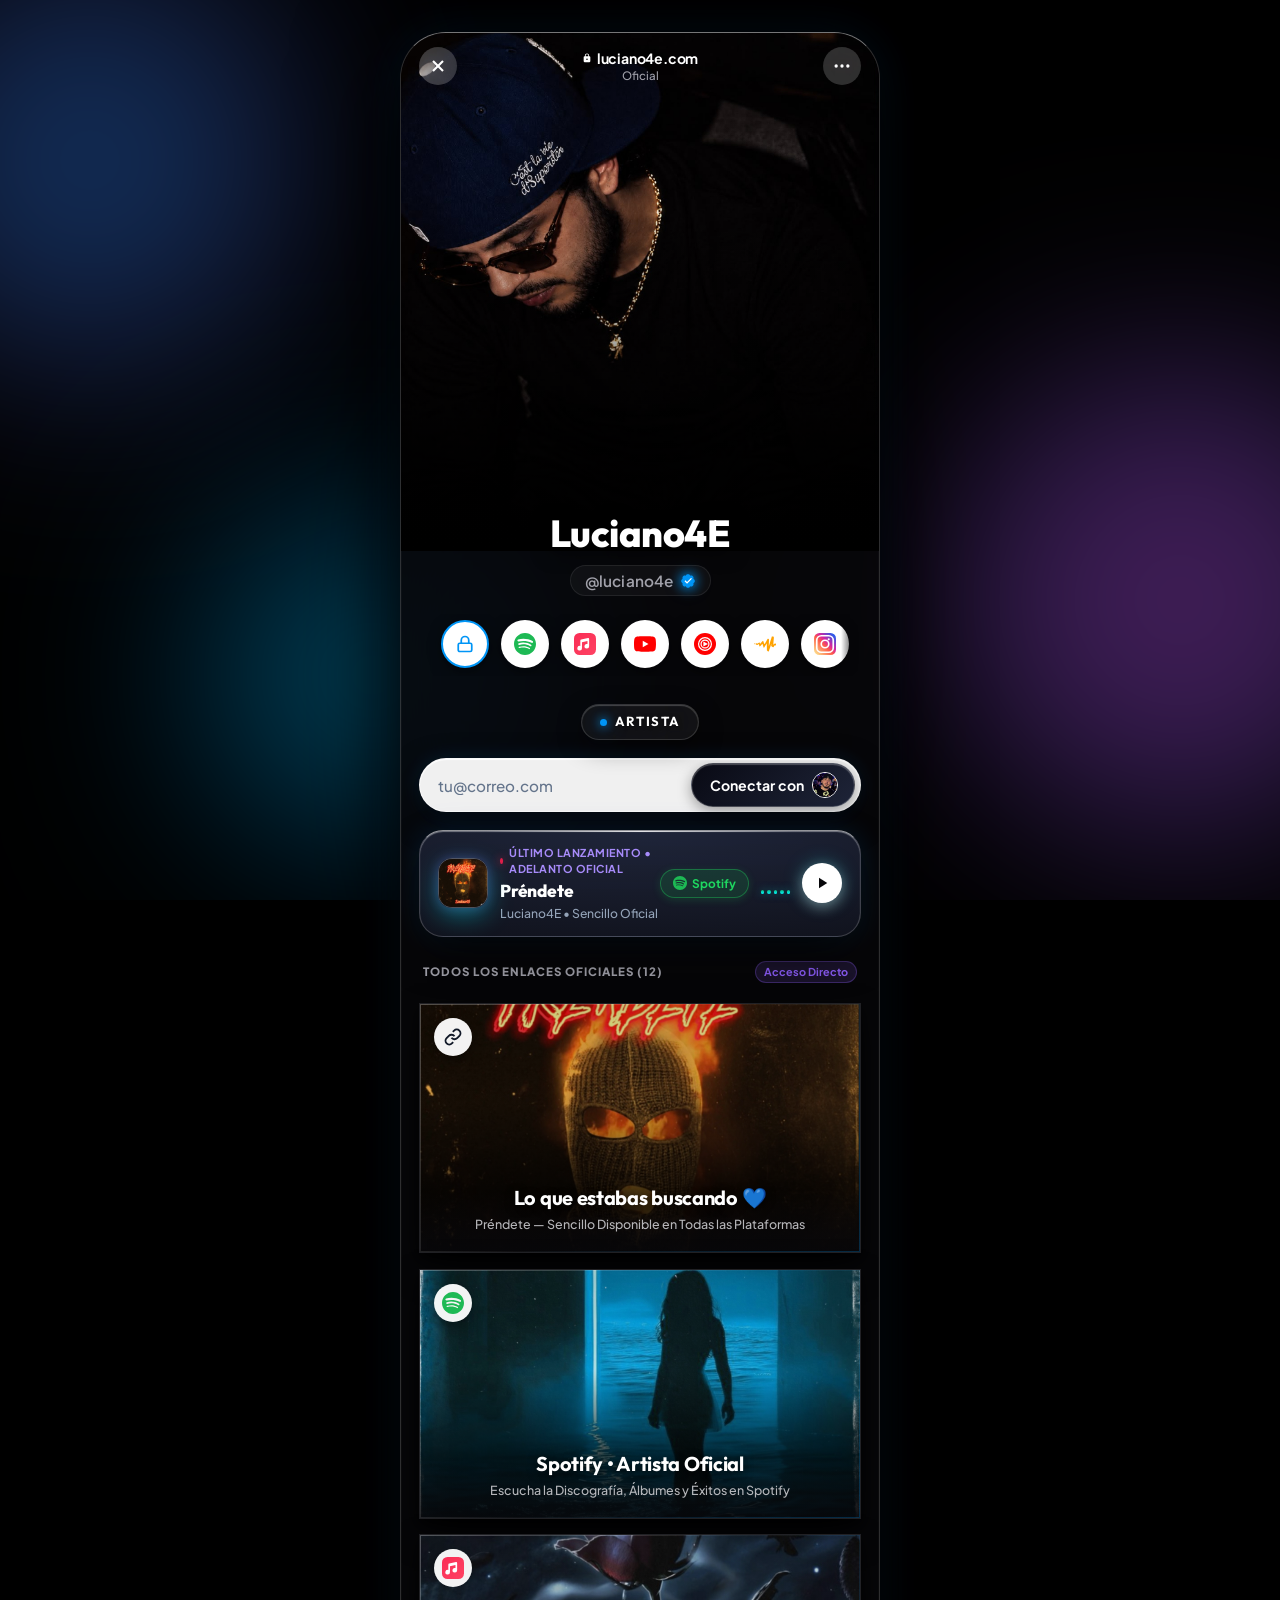
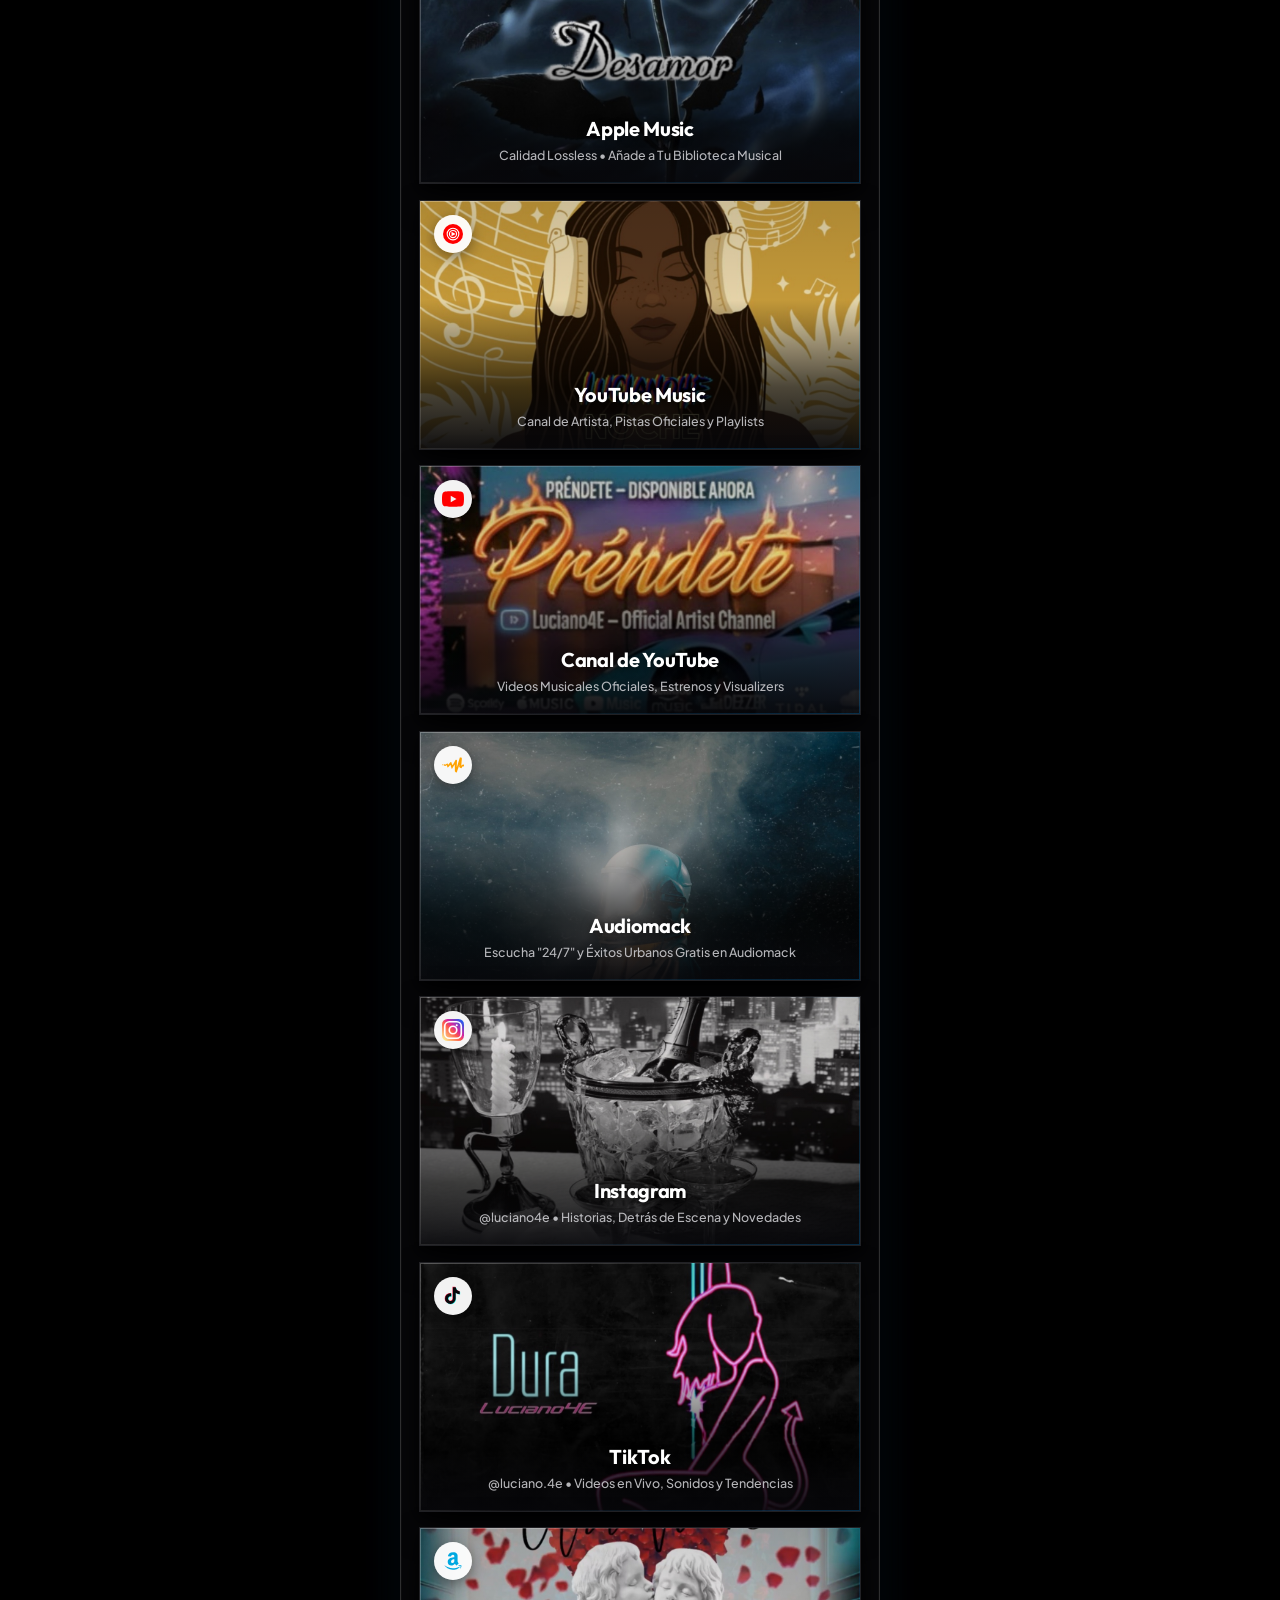
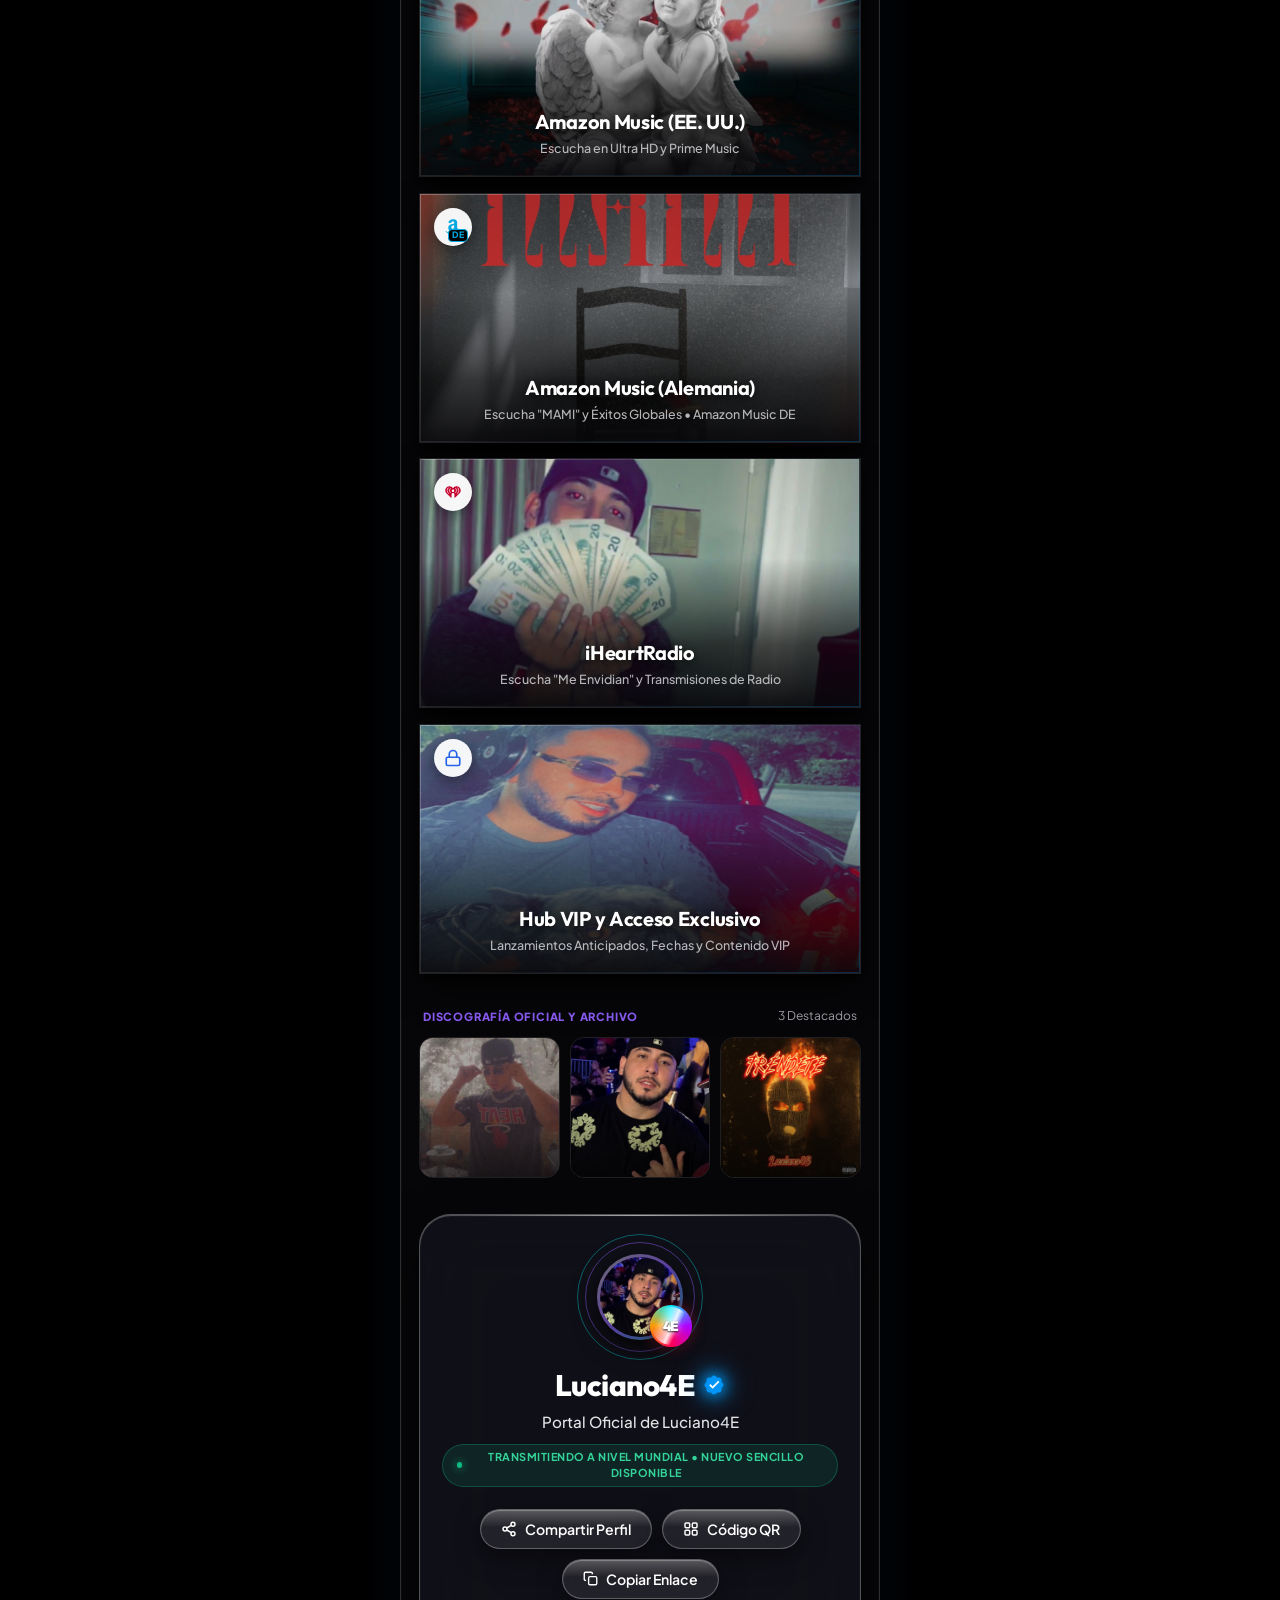
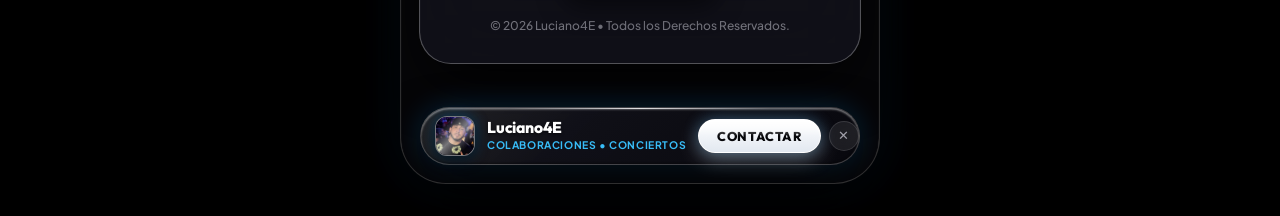
==== commit ad170cb9: "feat(ui): upgrade to Apple Vision liquid glass aesthetic and responsive iOS bottom sheets" ====
--- a/links/index.html
+++ b/links/index.html
@@ -90,9 +90,16 @@
   <link rel="preconnect" href="https://fonts.gstatic.com" crossorigin>
   <link href="https://fonts.googleapis.com/css2?family=Outfit:wght@300;400;500;600;700;800;900&family=Plus+Jakarta+Sans:wght@400;500;600;700;800&display=swap" rel="stylesheet">
 
-  <link rel="stylesheet" href="style.css?v=2">
+  <link rel="stylesheet" href="style.css?v=11">
 </head>
 <body>
+
+  <!-- Ambient Apple Vision Cosmic Glow Mesh (Gives real depth and refraction to all glass elements) -->
+  <div class="ambient-glow-mesh" aria-hidden="true">
+    <div class="glow-orb orb-1"></div>
+    <div class="glow-orb orb-2"></div>
+    <div class="glow-orb orb-3"></div>
+  </div>
 
   <!-- Main Mobile-Framed Page Container -->
   <main class="page-container" id="app-container">
@@ -886,27 +893,52 @@
         </button>
       </div>
 
-      <!-- Real Direct Social Sharing Destinations -->
+      <!-- Real Direct Social Sharing Destinations (iOS Glass Share Grid) -->
       <div class="social-share-grid">
         <a href="#" id="shareWhatsApp" class="social-share-pill whatsapp-pill" target="_blank" rel="noopener noreferrer">
-          <span class="social-share-icon">💬</span>
-          <span class="social-share-label">WhatsApp</span>
+          <div class="social-share-icon-wrap whatsapp-icon-wrap">
+            <svg viewBox="0 0 24 24" width="20" height="20" fill="currentColor"><path d="M17.472 14.382c-.297-.149-1.758-.867-2.03-.967-.273-.099-.471-.148-.67.15-.197.297-.767.966-.94 1.164-.173.199-.347.223-.644.075-.297-.15-1.255-.463-2.39-1.475-.883-.788-1.48-1.761-1.653-2.059-.173-.297-.018-.458.13-.606.134-.133.298-.347.446-.52.149-.174.198-.298.298-.497.099-.198.05-.371-.025-.52-.075-.149-.669-1.612-.916-2.207-.242-.579-.487-.5-.669-.51-.173-.008-.371-.01-.57-.01-.198 0-.52.074-.792.372-.272.297-1.04 1.016-1.04 2.479 0 1.462 1.065 2.875 1.213 3.074.149.198 2.096 3.2 5.077 4.487.709.306 1.262.489 1.694.625.712.227 1.36.195 1.871.118.571-.085 1.758-.719 2.006-1.413.248-.694.248-1.289.173-1.413-.074-.124-.272-.198-.57-.347m-5.421 7.403h-.004a9.87 9.87 0 01-5.031-1.378l-.361-.214-3.741.982.998-3.648-.235-.374a9.86 9.86 0 01-1.51-5.26c.001-5.45 4.436-9.884 9.888-9.884 2.64 0 5.122 1.03 6.988 2.898a9.825 9.825 0 012.893 6.994c-.003 5.45-4.437 9.884-9.885 9.884m8.413-18.297A11.815 11.815 0 0012.05 0C5.495 0 .16 5.335.157 11.892c0 2.096.547 4.142 1.588 5.945L.057 24l6.305-1.654a11.882 11.882 0 005.683 1.448h.005c6.554 0 11.89-5.335 11.893-11.893a11.821 11.821 0 00-3.48-8.413z"/></svg>
+          </div>
+          <div class="social-share-meta">
+            <span class="social-share-label">WhatsApp</span>
+            <span class="social-share-sub">Chat & Estados</span>
+          </div>
         </a>
         <a href="#" id="shareInstagram" class="social-share-pill instagram-pill">
-          <span class="social-share-icon">📸</span>
-          <span class="social-share-label">Historias de Instagram</span>
+          <div class="social-share-icon-wrap instagram-icon-wrap">
+            <svg viewBox="0 0 24 24" width="20" height="20" fill="currentColor"><path d="M12 2.163c3.204 0 3.584.012 4.85.07 3.252.148 4.771 1.691 4.919 4.919.058 1.265.069 1.645.069 4.849 0 3.205-.012 3.584-.069 4.849-.149 3.225-1.664 4.771-4.919 4.919-1.266.058-1.644.07-4.85.07-3.204 0-3.584-.012-4.849-.07-3.26-.149-4.771-1.699-4.919-4.92-.058-1.265-.07-1.644-.07-4.849 0-3.204.013-3.583.07-4.849.149-3.227 1.664-4.771 4.919-4.919 1.266-.057 1.645-.069 4.849-.069zm0-2.163c-3.259 0-3.667.014-4.947.072-4.358.2-6.78 2.618-6.98 6.98-.059 1.281-.073 1.689-.073 4.948 0 3.259.014 3.668.072 4.948.2 4.358 2.618 6.78 6.98 6.98 1.281.058 1.689.072 4.948.072 3.259 0 3.668-.014 4.948-.072 4.354-.2 6.782-2.618 6.979-6.98.059-1.28.073-1.689.073-4.948 0-3.259-.014-3.667-.072-4.947-.196-4.354-2.617-6.78-6.979-6.98-1.281-.059-1.69-.073-4.949-.073zm0 5.838c-3.403 0-6.162 2.759-6.162 6.162s2.759 6.163 6.162 6.163 6.162-2.759 6.162-6.163c0-3.403-2.759-6.162-6.162-6.162zm0 10.162c-2.209 0-4-1.79-4-4 0-2.209 1.791-4 4-4s4 1.791 4 4c0 2.21-1.791 4-4 4zm6.406-11.845c-.796 0-1.441.645-1.441 1.44s.645 1.44 1.441 1.44c.795 0 1.439-.645 1.439-1.44s-.644-1.44-1.439-1.44z"/></svg>
+          </div>
+          <div class="social-share-meta">
+            <span class="social-share-label">Instagram</span>
+            <span class="social-share-sub">Historias & DM</span>
+          </div>
         </a>
         <a href="#" id="shareTwitter" class="social-share-pill twitter-pill" target="_blank" rel="noopener noreferrer">
-          <span class="social-share-icon">𝕏</span>
-          <span class="social-share-label">X / Twitter</span>
+          <div class="social-share-icon-wrap twitter-icon-wrap">
+            <svg viewBox="0 0 24 24" width="18" height="18" fill="currentColor"><path d="M18.244 2.25h3.308l-7.227 8.26 8.502 11.24H16.17l-5.214-6.817L4.99 21.75H1.68l7.73-8.835L1.254 2.25H8.08l4.713 6.231zm-1.161 17.52h1.833L7.084 4.126H5.117z"/></svg>
+          </div>
+          <div class="social-share-meta">
+            <span class="social-share-label">X (Twitter)</span>
+            <span class="social-share-sub">Compartir Post</span>
+          </div>
         </a>
         <a href="#" id="shareTelegram" class="social-share-pill telegram-pill" target="_blank" rel="noopener noreferrer">
-          <span class="social-share-icon">✈️</span>
-          <span class="social-share-label">Telegram</span>
+          <div class="social-share-icon-wrap telegram-icon-wrap">
+            <svg viewBox="0 0 24 24" width="20" height="20" fill="currentColor"><path d="M12 2C6.48 2 2 6.48 2 12s4.48 10 10 10 10-4.48 10-10S17.52 2 12 2zm4.64 6.8c-.15 1.58-.8 5.42-1.13 7.19-.14.75-.42 1-.68 1.03-.58.05-1.02-.38-1.58-.75-.88-.58-1.38-.94-2.23-1.5-.99-.65-.35-1.01.22-1.59.15-.15 2.71-2.48 2.76-2.69a.2.2 0 00-.05-.18c-.06-.05-.14-.03-.21-.02-.09.02-1.49.95-4.22 2.79-.4.27-.76.41-1.08.4-.36-.01-1.04-.2-1.55-.37-.63-.2-1.12-.31-1.08-.66.02-.18.27-.36.74-.55 2.92-1.27 4.86-2.11 5.83-2.51 2.78-1.16 3.35-1.36 3.73-1.36.08 0 .27.02.39.12.1.08.13.19.14.27-.01.06.01.24 0 .38z"/></svg>
+          </div>
+          <div class="social-share-meta">
+            <span class="social-share-label">Telegram</span>
+            <span class="social-share-sub">Canal & Chat</span>
+          </div>
         </a>
         <a href="#" id="shareSMS" class="social-share-pill sms-pill">
-          <span class="social-share-icon">📱</span>
-          <span class="social-share-label">Mensajes</span>
+          <div class="social-share-icon-wrap sms-icon-wrap">
+            <svg viewBox="0 0 24 24" width="18" height="18" fill="currentColor"><path d="M20 2H4c-1.1 0-2 .9-2 2v18l4-4h14c1.1 0 2-.9 2-2V4c0-1.1-.9-2-2-2zm0 14H5.17L4 17.17V4h16v12z"/></svg>
+          </div>
+          <div class="social-share-meta">
+            <span class="social-share-label">Mensajes</span>
+            <span class="social-share-sub">iMessage & SMS</span>
+          </div>
         </a>
       </div>
     </div>
@@ -921,6 +953,6 @@
   <!-- Script Modules -->
   <script src="assets/js/qrcode.min.js"></script>
   <script src="audio-preview.js"></script>
-  <script src="app.js?v=9"></script>
+  <script src="app.js?v=11"></script>
 </body>
 </html>
--- a/links/style.css
+++ b/links/style.css
@@ -67,7 +67,67 @@
   -webkit-touch-callout: none;
 }
 
-/* Mobile-Centric Container (100% Full-Screen on Mobile, Sleek Luxury Frame on Desktop) */
+/* Ambient Cosmic Glow Mesh (Behind all content, produces authentic Apple Vision Liquid Glass refractions) */
+.ambient-glow-mesh {
+  position: fixed;
+  inset: 0;
+  pointer-events: none;
+  z-index: 0;
+  overflow: hidden;
+}
+
+.glow-orb {
+  position: absolute;
+  border-radius: 50%;
+  filter: blur(100px);
+  opacity: 0.35;
+  mix-blend-mode: screen;
+  will-change: transform;
+}
+
+.glow-orb.orb-1 {
+  width: 420px;
+  height: 420px;
+  background: radial-gradient(circle, #0095f6 0%, #6366f1 70%, transparent 100%);
+  top: -50px;
+  left: -120px;
+  animation: floatOrb1 18s ease-in-out infinite alternate;
+}
+
+.glow-orb.orb-2 {
+  width: 480px;
+  height: 480px;
+  background: radial-gradient(circle, #d946ef 0%, #8b5cf6 65%, transparent 100%);
+  top: 40%;
+  right: -140px;
+  animation: floatOrb2 22s ease-in-out infinite alternate;
+}
+
+.glow-orb.orb-3 {
+  width: 360px;
+  height: 360px;
+  background: radial-gradient(circle, #00f5ff 0%, #0077e6 70%, transparent 100%);
+  bottom: 5%;
+  left: 15%;
+  animation: floatOrb3 16s ease-in-out infinite alternate;
+}
+
+@keyframes floatOrb1 {
+  0% { transform: translate(0, 0) scale(1); }
+  100% { transform: translate(60px, 80px) scale(1.15); }
+}
+
+@keyframes floatOrb2 {
+  0% { transform: translate(0, 0) scale(1); }
+  100% { transform: translate(-80px, -60px) scale(1.2); }
+}
+
+@keyframes floatOrb3 {
+  0% { transform: translate(0, 0) scale(1); }
+  100% { transform: translate(50px, -50px) scale(0.9); }
+}
+
+/* Mobile-Centric App Container (100% Edge-to-Edge on Mobile, Sleek Luxury Apple Frame on Desktop) */
 .page-container {
   width: 100%;
   max-width: 100%;
@@ -78,18 +138,26 @@
   padding: 0 0 calc(95px + env(safe-area-inset-bottom, 20px));
   padding-left: env(safe-area-inset-left, 0px);
   padding-right: env(safe-area-inset-right, 0px);
-  background-color: var(--bg-black);
+  background: transparent;
   display: flex;
   flex-direction: column;
 }
 
-@media (min-width: 540px) {
+@media (min-width: 769px) {
   .page-container {
     max-width: 480px;
-    margin: 28px auto;
-    border-radius: 42px;
-    border: 1px solid rgba(255, 255, 255, 0.12);
-    box-shadow: 0 0 80px rgba(0, 0, 0, 0.95), 0 25px 50px -12px rgba(0, 0, 0, 0.85);
+    margin: 32px auto;
+    border-radius: 46px;
+    border: 1px solid rgba(255, 255, 255, 0.16);
+    border-top: 1.5px solid rgba(255, 255, 255, 0.45);
+    background-color: rgba(7, 7, 10, 0.88);
+    backdrop-filter: blur(50px) saturate(210%);
+    -webkit-backdrop-filter: blur(50px) saturate(210%);
+    box-shadow: 
+      0 0 100px rgba(0, 0, 0, 0.95), 
+      0 35px 70px -15px rgba(0, 0, 0, 0.9),
+      0 0 50px rgba(0, 149, 246, 0.15),
+      inset 0 1px 1px rgba(255, 255, 255, 0.3);
     overflow: hidden;
   }
 }
@@ -605,7 +673,7 @@
 }
 
 /* ==========================================================================
-   Email / Fan Connect Bar (Matches Reference Screenshot)
+   Email / Fan Connect Bar (Apple Liquid Glass Capsule)
    ========================================================================== */
 .connect-section {
   padding: 12px 18px 8px;
@@ -616,16 +684,20 @@
   display: flex;
   align-items: center;
   justify-content: space-between;
-  background: #ffffff;
+  background: rgba(255, 255, 255, 0.94);
+  backdrop-filter: blur(25px);
+  -webkit-backdrop-filter: blur(25px);
+  border: 1px solid rgba(255, 255, 255, 0.6);
   border-radius: var(--radius-pill);
-  padding: 4px 4px 4px 18px;
-  box-shadow: 0 4px 20px rgba(0, 0, 0, 0.6);
+  padding: 4px 5px 4px 18px;
+  box-shadow: 0 10px 30px rgba(0, 0, 0, 0.6), inset 0 1px 1px #ffffff, 0 0 20px rgba(0, 149, 246, 0.15);
   position: relative;
   transition: var(--transition-smooth);
 }
 
 .connect-bar:focus-within {
-  box-shadow: 0 0 0 3px rgba(139, 92, 246, 0.45), 0 8px 24px rgba(0, 0, 0, 0.7);
+  box-shadow: 0 0 0 3px rgba(0, 149, 246, 0.45), 0 12px 35px rgba(0, 0, 0, 0.7);
+  background: #ffffff;
 }
 
 .connect-input {
@@ -634,35 +706,43 @@
   background: transparent;
   font-family: var(--font-body);
   font-size: 0.95rem;
-  color: #18181b;
+  color: #090a10;
+  font-weight: 500;
   outline: none;
   min-width: 0;
 }
 
 .connect-input::placeholder {
-  color: #71717a;
+  color: #64748b;
 }
 
 .connect-btn {
   display: inline-flex;
   align-items: center;
   gap: 8px;
-  background: #64748b;
+  background: linear-gradient(135deg, #090a14 0%, #1e2438 100%);
   color: #ffffff;
-  border: none;
-  padding: 7px 14px 7px 18px;
+  border: 1px solid rgba(255, 255, 255, 0.25);
+  padding: 8px 16px 8px 18px;
   border-radius: var(--radius-pill);
   font-family: var(--font-body);
   font-size: 0.88rem;
-  font-weight: 600;
+  font-weight: 700;
   cursor: pointer;
-  transition: var(--transition-smooth);
+  transition: all 0.25s cubic-bezier(0.16, 1, 0.3, 1);
+  box-shadow: 0 4px 14px rgba(0, 0, 0, 0.35), inset 0 1px 1px rgba(255, 255, 255, 0.25);
   flex-shrink: 0;
 }
 
 .connect-btn:hover {
-  background: #475569;
-  transform: scale(1.02);
+  background: linear-gradient(135deg, #0071e3 0%, #0095f6 50%, #6366f1 100%);
+  border-color: rgba(255, 255, 255, 0.5);
+  transform: translateY(-1px) scale(1.03);
+  box-shadow: 0 6px 20px rgba(0, 149, 246, 0.5), inset 0 1px 1px rgba(255, 255, 255, 0.5);
+}
+
+.connect-btn:active {
+  transform: scale(0.96);
 }
 
 .connect-btn-avatar {
@@ -689,7 +769,7 @@
 }
 
 /* ==========================================================================
-   Real Song Audio Player Preview Card ("Préndete")
+   Real Song Audio Player Preview Card ("Préndete") - Apple Music Style
    ========================================================================== */
 .player-section {
   padding: 10px 18px;
@@ -697,22 +777,43 @@
 }
 
 .mini-player-card {
-  background: linear-gradient(135deg, rgba(28, 25, 45, 0.85), rgba(15, 15, 22, 0.85));
-  border: 1px solid rgba(139, 92, 246, 0.25);
-  border-radius: var(--radius-lg);
-  padding: 14px 16px;
+  background: radial-gradient(135% 120% at 50% 0%, rgba(35, 42, 65, 0.88) 0%, rgba(16, 18, 28, 0.95) 100%);
+  border: 1px solid rgba(255, 255, 255, 0.18);
+  border-top: 1.5px solid rgba(255, 255, 255, 0.55);
+  border-radius: 24px;
+  padding: 14px 18px;
   display: flex;
   align-items: center;
   justify-content: space-between;
-  backdrop-filter: blur(20px);
-  -webkit-backdrop-filter: blur(20px);
-  box-shadow: 0 10px 25px -5px rgba(0, 0, 0, 0.6), inset 0 1px 1px rgba(255, 255, 255, 0.1);
-  transition: var(--transition-smooth);
+  backdrop-filter: blur(40px) saturate(220%);
+  -webkit-backdrop-filter: blur(40px) saturate(220%);
+  box-shadow: 
+    0 20px 45px -10px rgba(0, 0, 0, 0.85),
+    inset 0 1px 1px rgba(255, 255, 255, 0.4),
+    0 0 30px rgba(0, 149, 246, 0.15);
+  transition: all 0.3s cubic-bezier(0.16, 1, 0.3, 1);
+  position: relative;
+  overflow: hidden;
+}
+
+.mini-player-card::before {
+  content: '';
+  position: absolute;
+  top: 0;
+  left: 15%;
+  right: 15%;
+  height: 1px;
+  background: linear-gradient(90deg, transparent 0%, rgba(255, 255, 255, 0.8) 50%, transparent 100%);
+  pointer-events: none;
 }
 
 .mini-player-card:hover {
-  border-color: rgba(139, 92, 246, 0.5);
-  box-shadow: 0 12px 30px -5px rgba(139, 92, 246, 0.25);
+  border-color: rgba(255, 255, 255, 0.35);
+  box-shadow: 
+    0 24px 50px -10px rgba(0, 0, 0, 0.9),
+    inset 0 1px 1px rgba(255, 255, 255, 0.55),
+    0 0 40px rgba(0, 149, 246, 0.25);
+  transform: translateY(-2px);
 }
 
 .player-left {
@@ -724,12 +825,14 @@
 
 .track-artwork {
   position: relative;
-  width: 48px;
-  height: 48px;
-  border-radius: 12px;
+  width: 50px;
+  height: 50px;
+  border-radius: 14px;
   overflow: hidden;
   flex-shrink: 0;
   cursor: pointer;
+  box-shadow: 0 8px 24px rgba(0, 245, 255, 0.35), 0 0 12px rgba(139, 92, 246, 0.3);
+  border: 1px solid rgba(255, 255, 255, 0.25);
 }
 
 .track-thumb {
@@ -777,7 +880,7 @@
   gap: 6px;
   font-size: 0.68rem;
   font-weight: 700;
-  color: var(--accent-violet);
+  color: #a78bfa;
   letter-spacing: 0.5px;
 }
 
@@ -786,7 +889,7 @@
   height: 6px;
   border-radius: 50%;
   background-color: var(--accent-crimson);
-  box-shadow: 0 0 6px var(--accent-crimson);
+  box-shadow: 0 0 8px var(--accent-crimson);
   animation: pulseDot 1.5s infinite;
 }
 
@@ -798,8 +901,8 @@
 
 .track-title {
   font-family: var(--font-heading);
-  font-size: 1.05rem;
-  font-weight: 700;
+  font-size: 1.08rem;
+  font-weight: 800;
   color: #fff;
   white-space: nowrap;
   overflow: hidden;
@@ -808,8 +911,9 @@
 }
 
 .track-artist {
-  font-size: 0.75rem;
-  color: var(--text-grey);
+  font-size: 0.76rem;
+  color: #94a3b8;
+  font-weight: 500;
   white-space: nowrap;
   overflow: hidden;
   text-overflow: ellipsis;
@@ -818,7 +922,7 @@
 .player-controls {
   display: flex;
   align-items: center;
-  gap: 14px;
+  gap: 12px;
 }
 
 .eq-visualizer {
@@ -830,7 +934,8 @@
 
 .eq-bar {
   width: 3.5px;
-  background: linear-gradient(to top, var(--accent-violet), var(--accent-cyan));
+  background: linear-gradient(to top, #00f5ff, #10b981);
+  box-shadow: 0 0 8px rgba(0, 245, 255, 0.5);
   border-radius: 2px;
   height: 4px;
   transition: height 0.2s ease;
@@ -848,8 +953,8 @@
 }
 
 .player-action-btn {
-  width: 38px;
-  height: 38px;
+  width: 40px;
+  height: 40px;
   border-radius: 50%;
   background: #ffffff;
   color: #07070a;
@@ -859,12 +964,17 @@
   justify-content: center;
   cursor: pointer;
   transition: var(--transition-spring);
-  box-shadow: 0 4px 12px rgba(255, 255, 255, 0.2);
+  box-shadow: 0 4px 14px rgba(255, 255, 255, 0.35), 0 0 20px rgba(0, 245, 255, 0.25);
+  flex-shrink: 0;
 }
 
 .player-action-btn:hover {
-  transform: scale(1.1);
-  box-shadow: 0 0 16px rgba(255, 255, 255, 0.4);
+  transform: scale(1.08);
+  box-shadow: 0 6px 20px rgba(255, 255, 255, 0.6), 0 0 25px rgba(0, 245, 255, 0.5);
+}
+
+.player-action-btn:active {
+  transform: scale(0.92);
 }
 
 .player-action-btn svg {
@@ -876,21 +986,23 @@
   display: inline-flex;
   align-items: center;
   gap: 5px;
-  background: rgba(29, 185, 84, 0.14);
-  border: 1px solid rgba(29, 185, 84, 0.35);
+  background: rgba(29, 185, 84, 0.16);
+  border: 1px solid rgba(29, 185, 84, 0.45);
   color: #1ed760;
-  font-size: 0.72rem;
+  font-size: 0.74rem;
   font-weight: 700;
-  padding: 4px 10px;
+  padding: 5px 12px;
   border-radius: var(--radius-pill);
   text-decoration: none;
   transition: var(--transition-smooth);
   flex-shrink: 0;
+  box-shadow: 0 2px 8px rgba(29, 185, 84, 0.2);
 }
 
 .player-spotify-pill:hover {
   background: #1ed760;
   color: #000000;
+  box-shadow: 0 4px 16px rgba(29, 185, 84, 0.5);
   transform: scale(1.05);
 }
 
@@ -1742,29 +1854,48 @@
 .lightbox-backdrop {
   position: absolute;
   inset: 0;
-  background: rgba(3, 3, 6, 0.82);
-  backdrop-filter: blur(25px);
-  -webkit-backdrop-filter: blur(25px);
+  background: radial-gradient(circle at center, rgba(12, 14, 25, 0.75) 0%, rgba(3, 4, 8, 0.92) 100%);
+  backdrop-filter: blur(35px) saturate(180%);
+  -webkit-backdrop-filter: blur(35px) saturate(180%);
   animation: fadeIn 0.3s ease;
 }
 
 .apple-glass-sheet {
   position: relative;
   width: 100%;
-  max-width: 410px;
-  background: rgba(18, 18, 28, 0.88);
-  backdrop-filter: blur(40px) saturate(220%);
-  -webkit-backdrop-filter: blur(40px) saturate(220%);
-  border: 1px solid var(--border-glass-specular);
-  border-radius: var(--radius-xl);
-  padding: 22px 24px 26px;
-  box-shadow: 0 35px 80px rgba(0, 0, 0, 0.95), inset 0 1px 1px rgba(255, 255, 255, 0.3);
+  max-width: 460px;
+  background: radial-gradient(135% 120% at 50% -10%, rgba(55, 65, 95, 0.88) 0%, rgba(20, 24, 38, 0.94) 50%, rgba(10, 12, 22, 0.98) 100%);
+  backdrop-filter: blur(55px) saturate(240%) brightness(1.15);
+  -webkit-backdrop-filter: blur(55px) saturate(240%) brightness(1.15);
+  border: 1px solid rgba(255, 255, 255, 0.22);
+  border-top: 1.5px solid rgba(255, 255, 255, 0.75);
+  border-radius: 36px;
+  padding: 22px 24px 28px;
+  box-shadow: 
+    0 40px 100px -15px rgba(0, 0, 0, 0.95),
+    0 0 0 1px rgba(255, 255, 255, 0.1),
+    inset 0 1.5px 1px 0 rgba(255, 255, 255, 0.75),
+    inset 0 -1.5px 2px 0 rgba(0, 0, 0, 0.6),
+    0 0 60px rgba(0, 149, 246, 0.18);
   z-index: 10;
-  animation: sheetPop 0.4s cubic-bezier(0.34, 1.56, 0.64, 1);
+  overflow: hidden;
+  animation: sheetPop 0.4s cubic-bezier(0.34, 1.45, 0.64, 1);
+}
+
+.apple-glass-sheet::before {
+  content: '';
+  position: absolute;
+  top: 0;
+  left: 10%;
+  right: 10%;
+  height: 1.5px;
+  background: linear-gradient(90deg, transparent 0%, rgba(255, 255, 255, 0.9) 50%, transparent 100%);
+  pointer-events: none;
+  z-index: 2;
 }
 
 @keyframes sheetPop {
-  0% { transform: scale(0.9) translateY(20px); opacity: 0; }
+  0% { transform: scale(0.92) translateY(24px); opacity: 0; }
   100% { transform: scale(1) translateY(0); opacity: 1; }
 }
 
@@ -1774,11 +1905,19 @@
 }
 
 .sheet-drag-handle {
-  width: 36px;
-  height: 4px;
+  width: 48px;
+  height: 5px;
   border-radius: var(--radius-pill);
-  background: rgba(255, 255, 255, 0.25);
+  background: rgba(255, 255, 255, 0.5);
   margin: 0 auto 16px;
+  box-shadow: 0 1px 3px rgba(0, 0, 0, 0.5);
+  cursor: grab;
+  transition: transform 0.2s ease, background 0.2s ease;
+}
+
+.sheet-drag-handle:active {
+  transform: scale(0.95);
+  background: rgba(255, 255, 255, 0.8);
 }
 
 .sheet-header {
@@ -1959,29 +2098,28 @@
   transform: translateY(-2px) scale(1.03);
 }
 
-/* Share Modal Details */
+/* Share Modal Details: Apple iOS 18 AirDrop / Share Sheet */
 .share-artist-card {
   display: flex;
   align-items: center;
-  gap: 12px;
-  background: rgba(255, 255, 255, 0.06);
-  border: 1px solid var(--border-glass);
-  padding: 12px 14px;
-  border-radius: var(--radius-md);
-  margin-bottom: 16px;
+  gap: 14px;
+  background: linear-gradient(135deg, rgba(255, 255, 255, 0.14) 0%, rgba(255, 255, 255, 0.04) 100%);
+  border: 1px solid rgba(255, 255, 255, 0.22);
+  border-top: 1.5px solid rgba(255, 255, 255, 0.5);
+  padding: 14px 18px;
+  border-radius: 24px;
+  margin-bottom: 18px;
+  box-shadow: 0 10px 25px rgba(0, 0, 0, 0.35), inset 0 1px 1px rgba(255, 255, 255, 0.35);
 }
 
 .share-avatar-img {
-  width: 44px;
-  height: 44px;
+  width: 52px;
+  height: 52px;
   border-radius: 50%;
   object-fit: cover;
-  border: 1.5px solid var(--accent-cyan);
-}
-
-.share-artist-info {
-  display: flex;
-  flex-direction: column;
+  border: 2.5px solid #00F5FF;
+  box-shadow: 0 0 18px rgba(0, 245, 255, 0.5);
+  flex-shrink: 0;
 }
 
 .share-artist-title {
@@ -1989,88 +2127,196 @@
   align-items: center;
   gap: 6px;
   font-family: var(--font-heading);
-  font-size: 1rem;
-  font-weight: 700;
+  font-size: 1.12rem;
+  font-weight: 800;
   color: #fff;
 }
 
 .share-verified-mark {
-  color: var(--accent-blue);
-  font-size: 0.85rem;
+  display: inline-flex;
+  align-items: center;
+  justify-content: center;
+  width: 18px;
+  height: 18px;
+  background: #0095f6;
+  color: #fff;
+  border-radius: 50%;
+  font-size: 0.72rem;
+  font-weight: 900;
+  box-shadow: 0 0 10px rgba(0, 149, 246, 0.6);
 }
 
 .share-card-handle {
-  font-size: 0.74rem;
-  color: var(--text-grey);
-}
-
+  font-size: 0.78rem;
+  color: #94a3b8;
+  font-weight: 500;
+}
+
+/* Copy Link Row: Apple Safari URL Bar Capsule */
 .copy-link-row {
   display: flex;
   align-items: center;
   gap: 8px;
-  background: rgba(10, 10, 16, 0.7);
-  border: 1px solid var(--border-glass);
-  padding: 4px 4px 4px 14px;
+  background: rgba(0, 0, 0, 0.55);
+  border: 1px solid rgba(255, 255, 255, 0.2);
+  padding: 5px 6px 5px 16px;
   border-radius: var(--radius-pill);
-  margin-bottom: 18px;
+  margin-bottom: 20px;
+  box-shadow: inset 0 2px 4px rgba(0, 0, 0, 0.6), 0 4px 14px rgba(0, 0, 0, 0.3);
+  transition: all 0.25s ease;
+}
+
+.copy-link-row:focus-within {
+  border-color: #0095f6;
+  box-shadow: inset 0 2px 4px rgba(0, 0, 0, 0.6), 0 0 0 3px rgba(0, 149, 246, 0.35);
 }
 
 .copy-input {
   flex: 1;
   background: transparent;
   border: none;
-  color: #fff;
-  font-size: 0.85rem;
-  font-family: var(--font-body);
+  color: #f1f5f9;
+  font-size: 0.84rem;
+  font-weight: 500;
+  font-family: -apple-system, BlinkMacSystemFont, var(--font-body);
+  letter-spacing: -0.2px;
   outline: none;
+  min-width: 0;
+  text-overflow: ellipsis;
+  white-space: nowrap;
+  overflow: hidden;
 }
 
 .apple-copy-btn {
-  background: #ffffff;
-  color: #050508;
-  border: none;
-  padding: 8px 16px;
+  background: linear-gradient(135deg, #0071e3 0%, #0095f6 50%, #6366f1 100%);
+  color: #ffffff;
+  border: 1px solid rgba(255, 255, 255, 0.5);
+  padding: 9px 18px;
   border-radius: var(--radius-pill);
-  font-family: var(--font-body);
+  font-family: var(--font-heading);
   font-size: 0.82rem;
-  font-weight: 700;
+  font-weight: 800;
+  letter-spacing: 0.3px;
   cursor: pointer;
+  flex-shrink: 0;
+  white-space: nowrap;
+  box-shadow: 0 4px 16px rgba(0, 149, 246, 0.5), inset 0 1px 1px rgba(255, 255, 255, 0.7);
   transition: var(--transition-spring);
 }
 
 .apple-copy-btn:hover {
-  transform: scale(1.05);
-}
-
+  transform: translateY(-1px) scale(1.03);
+  box-shadow: 0 6px 22px rgba(0, 149, 246, 0.7), inset 0 1px 1px rgba(255, 255, 255, 0.85);
+}
+
+.apple-copy-btn:active {
+  transform: scale(0.96);
+}
+
+/* Social Share Grid: iOS Native App Tiles */
 .social-share-grid {
   display: grid;
   grid-template-columns: repeat(2, 1fr);
-  gap: 10px;
+  gap: 12px;
 }
 
 .social-share-pill {
   display: flex;
   align-items: center;
-  gap: 10px;
-  padding: 10px 14px;
-  border-radius: var(--radius-md);
-  background: rgba(255, 255, 255, 0.08);
-  border: 1px solid var(--border-glass);
+  gap: 12px;
+  padding: 12px 14px;
+  border-radius: 20px;
+  background: linear-gradient(135deg, rgba(255, 255, 255, 0.1) 0%, rgba(255, 255, 255, 0.03) 100%);
+  border: 1px solid rgba(255, 255, 255, 0.16);
+  border-top: 1px solid rgba(255, 255, 255, 0.35);
   color: #fff;
   text-decoration: none;
-  font-size: 0.84rem;
-  font-weight: 600;
-  transition: var(--transition-spring);
+  transition: all 0.25s cubic-bezier(0.16, 1, 0.3, 1);
+  box-shadow: 0 6px 18px rgba(0, 0, 0, 0.3), inset 0 1px 1px rgba(255, 255, 255, 0.2);
+  min-width: 0;
 }
 
 .social-share-pill:hover {
-  background: rgba(255, 255, 255, 0.18);
+  background: rgba(255, 255, 255, 0.16);
+  border-color: rgba(255, 255, 255, 0.4);
   transform: translateY(-2px);
-  border-color: rgba(255, 255, 255, 0.35);
-}
-
-.social-share-icon {
-  font-size: 1.1rem;
+  box-shadow: 0 10px 25px rgba(0, 0, 0, 0.45), inset 0 1px 1px rgba(255, 255, 255, 0.3);
+}
+
+.social-share-pill:active {
+  transform: scale(0.96);
+}
+
+.social-share-icon-wrap {
+  width: 40px;
+  height: 40px;
+  border-radius: 12px;
+  display: flex;
+  align-items: center;
+  justify-content: center;
+  flex-shrink: 0;
+  transition: transform 0.2s ease;
+}
+
+.whatsapp-icon-wrap {
+  background: linear-gradient(135deg, #25D366 0%, #128C7E 100%);
+  color: #ffffff;
+  box-shadow: 0 4px 14px rgba(37, 211, 102, 0.45);
+}
+
+.instagram-icon-wrap {
+  background: radial-gradient(circle at 30% 107%, #fdf497 0%, #fdf497 5%, #fd5949 45%, #d6249f 60%, #285AEB 90%);
+  color: #ffffff;
+  box-shadow: 0 4px 16px rgba(214, 36, 159, 0.45);
+}
+
+.twitter-icon-wrap {
+  background: linear-gradient(135deg, #27272a 0%, #09090b 100%);
+  color: #ffffff;
+  border: 1px solid rgba(255, 255, 255, 0.3);
+  box-shadow: 0 4px 14px rgba(255, 255, 255, 0.15);
+}
+
+.telegram-icon-wrap {
+  background: linear-gradient(135deg, #2AABEE 0%, #229ED9 100%);
+  color: #ffffff;
+  box-shadow: 0 4px 14px rgba(42, 171, 238, 0.45);
+}
+
+.sms-icon-wrap {
+  background: linear-gradient(135deg, #34C759 0%, #30D158 100%);
+  color: #ffffff;
+  box-shadow: 0 4px 14px rgba(52, 199, 89, 0.45);
+}
+
+.social-share-meta {
+  display: flex;
+  flex-direction: column;
+  min-width: 0;
+  line-height: 1.25;
+}
+
+.social-share-label {
+  font-family: var(--font-heading);
+  font-size: 0.88rem;
+  font-weight: 800;
+  color: #ffffff;
+  white-space: nowrap;
+  overflow: hidden;
+  text-overflow: ellipsis;
+}
+
+.social-share-sub {
+  font-size: 0.7rem;
+  color: #94a3b8;
+  font-weight: 500;
+  white-space: nowrap;
+  overflow: hidden;
+  text-overflow: ellipsis;
+}
+
+.social-share-pill:last-child {
+  grid-column: span 2;
 }
 
 /* Lightbox Modal */
@@ -2516,9 +2762,9 @@
 }
 
 /* --------------------------------------------------------------------------
-   Mobile Screens (Up to 520px) — Edge-to-Edge Native Experience
+   Mobile & Tablet Screens (Up to 768px) — Native iOS App Edge-to-Edge Experience
    -------------------------------------------------------------------------- */
-@media (max-width: 520px) {
+@media (max-width: 768px) {
   html, body {
     width: 100%;
     overflow-x: hidden;
@@ -2790,7 +3036,7 @@
     font-size: 0.75rem;
   }
 
-  /* Modals as Native Bottom Sheets on Mobile */
+  /* Modals as Native Bottom Sheets on Mobile & Tablets (< 768px) */
   .vip-email-modal,
   .qr-modal,
   .share-modal {
@@ -2800,18 +3046,22 @@
 
   .apple-glass-sheet {
     max-width: 100%;
-    border-radius: 28px 28px 0 0;
+    width: 100%;
+    border-radius: 36px 36px 0 0;
     border-bottom: none;
-    padding: 18px 20px calc(24px + env(safe-area-inset-bottom, 16px));
+    border-left: none;
+    border-right: none;
+    padding: 16px 20px calc(28px + env(safe-area-inset-bottom, 20px));
     max-height: 88dvh;
     overflow-y: auto;
-    animation: sheetSlideUp 0.35s cubic-bezier(0.16, 1, 0.3, 1);
+    -webkit-overflow-scrolling: touch;
+    animation: sheetSlideUp 0.38s cubic-bezier(0.2, 0.9, 0.3, 1);
   }
 
   @keyframes sheetSlideUp {
     from {
       transform: translateY(100%);
-      opacity: 0.5;
+      opacity: 0.6;
     }
     to {
       transform: translateY(0);
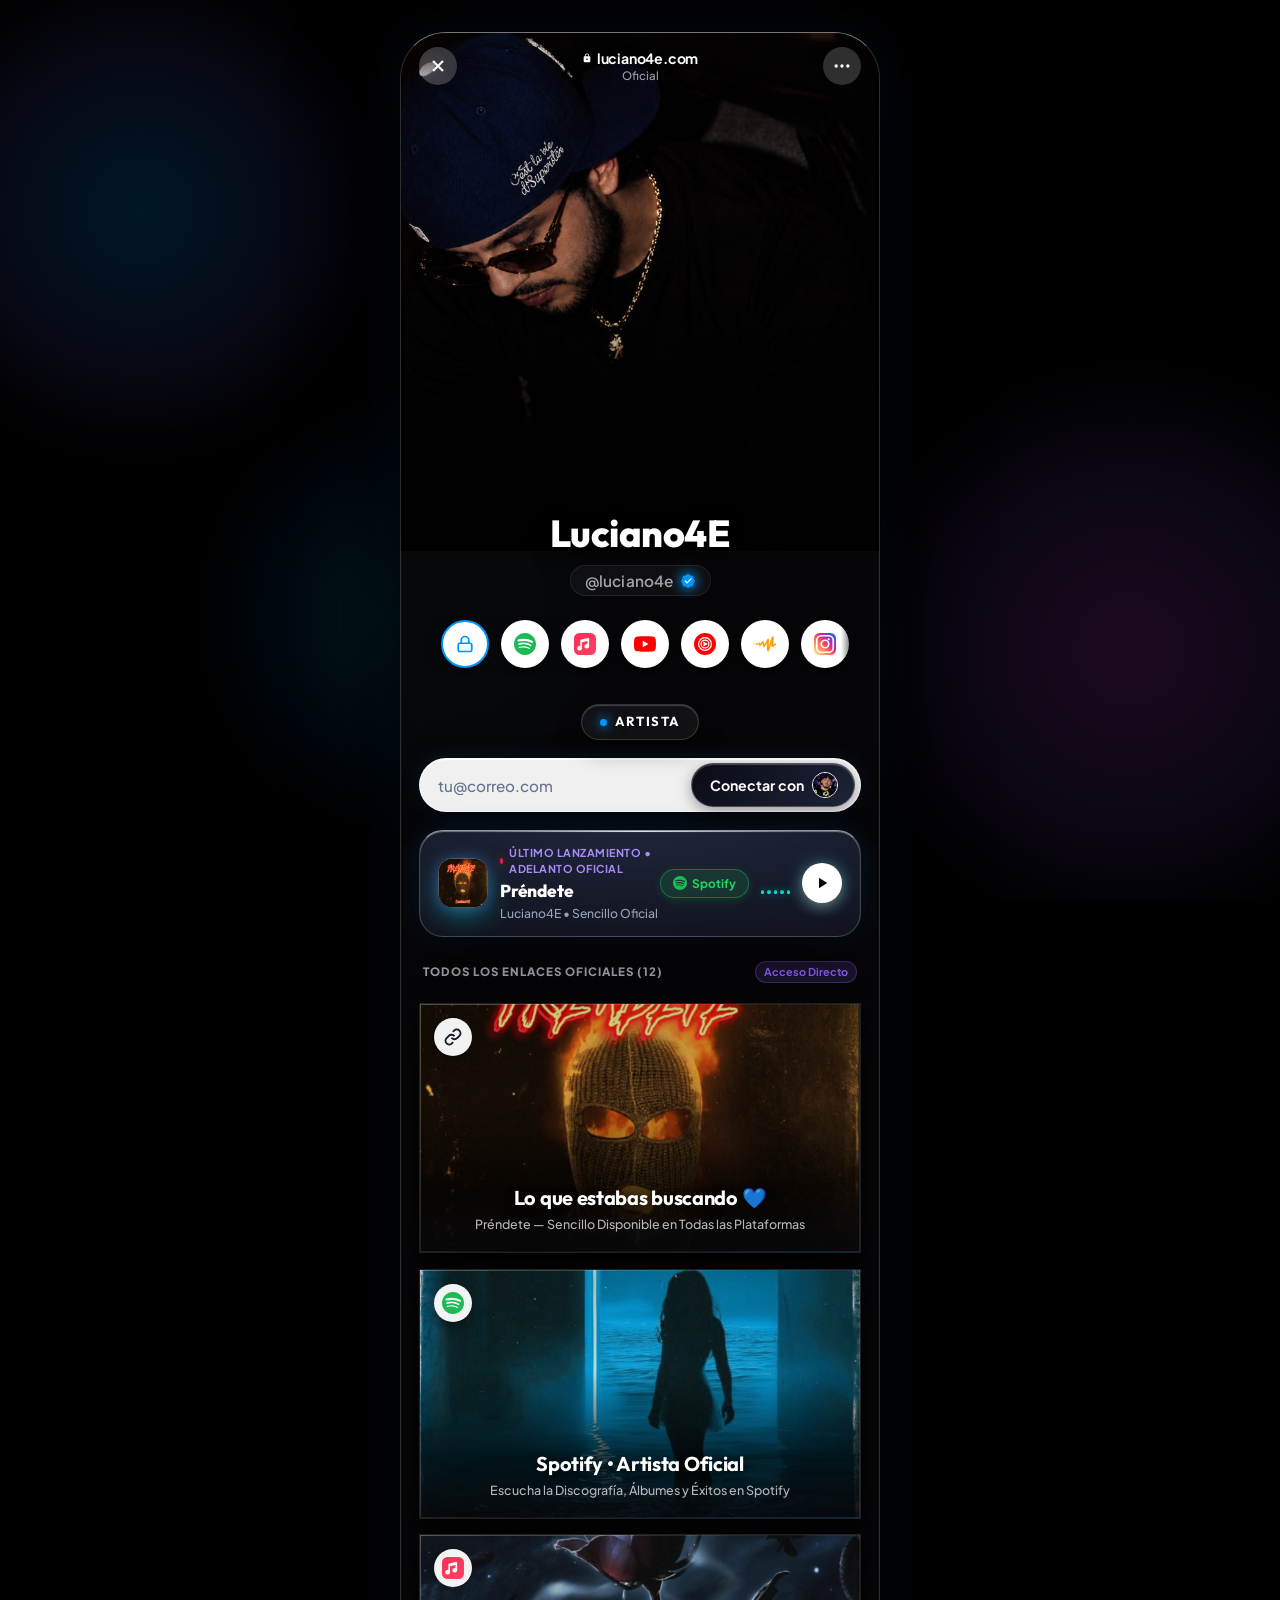
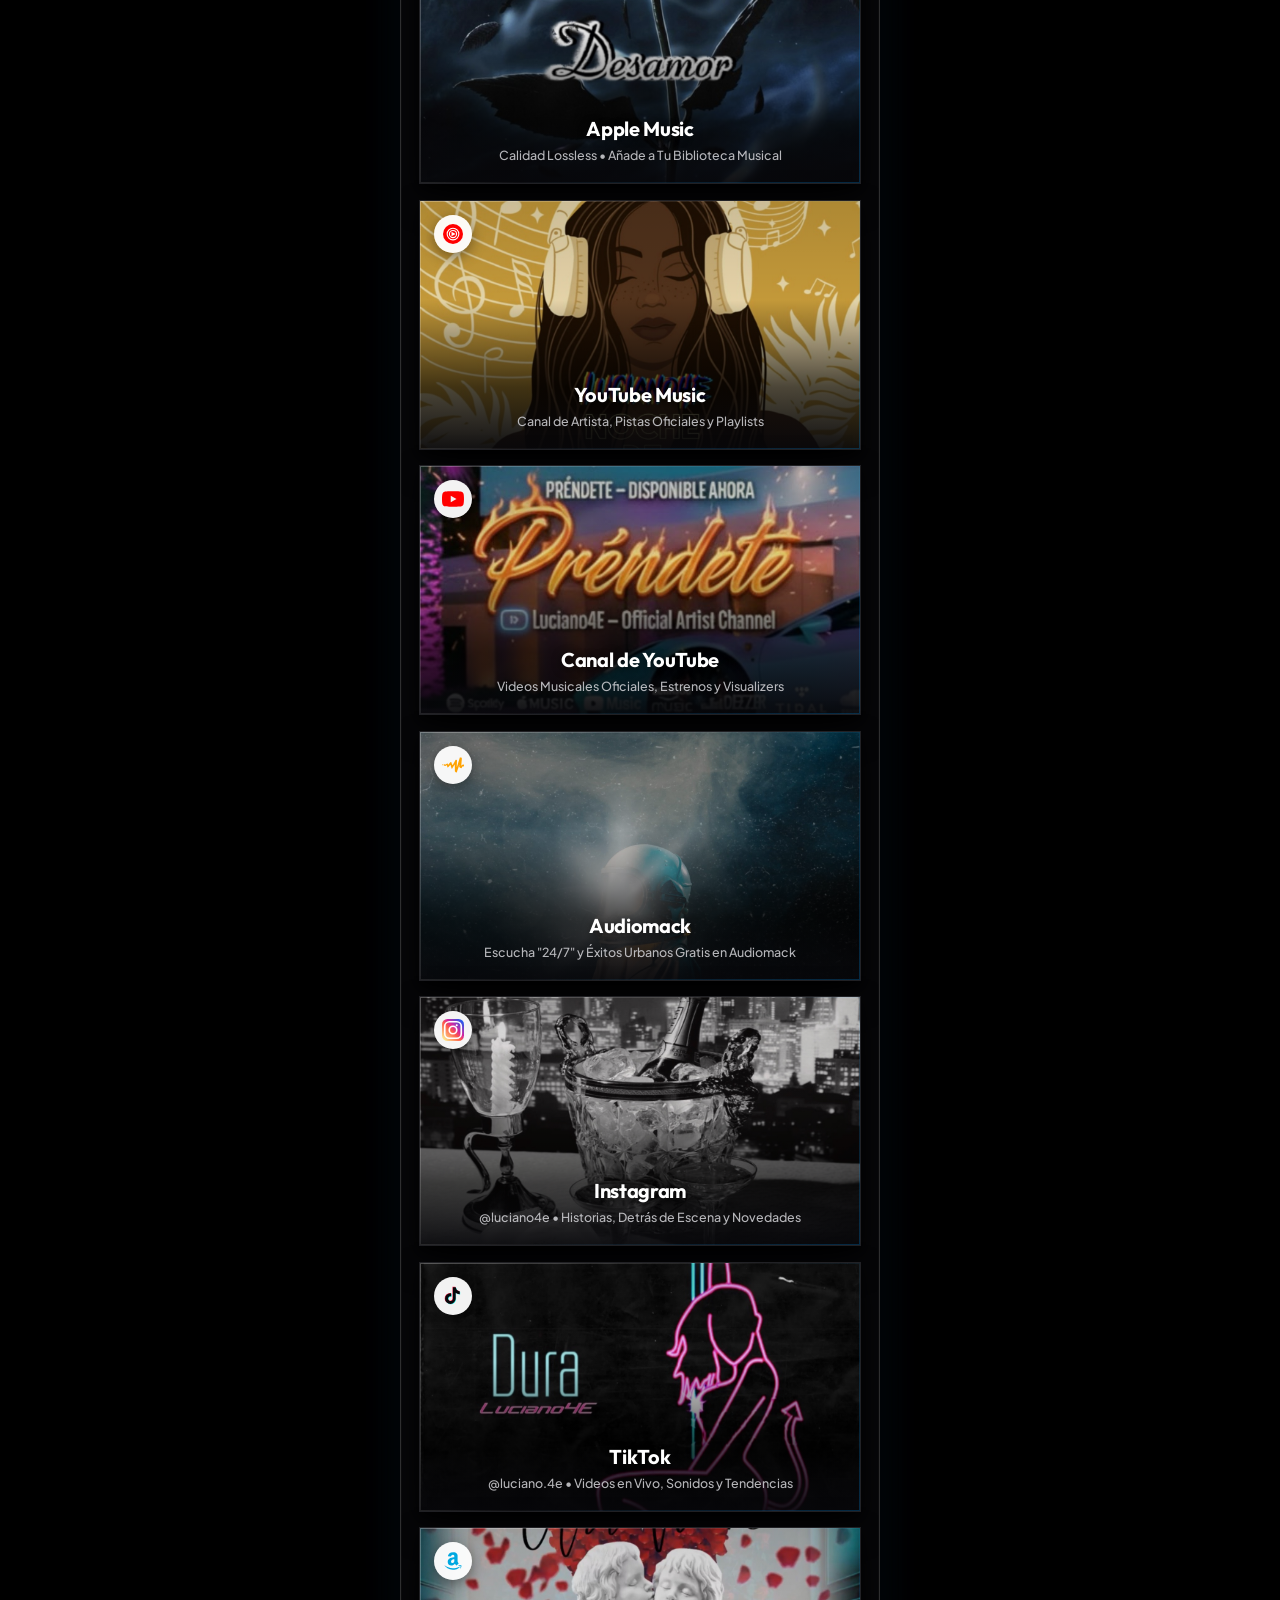
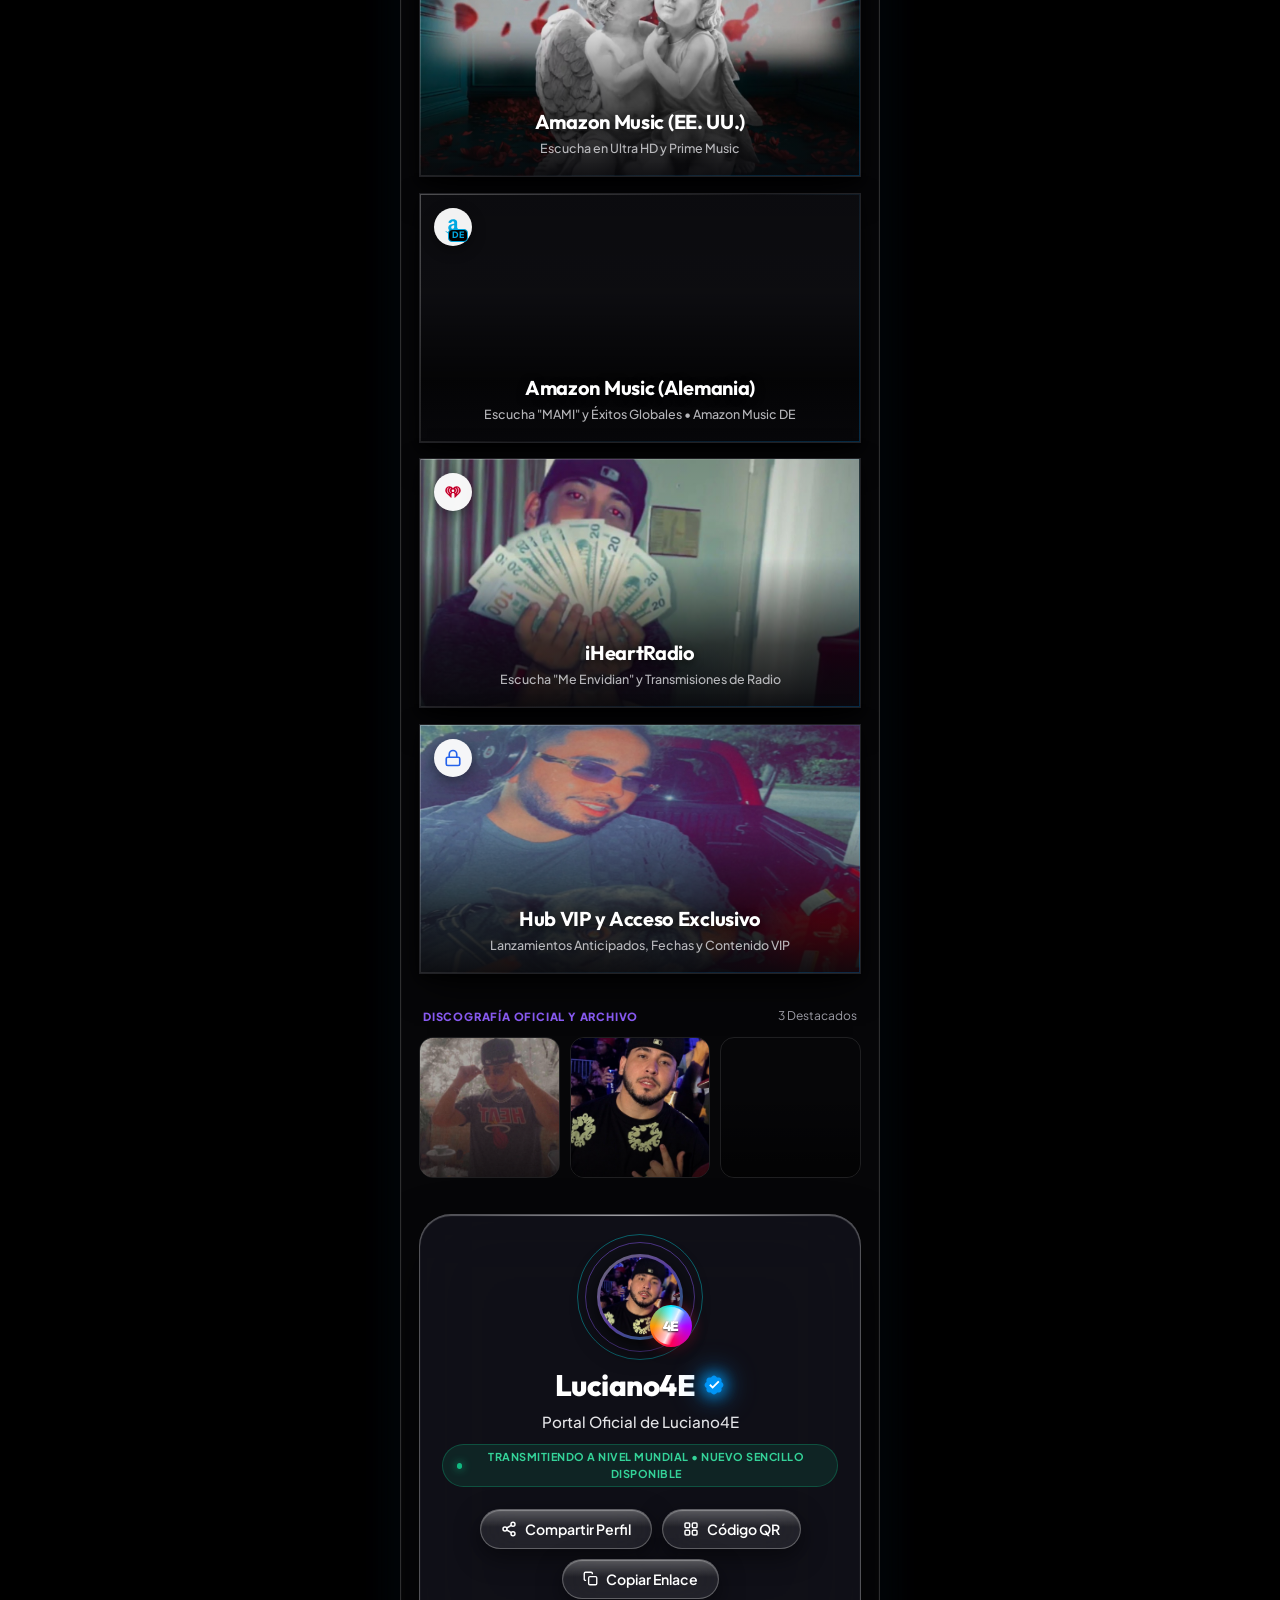
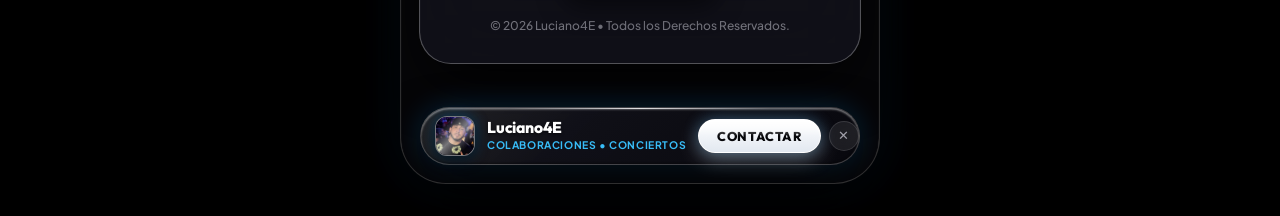
==== commit c1d507a3: "fix(scroll): eliminate fast-scroll black screen pop-in and add official verified badge to share shee" ====
--- a/links/index.html
+++ b/links/index.html
@@ -90,7 +90,7 @@
   <link rel="preconnect" href="https://fonts.gstatic.com" crossorigin>
   <link href="https://fonts.googleapis.com/css2?family=Outfit:wght@300;400;500;600;700;800;900&family=Plus+Jakarta+Sans:wght@400;500;600;700;800&display=swap" rel="stylesheet">
 
-  <link rel="stylesheet" href="style.css?v=11">
+  <link rel="stylesheet" href="style.css?v=12">
 </head>
 <body>
 
@@ -111,9 +111,9 @@
         <div class="sticky-meta">
           <div class="sticky-name-row">
             <span class="sticky-name">Luciano4E</span>
-            <svg class="official-verified-badge mini" viewBox="0 0 24 24" width="14" height="14" aria-label="Verificado">
-              <path fill="#0095F6" d="M22.5 12.5c0-1.58-.875-2.95-2.148-3.6.154-.435.238-.905.238-1.4 0-2.21-1.79-4-4-4-.495 0-.965.084-1.4.238C14.55 2.475 13.18 1.6 11.6 1.6s-2.95.875-3.6 2.148c-.435-.154-.905-.238-1.4-.238-2.21 0-4 1.79-4 4 0 .495.084.965.238 1.4C1.575 9.55.7 10.92.7 12.5s.875 2.95 2.148 3.6c-.154.435-.238.905-.238 1.4 0 2.21 1.79 4 4 4 .495 0 .965-.084 1.4-.238.65 1.273 2.02 2.148 3.6 2.148s2.95-.875 3.6-2.148c.435.154.905.238 1.4.238 2.21 0 4-1.79 4-4 0-.495-.084-.965-.238-1.4 1.273-.65 2.148-2.02 2.148-3.6z"/>
-              <path fill="#ffffff" d="M10.2 16.2l-3.5-3.5 1.4-1.4 2.1 2.1 5.3-5.3 1.4 1.4-6.7 6.7z"/>
+            <svg class="official-verified-badge mini" viewBox="0 0 22 22" width="14" height="14" aria-label="Verificado">
+              <path fill="#0095F6" d="M20.396 11c-.018-.646-.215-1.275-.57-1.816-.354-.54-.852-.972-1.438-1.246.223-.607.27-1.264.14-1.897-.131-.634-.437-1.218-.882-1.687-.47-.445-1.053-.75-1.687-.882-.633-.13-1.29-.083-1.897.14-.273-.587-.704-1.086-1.245-1.44S11.647 1.62 11 1.604c-.646.017-1.273.213-1.813.568s-.969.854-1.24 1.44c-.608-.223-1.267-.272-1.902-.14-.635.13-1.22.436-1.69.882-.445.47-.749 1.055-.878 1.688-.13.633-.08 1.29.144 1.896-.587.274-1.087.705-1.443 1.245-.356.54-.555 1.17-.574 1.817.02.647.218 1.276.574 1.817.356.54.856.972 1.443 1.245-.224.606-.274 1.263-.144 1.896.13.634.433 1.218.877 1.688.47.443 1.054.747 1.687.878.633.132 1.29.084 1.897-.136.274.586.705 1.084 1.246 1.439.54.354 1.17.551 1.816.569.647-.016 1.276-.213 1.817-.567s.972-.854 1.245-1.44c.604.239 1.266.296 1.903.164.636-.132 1.22-.447 1.68-.907.46-.46.776-1.044.908-1.681s.075-1.299-.165-1.903c.586-.274 1.084-.705 1.439-1.246.354-.54.551-1.17.569-1.816z"/>
+              <path fill="#ffffff" d="M9.662 14.85l-3.429-3.428 1.293-1.302 2.136 2.136 5.485-5.485 1.302 1.293-6.787 6.786z"/>
             </svg>
           </div>
           <span class="sticky-sub">Artista Musical</span>
@@ -350,7 +350,7 @@
       <!-- Card 1: Préndete Single ("Lo que estabas buscando 💙") -->
       <a href="https://open.spotify.com/album/2PEe1vLbdwAKeKYQDlLIpm" target="_blank" rel="noopener noreferrer" class="media-card featured-card" id="cardFeatured" data-url="https://open.spotify.com/album/2PEe1vLbdwAKeKYQDlLIpm">
         <div class="media-card-img-wrap">
-          <img src="assets/img/prendete_cover.jpg" alt="Préndete Sencillo" class="card-img" loading="lazy">
+          <img src="assets/img/prendete_cover.jpg" alt="Préndete Sencillo" class="card-img" decoding="async">
           <div class="card-gradient-overlay"></div>
           
           <div class="card-top-badge link-badge">
@@ -367,7 +367,7 @@
       <!-- Card 2: Spotify Official Artist (https://open.spotify.com/artist/0OtaZUWi1z5G9pcURboTB2) -->
       <a href="https://open.spotify.com/artist/0OtaZUWi1z5G9pcURboTB2" target="_blank" rel="noopener noreferrer" class="media-card" id="cardSpotify" data-url="https://open.spotify.com/artist/0OtaZUWi1z5G9pcURboTB2">
         <div class="media-card-img-wrap">
-          <img src="assets/img/spotify.jpg" alt="Luciano4E en Spotify" class="card-img" loading="lazy">
+          <img src="assets/img/spotify.jpg" alt="Luciano4E en Spotify" class="card-img" decoding="async">
           <div class="card-gradient-overlay"></div>
           
           <div class="card-top-badge spotify-badge">
@@ -384,7 +384,7 @@
       <!-- Card 3: Apple Music (https://music.apple.com/us/artist/luciano4e/1672722974) -->
       <a href="https://music.apple.com/us/artist/luciano4e/1672722974" target="_blank" rel="noopener noreferrer" class="media-card" id="cardApple" data-url="https://music.apple.com/us/artist/luciano4e/1672722974">
         <div class="media-card-img-wrap">
-          <img src="assets/img/single.jpg" alt="Luciano4E en Apple Music" class="card-img" loading="lazy">
+          <img src="assets/img/single.jpg" alt="Luciano4E en Apple Music" class="card-img" decoding="async">
           <div class="card-gradient-overlay"></div>
           
           <div class="card-top-badge apple-badge">
@@ -401,7 +401,7 @@
       <!-- Card 4: YouTube Music (https://music.youtube.com/channel/UCXX0IW6etYz_-d8jcU9mmLQ) -->
       <a href="https://music.youtube.com/channel/UCXX0IW6etYz_-d8jcU9mmLQ" target="_blank" rel="noopener noreferrer" class="media-card" id="cardYoutubeMusic" data-url="https://music.youtube.com/channel/UCXX0IW6etYz_-d8jcU9mmLQ">
         <div class="media-card-img-wrap">
-          <img src="assets/img/youtube.jpg" alt="Luciano4E en YouTube Music" class="card-img" loading="lazy">
+          <img src="assets/img/youtube.jpg" alt="Luciano4E en YouTube Music" class="card-img" decoding="async">
           <div class="card-gradient-overlay"></div>
           
           <div class="card-top-badge youtube-music-badge">
@@ -423,7 +423,7 @@
       <!-- Card 5: YouTube Channel & Videos (https://www.youtube.com/@Luciano4E) -->
       <a href="https://www.youtube.com/@Luciano4E" target="_blank" rel="noopener noreferrer" class="media-card" id="cardYoutube" data-url="https://www.youtube.com/@Luciano4E">
         <div class="media-card-img-wrap">
-          <img src="assets/img/cover_youtube_channel.jpg" alt="Canal Oficial de YouTube de Luciano4E" class="card-img" loading="lazy">
+          <img src="assets/img/cover_youtube_channel.jpg" alt="Canal Oficial de YouTube de Luciano4E" class="card-img" decoding="async">
           <div class="card-gradient-overlay"></div>
           
           <div class="card-top-badge youtube-badge">
@@ -440,7 +440,7 @@
       <!-- Card 6: Audiomack (https://audiomack.com/luciano4e/song/247-1) -->
       <a href="https://audiomack.com/luciano4e/song/247-1" target="_blank" rel="noopener noreferrer" class="media-card" id="cardAudiomack" data-url="https://audiomack.com/luciano4e/song/247-1">
         <div class="media-card-img-wrap">
-          <img src="assets/img/cover_24_7.png" alt="Luciano4E - 24/7 en Audiomack" class="card-img" loading="lazy">
+          <img src="assets/img/cover_24_7.png" alt="Luciano4E - 24/7 en Audiomack" class="card-img" decoding="async">
           <div class="card-gradient-overlay"></div>
           
           <div class="card-top-badge audiomack-badge">
@@ -459,7 +459,7 @@
       <!-- Card 7: Instagram (https://www.instagram.com/luciano4e/) -->
       <a href="https://www.instagram.com/luciano4e/" target="_blank" rel="noopener noreferrer" class="media-card" id="cardInstagram" data-url="https://www.instagram.com/luciano4e/">
         <div class="media-card-img-wrap">
-          <img src="assets/img/instagram.jpg" alt="Luciano4E Instagram" class="card-img" loading="lazy">
+          <img src="assets/img/instagram.jpg" alt="Luciano4E Instagram" class="card-img" decoding="async">
           <div class="card-gradient-overlay"></div>
           
           <div class="card-top-badge instagram-badge">
@@ -476,7 +476,7 @@
       <!-- Card 8: TikTok (https://www.tiktok.com/@luciano.4e) -->
       <a href="https://www.tiktok.com/@luciano.4e" target="_blank" rel="noopener noreferrer" class="media-card" id="cardTiktok" data-url="https://www.tiktok.com/@luciano.4e">
         <div class="media-card-img-wrap">
-          <img src="assets/img/tiktok.jpg" alt="Luciano4E en TikTok" class="card-img" loading="lazy">
+          <img src="assets/img/tiktok.jpg" alt="Luciano4E en TikTok" class="card-img" decoding="async">
           <div class="card-gradient-overlay"></div>
           
           <div class="card-top-badge tiktok-badge">
@@ -493,7 +493,7 @@
       <!-- Card 9: Amazon Music US (https://www.amazon.com/music/player/artists/B09ZTDJVNP/luciano4e) -->
       <a href="https://www.amazon.com/music/player/artists/B09ZTDJVNP/luciano4e" target="_blank" rel="noopener noreferrer" class="media-card" id="cardAmazonUS" data-url="https://www.amazon.com/music/player/artists/B09ZTDJVNP/luciano4e">
         <div class="media-card-img-wrap">
-          <img src="assets/img/amazon.jpg" alt="Luciano4E en Amazon Music" class="card-img" loading="lazy">
+          <img src="assets/img/amazon.jpg" alt="Luciano4E en Amazon Music" class="card-img" decoding="async">
           <div class="card-gradient-overlay"></div>
           
           <div class="card-top-badge amazon-badge">
@@ -512,7 +512,7 @@
       <!-- Card 10: Amazon Music Germany DE (https://music.amazon.de/artists/B09ZT7483L/luciano4e) -->
       <a href="https://music.amazon.de/artists/B09ZT7483L/luciano4e" target="_blank" rel="noopener noreferrer" class="media-card" id="cardAmazonDE" data-url="https://music.amazon.de/artists/B09ZT7483L/luciano4e">
         <div class="media-card-img-wrap">
-          <img src="assets/img/cover_mami.png" alt="Luciano4E - MAMI en Amazon Music DE" class="card-img" loading="lazy">
+          <img src="assets/img/cover_mami.png" alt="Luciano4E - MAMI en Amazon Music DE" class="card-img" decoding="async">
           <div class="card-gradient-overlay"></div>
           
           <div class="card-top-badge amazon-badge">
@@ -534,7 +534,7 @@
       <!-- Card 11: iHeartRadio (https://www.iheart.com/artist/luciano4e-39751506/?autoplay=true) -->
       <a href="https://www.iheart.com/artist/luciano4e-39751506/?autoplay=true" target="_blank" rel="noopener noreferrer" class="media-card" id="cardIHeart" data-url="https://www.iheart.com/artist/luciano4e-39751506/?autoplay=true">
         <div class="media-card-img-wrap">
-          <img src="assets/img/luciano_cash.jpg" alt="Luciano4E en iHeartRadio - Me Envidian" class="card-img" loading="lazy">
+          <img src="assets/img/luciano_cash.jpg" alt="Luciano4E en iHeartRadio - Me Envidian" class="card-img" decoding="async">
           <div class="card-gradient-overlay"></div>
           
           <div class="card-top-badge iheart-badge">
@@ -554,7 +554,7 @@
       <!-- Card 12: Exclusive VIP Hub / Google Share (https://share.google/CAJ0cD0RvcbOMeNYg) -->
       <a href="https://share.google/CAJ0cD0RvcbOMeNYg" target="_blank" rel="noopener noreferrer" class="media-card" id="cardVipShare" data-url="https://share.google/CAJ0cD0RvcbOMeNYg">
         <div class="media-card-img-wrap">
-          <img src="assets/img/vip.jpg" alt="Pase VIP de Luciano4E" class="card-img" loading="lazy">
+          <img src="assets/img/vip.jpg" alt="Pase VIP de Luciano4E" class="card-img" decoding="async">
           <div class="card-gradient-overlay"></div>
           
           <div class="card-top-badge lock-badge-card">
@@ -579,15 +579,15 @@
 
       <div class="gallery-grid" id="galleryGrid">
         <div class="gallery-item" data-index="0" role="button" tabindex="0" aria-label="Ver foto 1 en la galería">
-          <img src="assets/img/gallery1.jpg" alt="Luciano4E - Sesión Miami Heat" class="gallery-thumb" loading="lazy">
+          <img src="assets/img/gallery1.jpg" alt="Luciano4E - Sesión Miami Heat" class="gallery-thumb" decoding="async">
           <div class="gallery-item-glow"></div>
         </div>
         <div class="gallery-item" data-index="1" role="button" tabindex="0" aria-label="Ver foto 2 en la galería">
-          <img src="assets/img/gallery3.jpg" alt="Luciano4E - Concierto en Vivo" class="gallery-thumb" loading="lazy">
+          <img src="assets/img/gallery3.jpg" alt="Luciano4E - Concierto en Vivo" class="gallery-thumb" decoding="async">
           <div class="gallery-item-glow"></div>
         </div>
         <div class="gallery-item" data-index="2" role="button" tabindex="0" aria-label="Ver foto 3 en la galería">
-          <img src="assets/img/gallery4.jpg" alt="Luciano4E - Préndete Edición Neon Deluxe" class="gallery-thumb" loading="lazy">
+          <img src="assets/img/gallery4.jpg" alt="Luciano4E - Préndete Edición Neon Deluxe" class="gallery-thumb" decoding="async">
           <div class="gallery-item-glow"></div>
         </div>
       </div>
@@ -879,7 +879,12 @@
         <div class="share-artist-info">
           <div class="share-artist-title">
             <span>Luciano4E</span>
-            <span class="share-verified-mark">✓</span>
+            <span class="share-verified-badge" title="Artista Oficial Verificado">
+              <svg class="official-verified-badge" viewBox="0 0 22 22" width="18" height="18" aria-label="Verificado">
+                <path fill="#0095F6" d="M20.396 11c-.018-.646-.215-1.275-.57-1.816-.354-.54-.852-.972-1.438-1.246.223-.607.27-1.264.14-1.897-.131-.634-.437-1.218-.882-1.687-.47-.445-1.053-.75-1.687-.882-.633-.13-1.29-.083-1.897.14-.273-.587-.704-1.086-1.245-1.44S11.647 1.62 11 1.604c-.646.017-1.273.213-1.813.568s-.969.854-1.24 1.44c-.608-.223-1.267-.272-1.902-.14-.635.13-1.22.436-1.69.882-.445.47-.749 1.055-.878 1.688-.13.633-.08 1.29.144 1.896-.587.274-1.087.705-1.443 1.245-.356.54-.555 1.17-.574 1.817.02.647.218 1.276.574 1.817.356.54.856.972 1.443 1.245-.224.606-.274 1.263-.144 1.896.13.634.433 1.218.877 1.688.47.443 1.054.747 1.687.878.633.132 1.29.084 1.897-.136.274.586.705 1.084 1.246 1.439.54.354 1.17.551 1.816.569.647-.016 1.276-.213 1.817-.567s.972-.854 1.245-1.44c.604.239 1.266.296 1.903.164.636-.132 1.22-.447 1.68-.907.46-.46.776-1.044.908-1.681s.075-1.299-.165-1.903c.586-.274 1.084-.705 1.439-1.246.354-.54.551-1.17.569-1.816z"/>
+                <path fill="#ffffff" d="M9.662 14.85l-3.429-3.428 1.293-1.302 2.136 2.136 5.485-5.485 1.302 1.293-6.787 6.786z"/>
+              </svg>
+            </span>
           </div>
           <div class="share-card-handle">@luciano4e • Portal Oficial de Música</div>
         </div>
@@ -953,6 +958,6 @@
   <!-- Script Modules -->
   <script src="assets/js/qrcode.min.js"></script>
   <script src="audio-preview.js"></script>
-  <script src="app.js?v=11"></script>
+  <script src="app.js?v=12"></script>
 </body>
 </html>
--- a/links/style.css
+++ b/links/style.css
@@ -74,39 +74,41 @@
   pointer-events: none;
   z-index: 0;
   overflow: hidden;
+  contain: strict;
+  transform: translateZ(0);
 }
 
 .glow-orb {
   position: absolute;
   border-radius: 50%;
-  filter: blur(100px);
   opacity: 0.35;
-  mix-blend-mode: screen;
-  will-change: transform;
+  pointer-events: none;
+  transform: translateZ(0);
+  backface-visibility: hidden;
 }
 
 .glow-orb.orb-1 {
-  width: 420px;
-  height: 420px;
-  background: radial-gradient(circle, #0095f6 0%, #6366f1 70%, transparent 100%);
+  width: 520px;
+  height: 520px;
+  background: radial-gradient(circle, rgba(0, 149, 246, 0.45) 0%, rgba(99, 102, 241, 0.22) 45%, transparent 70%);
   top: -50px;
   left: -120px;
   animation: floatOrb1 18s ease-in-out infinite alternate;
 }
 
 .glow-orb.orb-2 {
-  width: 480px;
-  height: 480px;
-  background: radial-gradient(circle, #d946ef 0%, #8b5cf6 65%, transparent 100%);
+  width: 580px;
+  height: 580px;
+  background: radial-gradient(circle, rgba(217, 70, 239, 0.38) 0%, rgba(139, 92, 246, 0.2) 48%, transparent 72%);
   top: 40%;
   right: -140px;
   animation: floatOrb2 22s ease-in-out infinite alternate;
 }
 
 .glow-orb.orb-3 {
-  width: 360px;
-  height: 360px;
-  background: radial-gradient(circle, #00f5ff 0%, #0077e6 70%, transparent 100%);
+  width: 480px;
+  height: 480px;
+  background: radial-gradient(circle, rgba(0, 245, 255, 0.35) 0%, rgba(0, 119, 230, 0.18) 48%, transparent 70%);
   bottom: 5%;
   left: 15%;
   animation: floatOrb3 16s ease-in-out infinite alternate;
@@ -1257,7 +1259,9 @@
   box-shadow: 0 24px 60px -12px rgba(0, 0, 0, 0.9), inset 0 1px 1px rgba(255, 255, 255, 0.3);
   overflow: hidden;
   transition: transform 0.35s cubic-bezier(0.2, 0.8, 0.2, 1), box-shadow 0.35s ease;
-  transform-style: preserve-3d;
+  contain: paint layout;
+  transform: translateZ(0);
+  backface-visibility: hidden;
 }
 
 .apple-glass-card:hover {
@@ -2132,18 +2136,23 @@
   color: #fff;
 }
 
-.share-verified-mark {
+.share-verified-badge {
   display: inline-flex;
   align-items: center;
   justify-content: center;
+  line-height: 1;
+  filter: drop-shadow(0 2px 8px rgba(0, 149, 246, 0.65));
+  transition: transform 0.25s ease;
+}
+
+.share-verified-badge:hover {
+  transform: scale(1.15) rotate(4deg);
+}
+
+.share-verified-badge .official-verified-badge {
+  display: block;
   width: 18px;
   height: 18px;
-  background: #0095f6;
-  color: #fff;
-  border-radius: 50%;
-  font-size: 0.72rem;
-  font-weight: 900;
-  box-shadow: 0 0 10px rgba(0, 149, 246, 0.6);
 }
 
 .share-card-handle {
@@ -2690,8 +2699,9 @@
   overflow: hidden;
   border-radius: var(--radius-card);
   transition: transform 0.4s cubic-bezier(0.16, 1, 0.3, 1), box-shadow 0.4s cubic-bezier(0.16, 1, 0.3, 1), border-color 0.4s cubic-bezier(0.16, 1, 0.3, 1);
-  transform-style: preserve-3d;
-  will-change: transform;
+  contain: paint layout;
+  transform: translateZ(0);
+  backface-visibility: hidden;
 }
 
 .media-card::before {
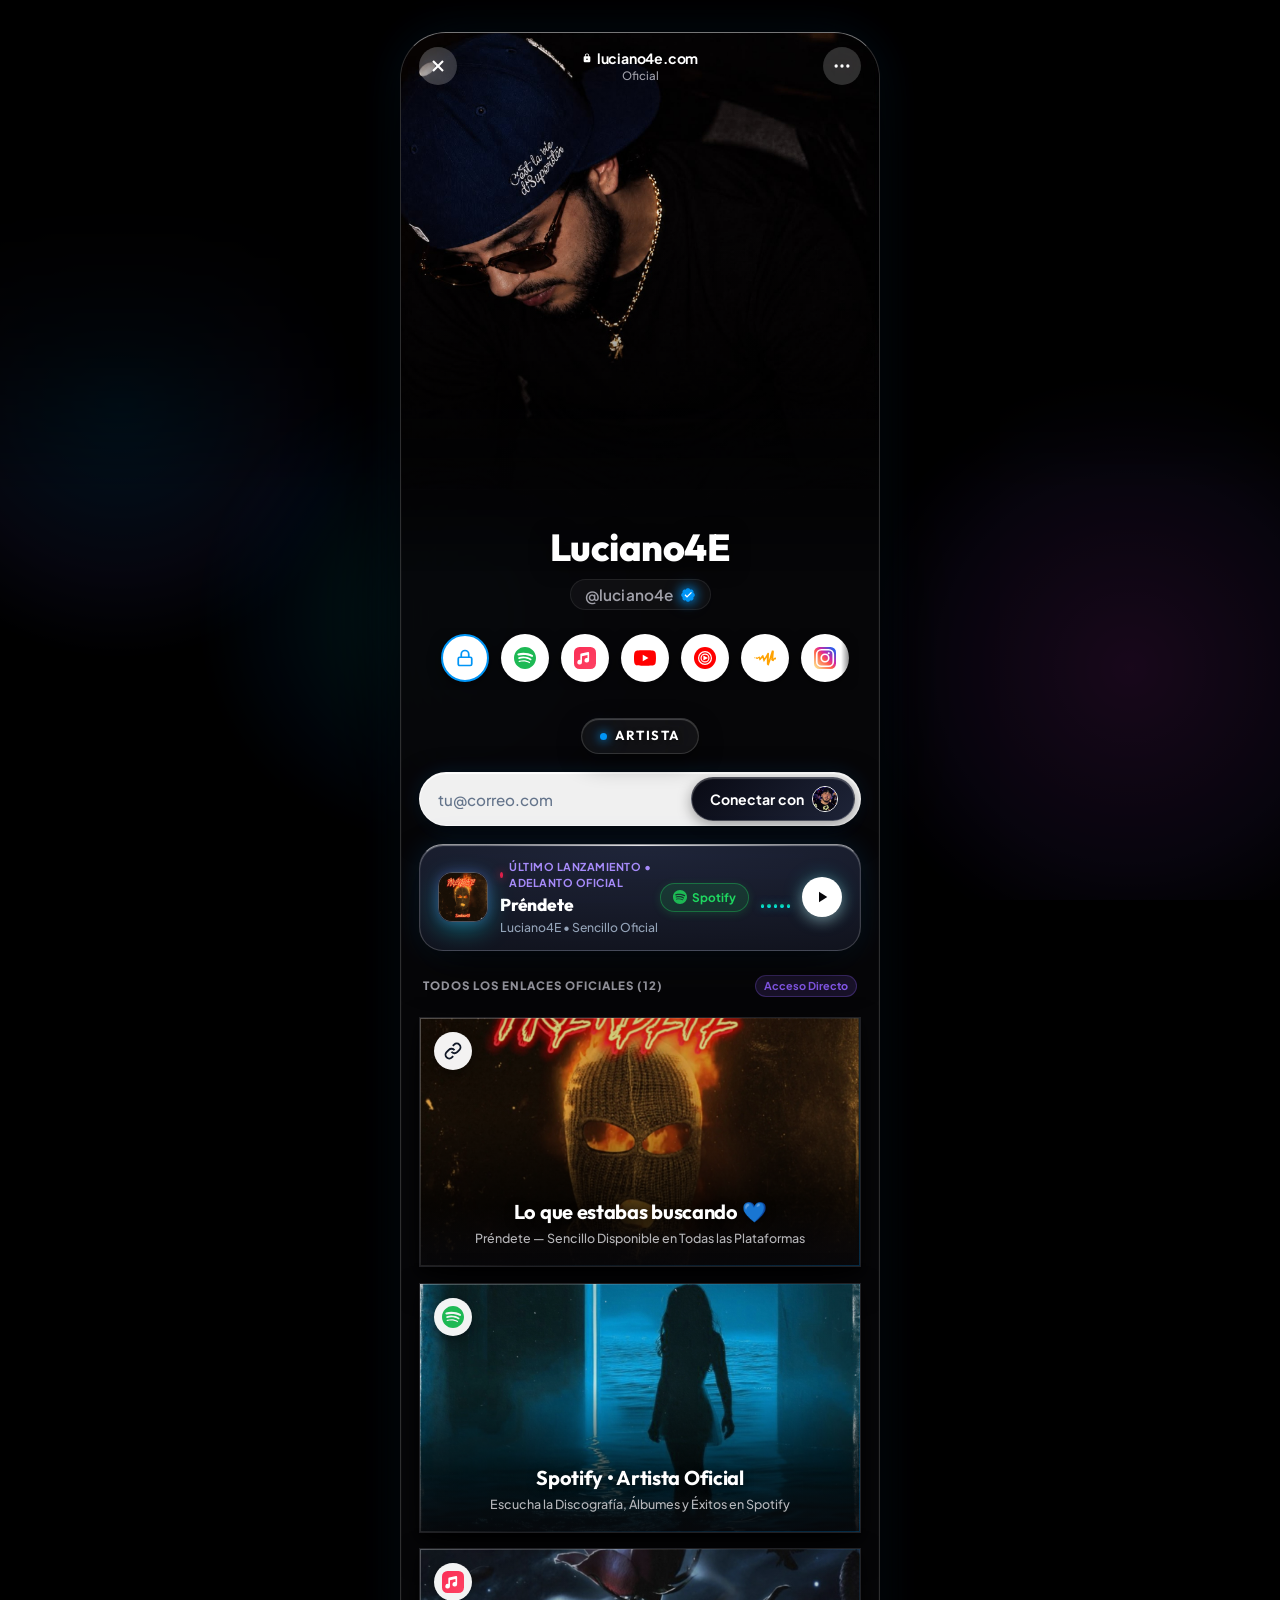
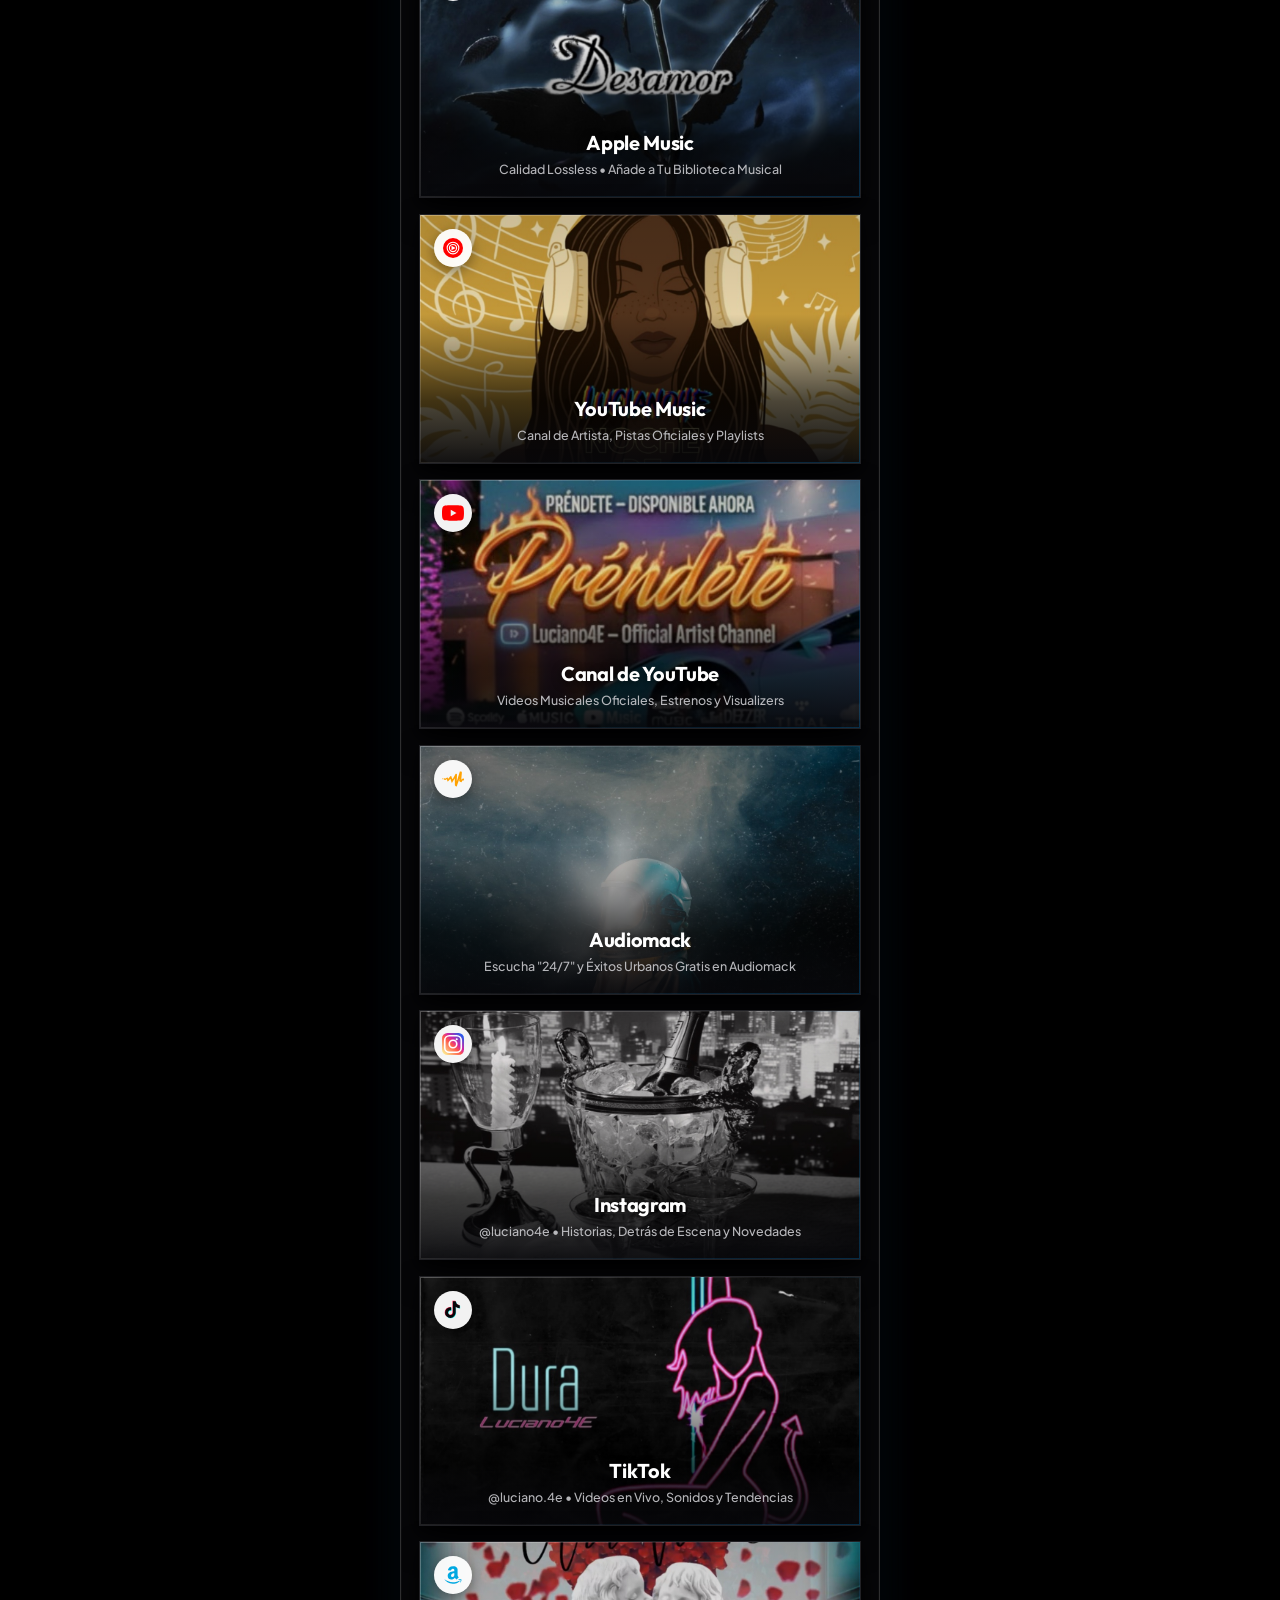
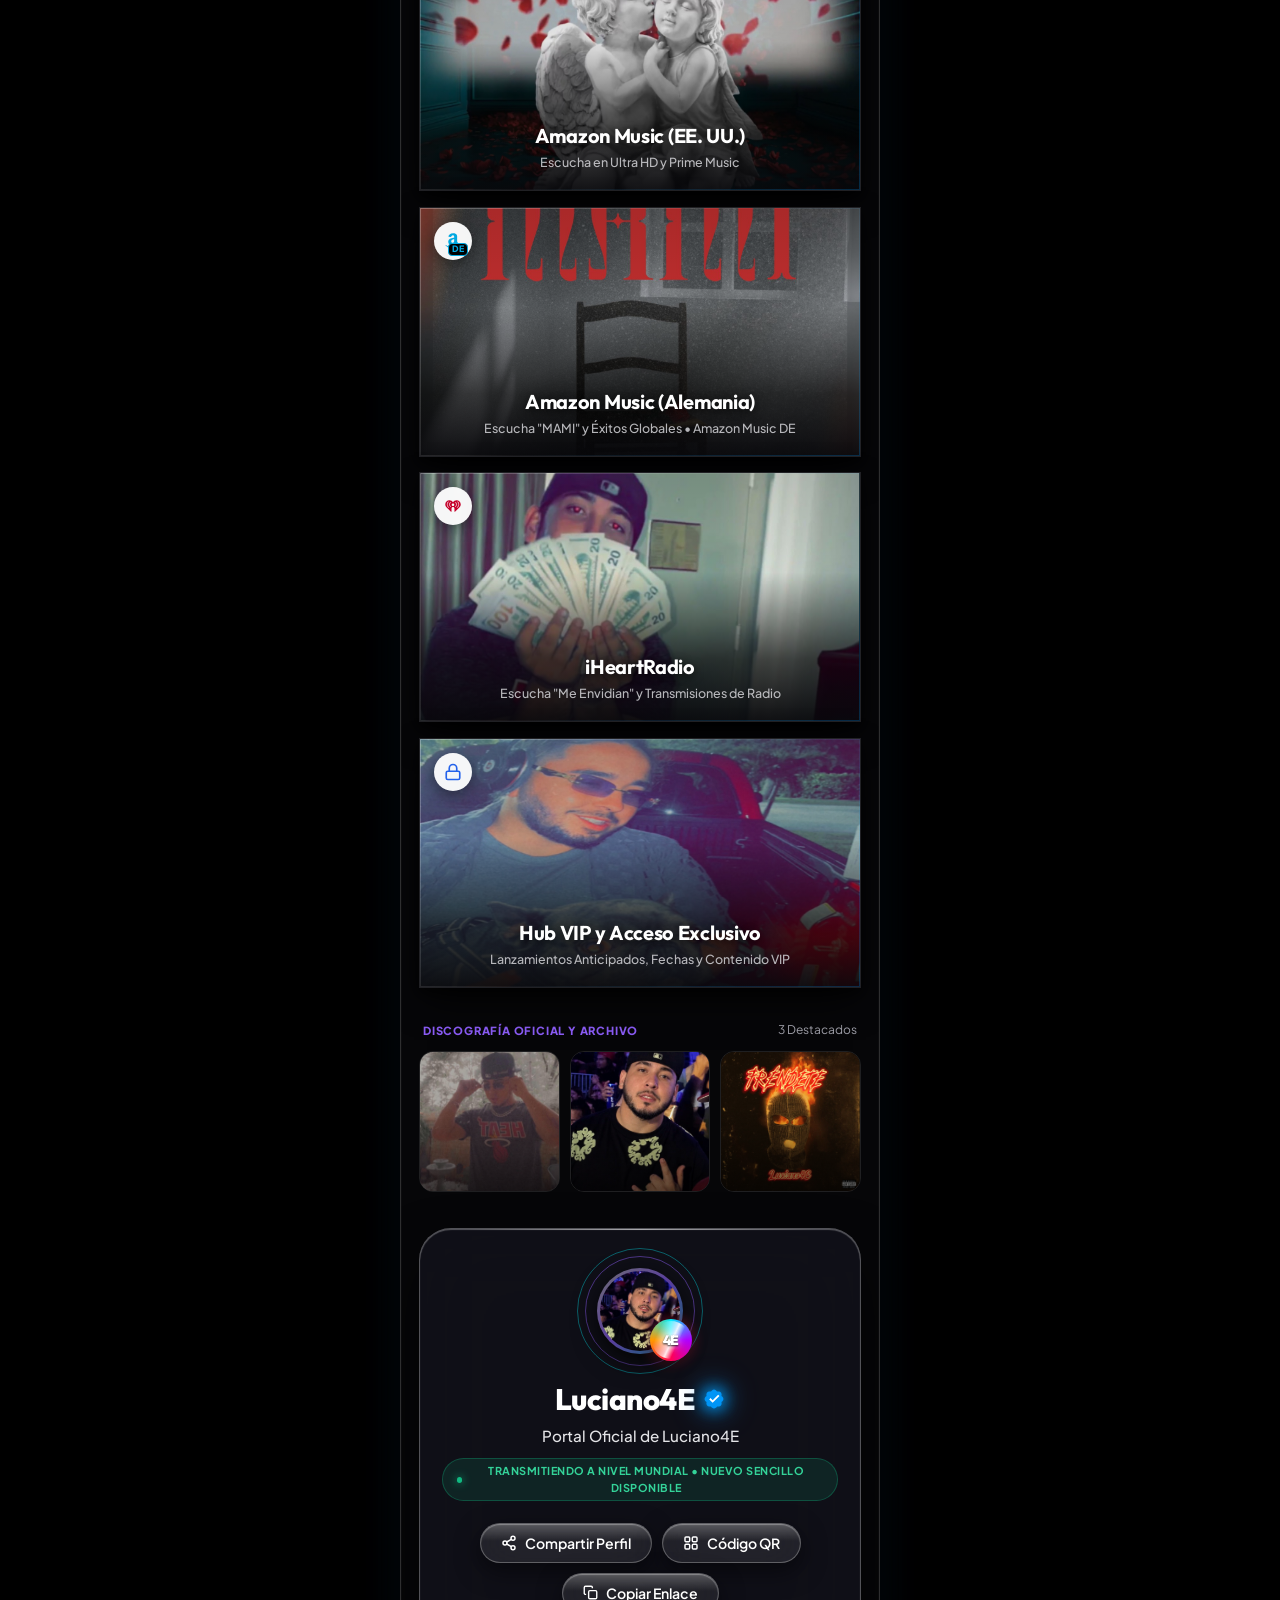
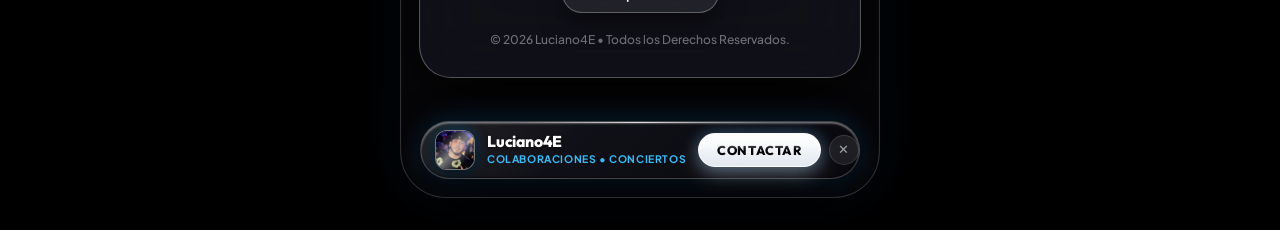
==== commit 058ef830: "fix(hero): eliminate split line between hero photo and background, seamlessly feather into unified d" ====
--- a/links/index.html
+++ b/links/index.html
@@ -90,7 +90,7 @@
   <link rel="preconnect" href="https://fonts.gstatic.com" crossorigin>
   <link href="https://fonts.googleapis.com/css2?family=Outfit:wght@300;400;500;600;700;800;900&family=Plus+Jakarta+Sans:wght@400;500;600;700;800&display=swap" rel="stylesheet">
 
-  <link rel="stylesheet" href="style.css?v=12">
+  <link rel="stylesheet" href="style.css?v=13">
 </head>
 <body>
 
@@ -958,6 +958,6 @@
   <!-- Script Modules -->
   <script src="assets/js/qrcode.min.js"></script>
   <script src="audio-preview.js"></script>
-  <script src="app.js?v=12"></script>
+  <script src="app.js?v=13"></script>
 </body>
 </html>
--- a/links/style.css
+++ b/links/style.css
@@ -76,6 +76,8 @@
   overflow: hidden;
   contain: strict;
   transform: translateZ(0);
+  -webkit-mask-image: linear-gradient(to bottom, transparent 0%, transparent 22%, rgba(0, 0, 0, 0.4) 38%, #000000 55%);
+  mask-image: linear-gradient(to bottom, transparent 0%, transparent 22%, rgba(0, 0, 0, 0.4) 38%, #000000 55%);
 }
 
 .glow-orb {
@@ -90,17 +92,17 @@
 .glow-orb.orb-1 {
   width: 520px;
   height: 520px;
-  background: radial-gradient(circle, rgba(0, 149, 246, 0.45) 0%, rgba(99, 102, 241, 0.22) 45%, transparent 70%);
-  top: -50px;
-  left: -120px;
+  background: radial-gradient(circle, rgba(0, 149, 246, 0.35) 0%, rgba(99, 102, 241, 0.18) 45%, transparent 70%);
+  top: 16%;
+  left: -140px;
   animation: floatOrb1 18s ease-in-out infinite alternate;
 }
 
 .glow-orb.orb-2 {
   width: 580px;
   height: 580px;
-  background: radial-gradient(circle, rgba(217, 70, 239, 0.38) 0%, rgba(139, 92, 246, 0.2) 48%, transparent 72%);
-  top: 40%;
+  background: radial-gradient(circle, rgba(217, 70, 239, 0.32) 0%, rgba(139, 92, 246, 0.16) 48%, transparent 72%);
+  top: 42%;
   right: -140px;
   animation: floatOrb2 22s ease-in-out infinite alternate;
 }
@@ -108,7 +110,7 @@
 .glow-orb.orb-3 {
   width: 480px;
   height: 480px;
-  background: radial-gradient(circle, rgba(0, 245, 255, 0.35) 0%, rgba(0, 119, 230, 0.18) 48%, transparent 70%);
+  background: radial-gradient(circle, rgba(0, 245, 255, 0.3) 0%, rgba(0, 119, 230, 0.14) 48%, transparent 70%);
   bottom: 5%;
   left: 15%;
   animation: floatOrb3 16s ease-in-out infinite alternate;
@@ -334,9 +336,11 @@
   width: 100%;
   position: relative;
   overflow: hidden;
-  max-height: 520px;
-  display: flex;
-  justify-content: center;
+  max-height: 540px;
+  display: flex;
+  justify-content: center;
+  -webkit-mask-image: linear-gradient(to bottom, #000000 0%, #000000 65%, rgba(0, 0, 0, 0.6) 82%, transparent 100%);
+  mask-image: linear-gradient(to bottom, #000000 0%, #000000 65%, rgba(0, 0, 0, 0.6) 82%, transparent 100%);
 }
 
 .hero-img {
@@ -353,10 +357,10 @@
   inset: 0;
   background: linear-gradient(
     to bottom,
-    rgba(0, 0, 0, 0.1) 0%,
+    rgba(0, 0, 0, 0.05) 0%,
     rgba(0, 0, 0, 0) 30%,
-    rgba(0, 0, 0, 0.4) 65%,
-    rgba(0, 0, 0, 0.88) 85%,
+    rgba(0, 0, 0, 0.35) 60%,
+    rgba(0, 0, 0, 0.8) 82%,
     #000000 100%
   );
   pointer-events: none;
@@ -365,7 +369,7 @@
 .hero-info {
   position: relative;
   z-index: 10;
-  margin-top: -46px;
+  margin-top: -52px;
   padding: 0 20px;
   display: flex;
   flex-direction: column;
@@ -2808,12 +2812,12 @@
   }
 
   .hero-image-wrap {
-    max-height: clamp(340px, 80vw, 480px);
+    max-height: clamp(380px, 92vw, 500px);
     width: 100%;
   }
 
   .hero-info {
-    margin-top: clamp(-46px, -10vw, -32px);
+    margin-top: clamp(-52px, -12vw, -38px);
     padding: 0 16px;
     width: 100%;
   }
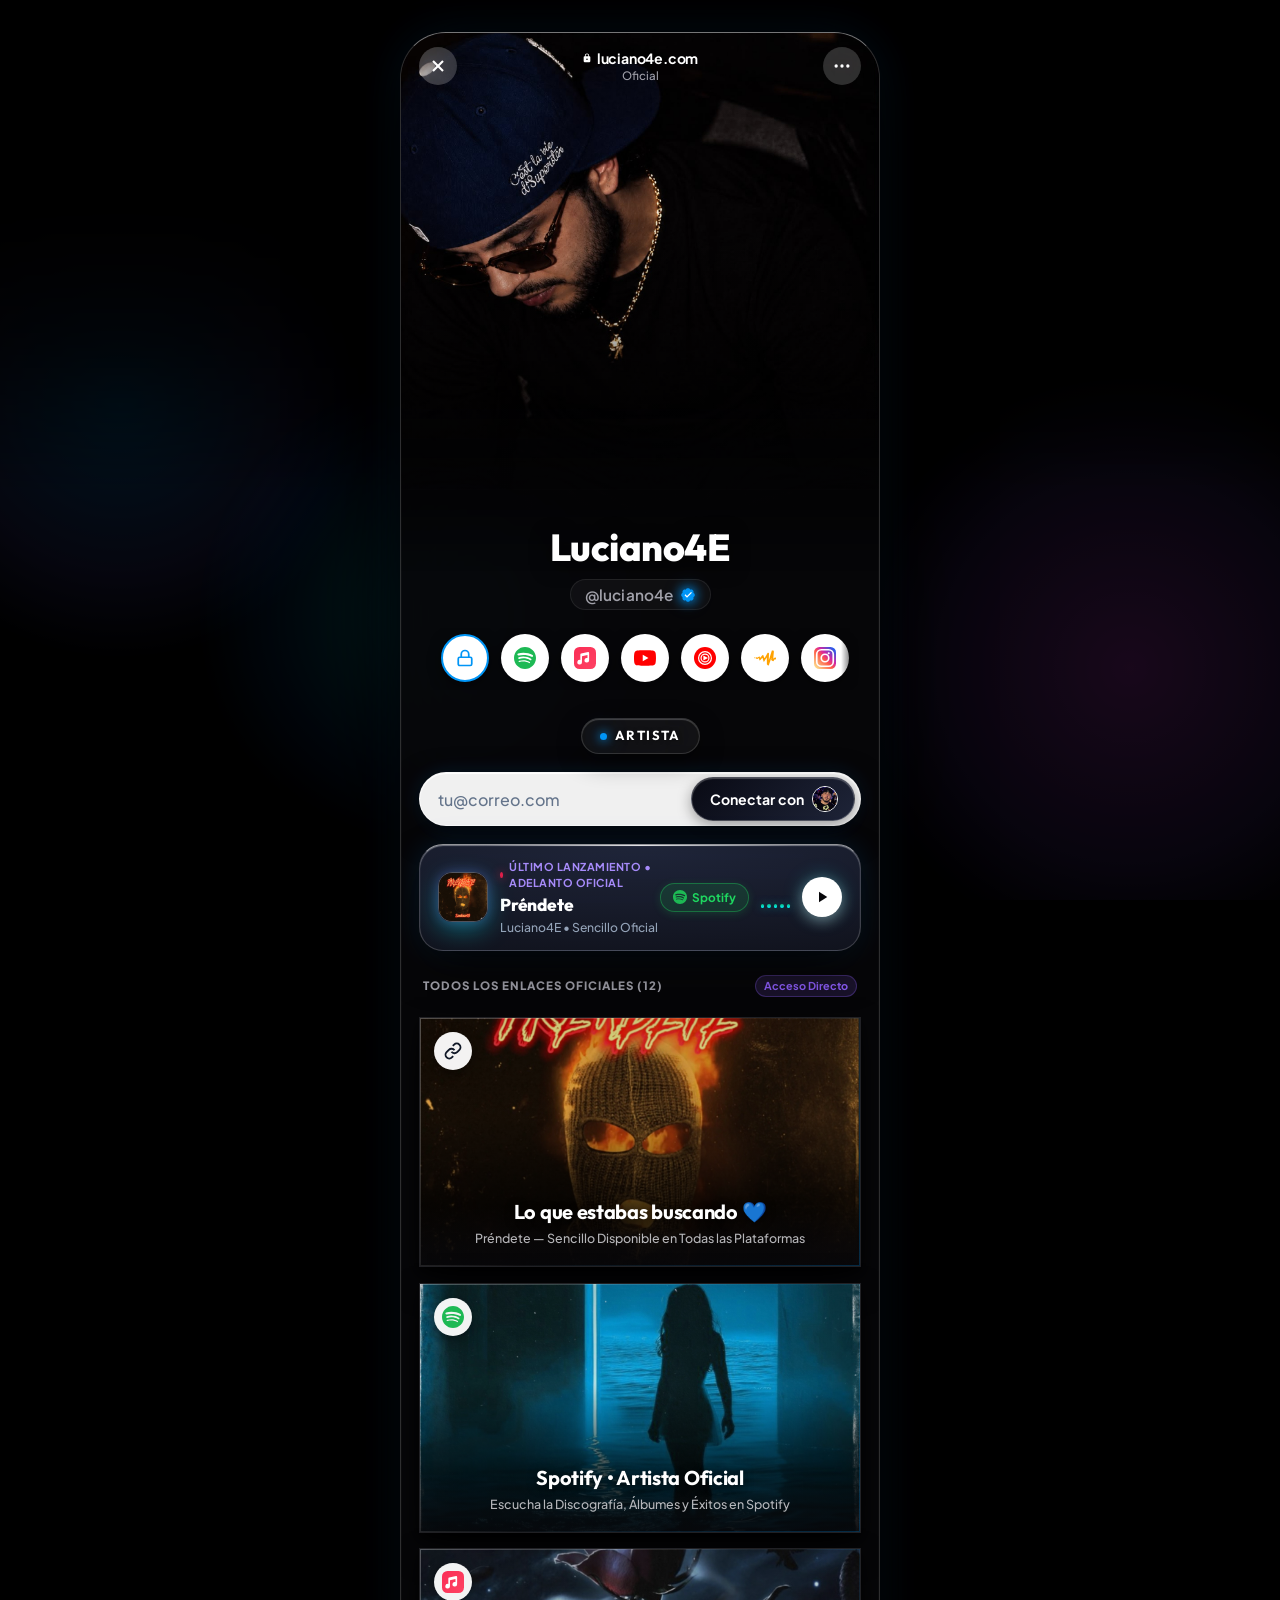
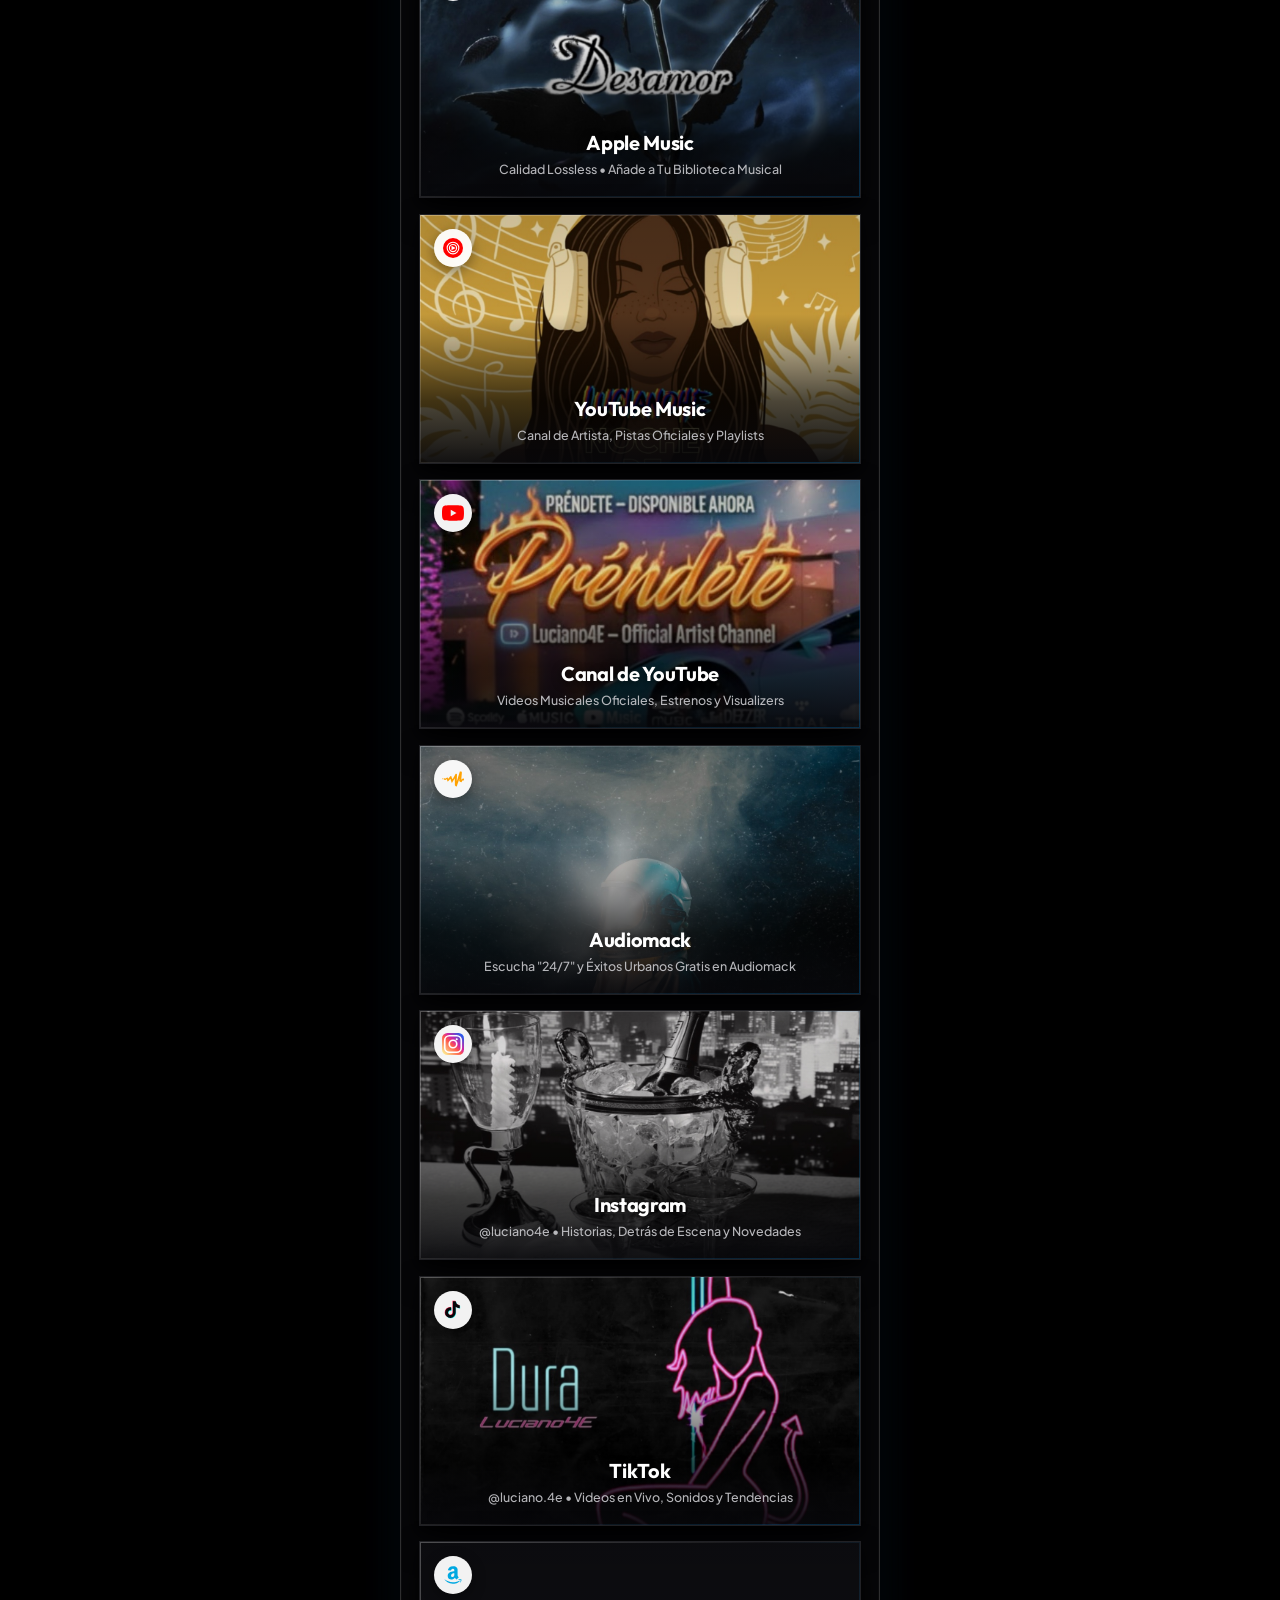
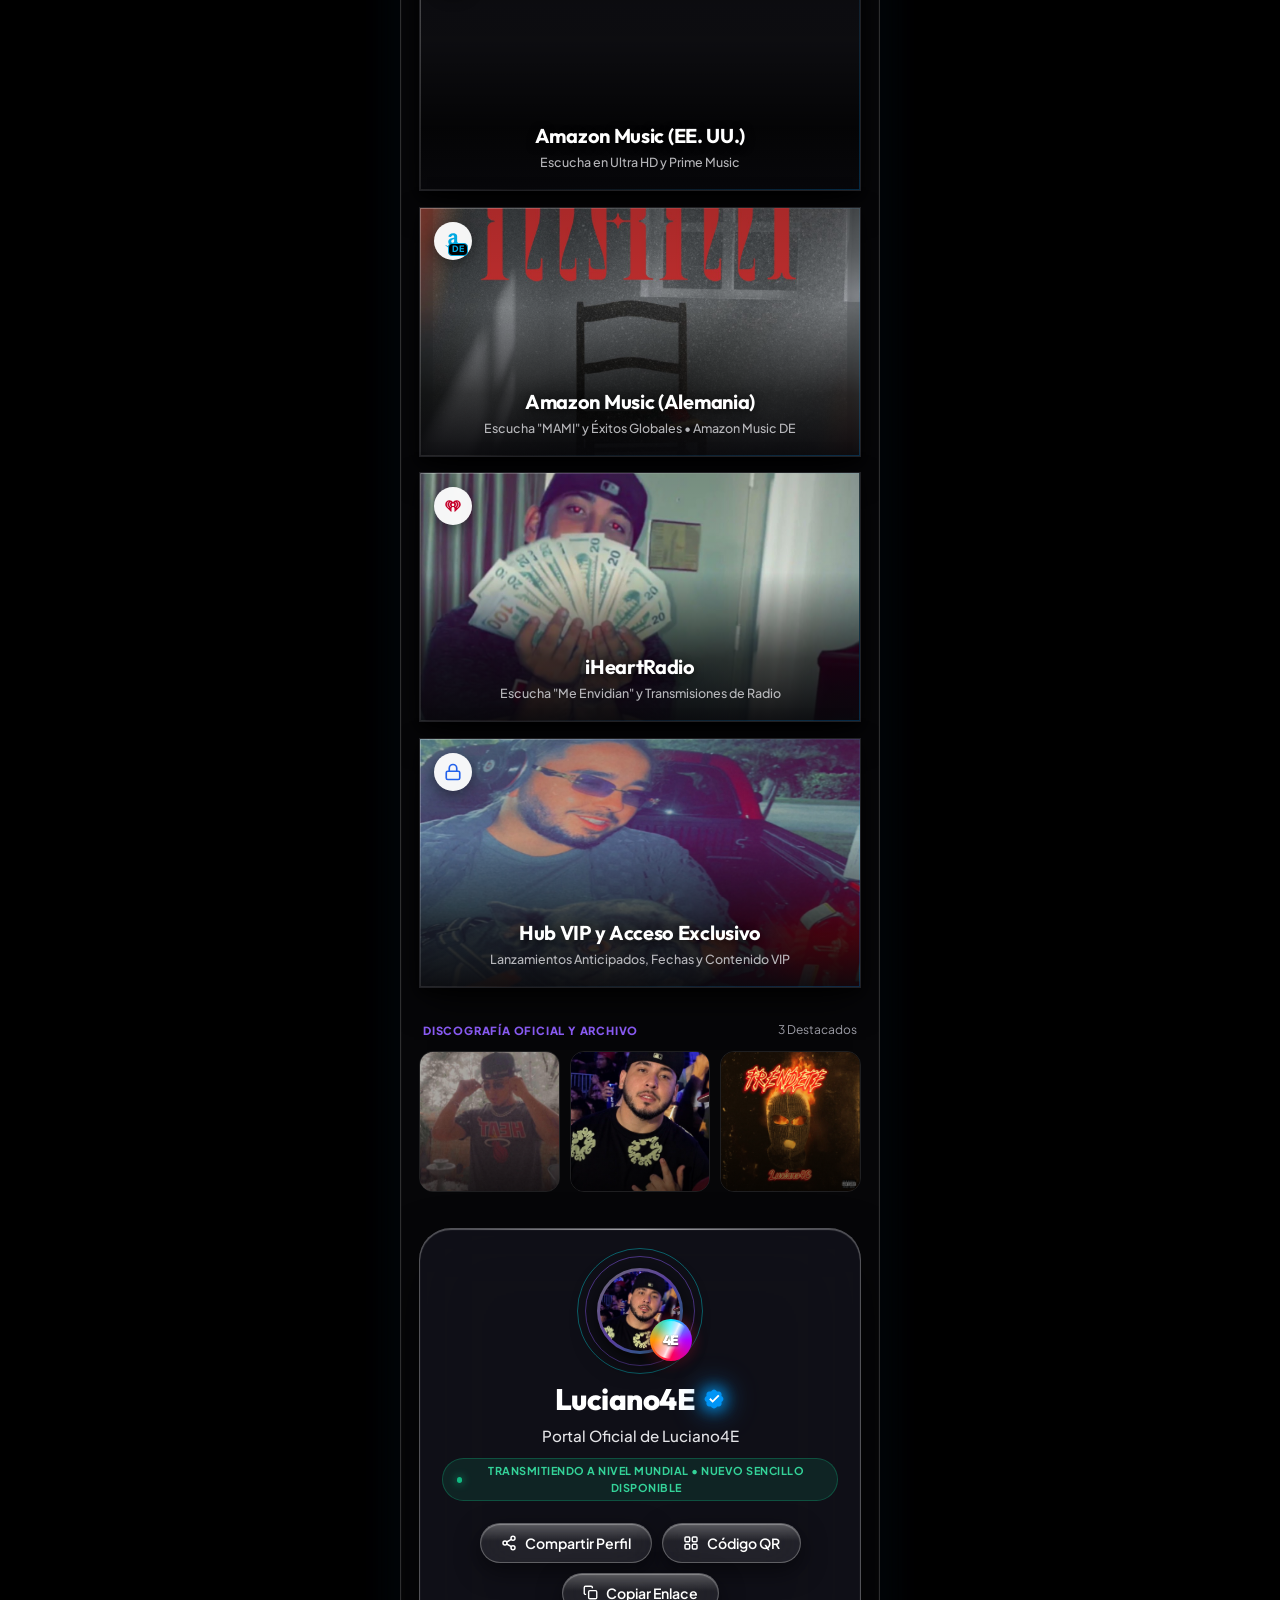
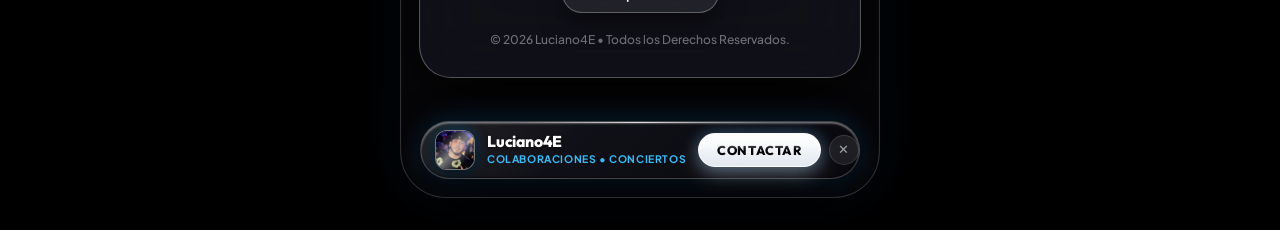
==== commit dee83cf2: "feat(app-experience): disable zoom on click, eliminate side-to-side play, lock background scroll on " ====
--- a/links/index.html
+++ b/links/index.html
@@ -2,7 +2,7 @@
 <html lang="es">
 <head>
   <meta charset="UTF-8">
-  <meta name="viewport" content="width=device-width, initial-scale=1.0, maximum-scale=5.0, viewport-fit=cover">
+  <meta name="viewport" content="width=device-width, initial-scale=1.0, maximum-scale=1.0, user-scalable=no, viewport-fit=cover">
   <meta name="apple-mobile-web-app-capable" content="yes">
   <meta name="apple-mobile-web-app-status-bar-style" content="black-translucent">
   <meta name="mobile-web-app-capable" content="yes">
@@ -90,7 +90,7 @@
   <link rel="preconnect" href="https://fonts.gstatic.com" crossorigin>
   <link href="https://fonts.googleapis.com/css2?family=Outfit:wght@300;400;500;600;700;800;900&family=Plus+Jakarta+Sans:wght@400;500;600;700;800&display=swap" rel="stylesheet">
 
-  <link rel="stylesheet" href="style.css?v=13">
+  <link rel="stylesheet" href="style.css?v=14">
 </head>
 <body>
 
@@ -958,6 +958,6 @@
   <!-- Script Modules -->
   <script src="assets/js/qrcode.min.js"></script>
   <script src="audio-preview.js"></script>
-  <script src="app.js?v=13"></script>
+  <script src="app.js?v=14"></script>
 </body>
 </html>
--- a/links/style.css
+++ b/links/style.css
@@ -48,11 +48,19 @@
   font-size: 16px;
   min-height: 100%;
   min-height: 100dvh;
+  overflow-x: hidden !important;
+  max-width: 100vw;
+  touch-action: pan-y;
+  overscroll-behavior-x: none;
+  -webkit-text-size-adjust: 100%;
+  text-size-adjust: 100%;
 }
 
 body {
   background-color: var(--bg-black);
-  overflow-x: hidden;
+  overflow-x: hidden !important;
+  max-width: 100vw;
+  width: 100%;
   position: relative;
   min-height: 100vh;
   min-height: 100dvh;
@@ -64,7 +72,44 @@
   -webkit-font-smoothing: antialiased;
   -moz-osx-font-smoothing: grayscale;
   overscroll-behavior-y: contain;
+  overscroll-behavior-x: none;
+  touch-action: pan-y;
   -webkit-touch-callout: none;
+  user-select: none;
+}
+
+body.modal-open {
+  overflow: hidden !important;
+  position: fixed !important;
+  width: 100% !important;
+  touch-action: none !important;
+}
+
+/* Allow text selection in inputs and handle */
+input, textarea, .copy-input, .handle-text, .browser-url-text {
+  user-select: text;
+}
+
+/* App-wide Zoom Prevention on Mobile Inputs */
+input,
+textarea,
+select,
+button {
+  touch-action: manipulation;
+}
+
+input[type="text"],
+input[type="email"],
+input[type="tel"],
+input[type="number"],
+input[type="search"],
+textarea,
+select,
+.connect-input,
+.vip-email-input,
+.vip-text-input,
+.copy-input {
+  font-size: 16px !important; /* Critical: Stops iOS Safari from auto-zooming on focus */
 }
 
 /* Ambient Cosmic Glow Mesh (Behind all content, produces authentic Apple Vision Liquid Glass refractions) */
@@ -711,11 +756,12 @@
   border: none;
   background: transparent;
   font-family: var(--font-body);
-  font-size: 0.95rem;
+  font-size: 16px !important;
   color: #090a10;
   font-weight: 500;
   outline: none;
   min-width: 0;
+  -webkit-appearance: none;
 }
 
 .connect-input::placeholder {
@@ -1730,9 +1776,10 @@
   border: 1px solid rgba(255, 255, 255, 0.2);
   color: #ffffff;
   font-family: var(--font-body);
-  font-size: 0.95rem;
+  font-size: 16px !important;
   outline: none;
   transition: all 0.3s ease;
+  -webkit-appearance: none;
 }
 
 .vip-email-input:focus,
@@ -2189,7 +2236,7 @@
   background: transparent;
   border: none;
   color: #f1f5f9;
-  font-size: 0.84rem;
+  font-size: 16px !important;
   font-weight: 500;
   font-family: -apple-system, BlinkMacSystemFont, var(--font-body);
   letter-spacing: -0.2px;
@@ -2198,6 +2245,7 @@
   text-overflow: ellipsis;
   white-space: nowrap;
   overflow: hidden;
+  -webkit-appearance: none;
 }
 
 .apple-copy-btn {
@@ -2866,7 +2914,7 @@
   }
 
   .connect-input {
-    font-size: clamp(0.86rem, 3vw, 0.94rem);
+    font-size: 16px !important;
   }
 
   .connect-btn {
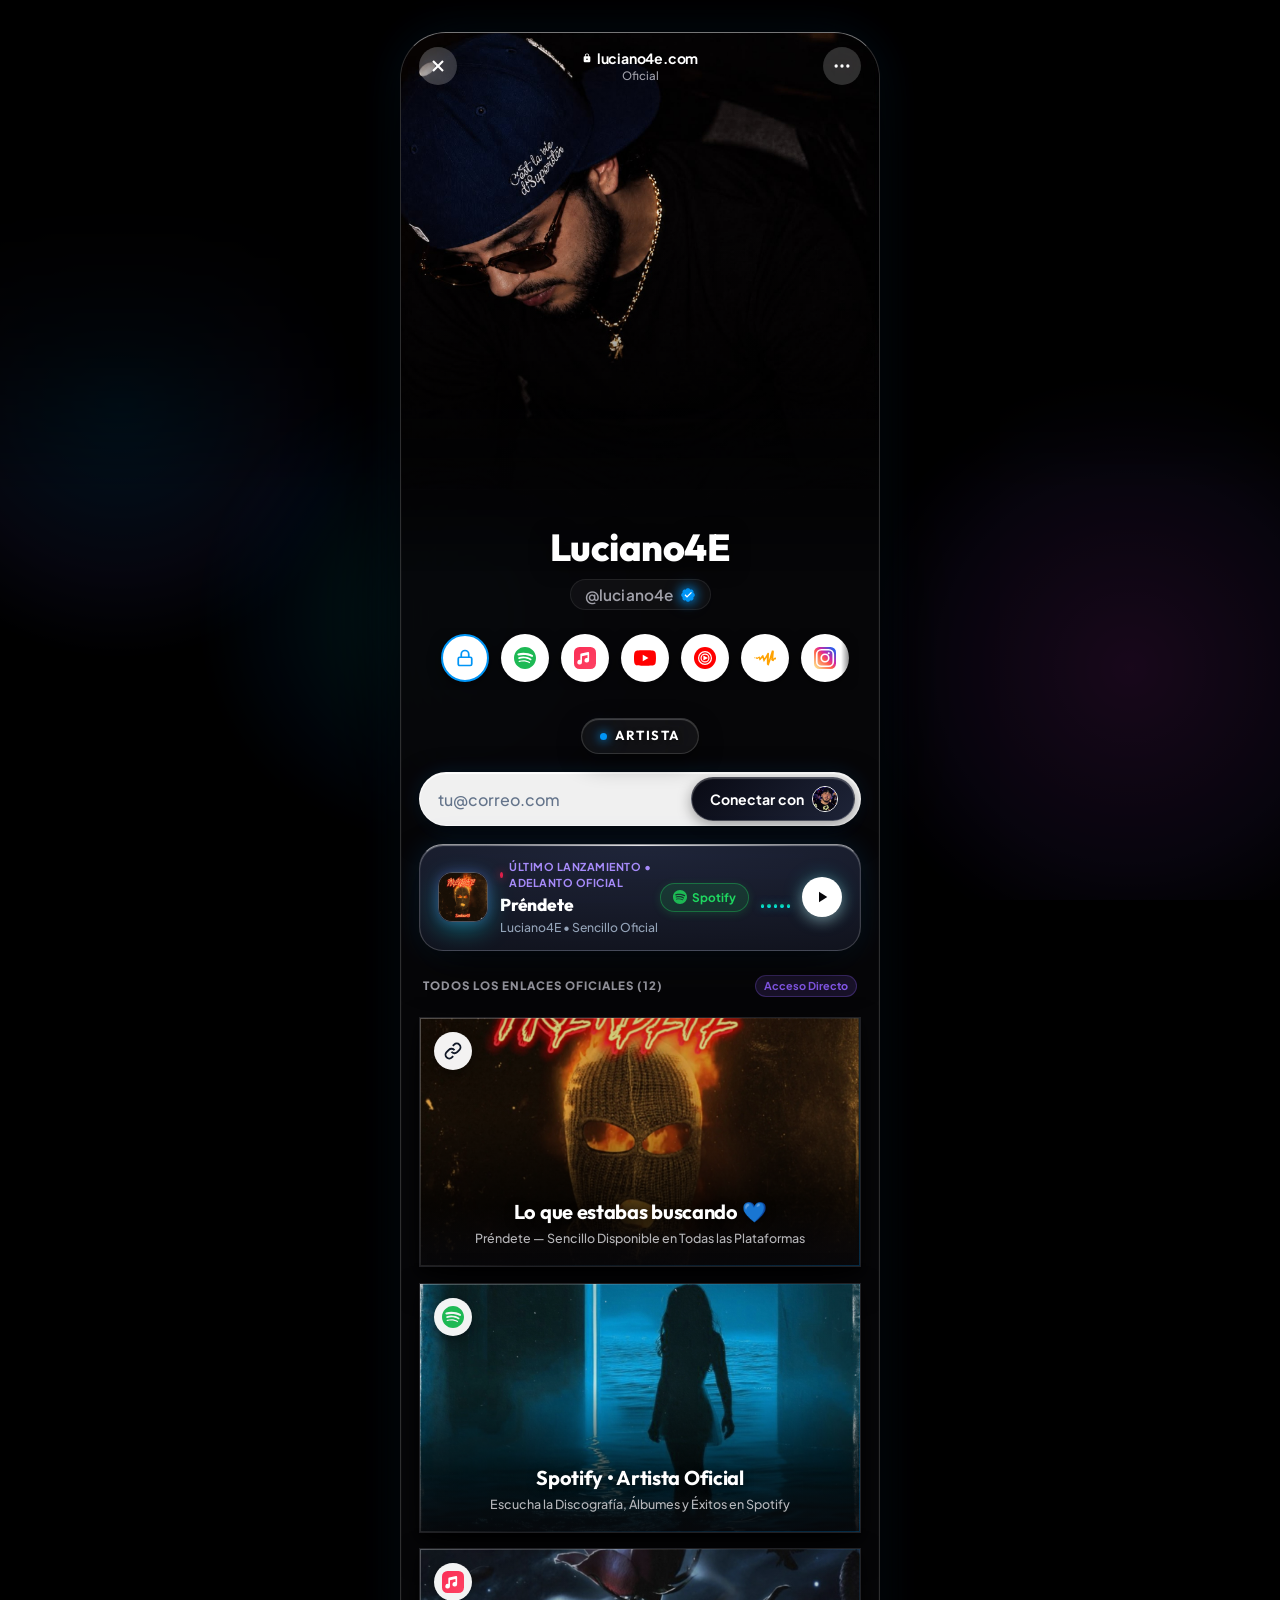
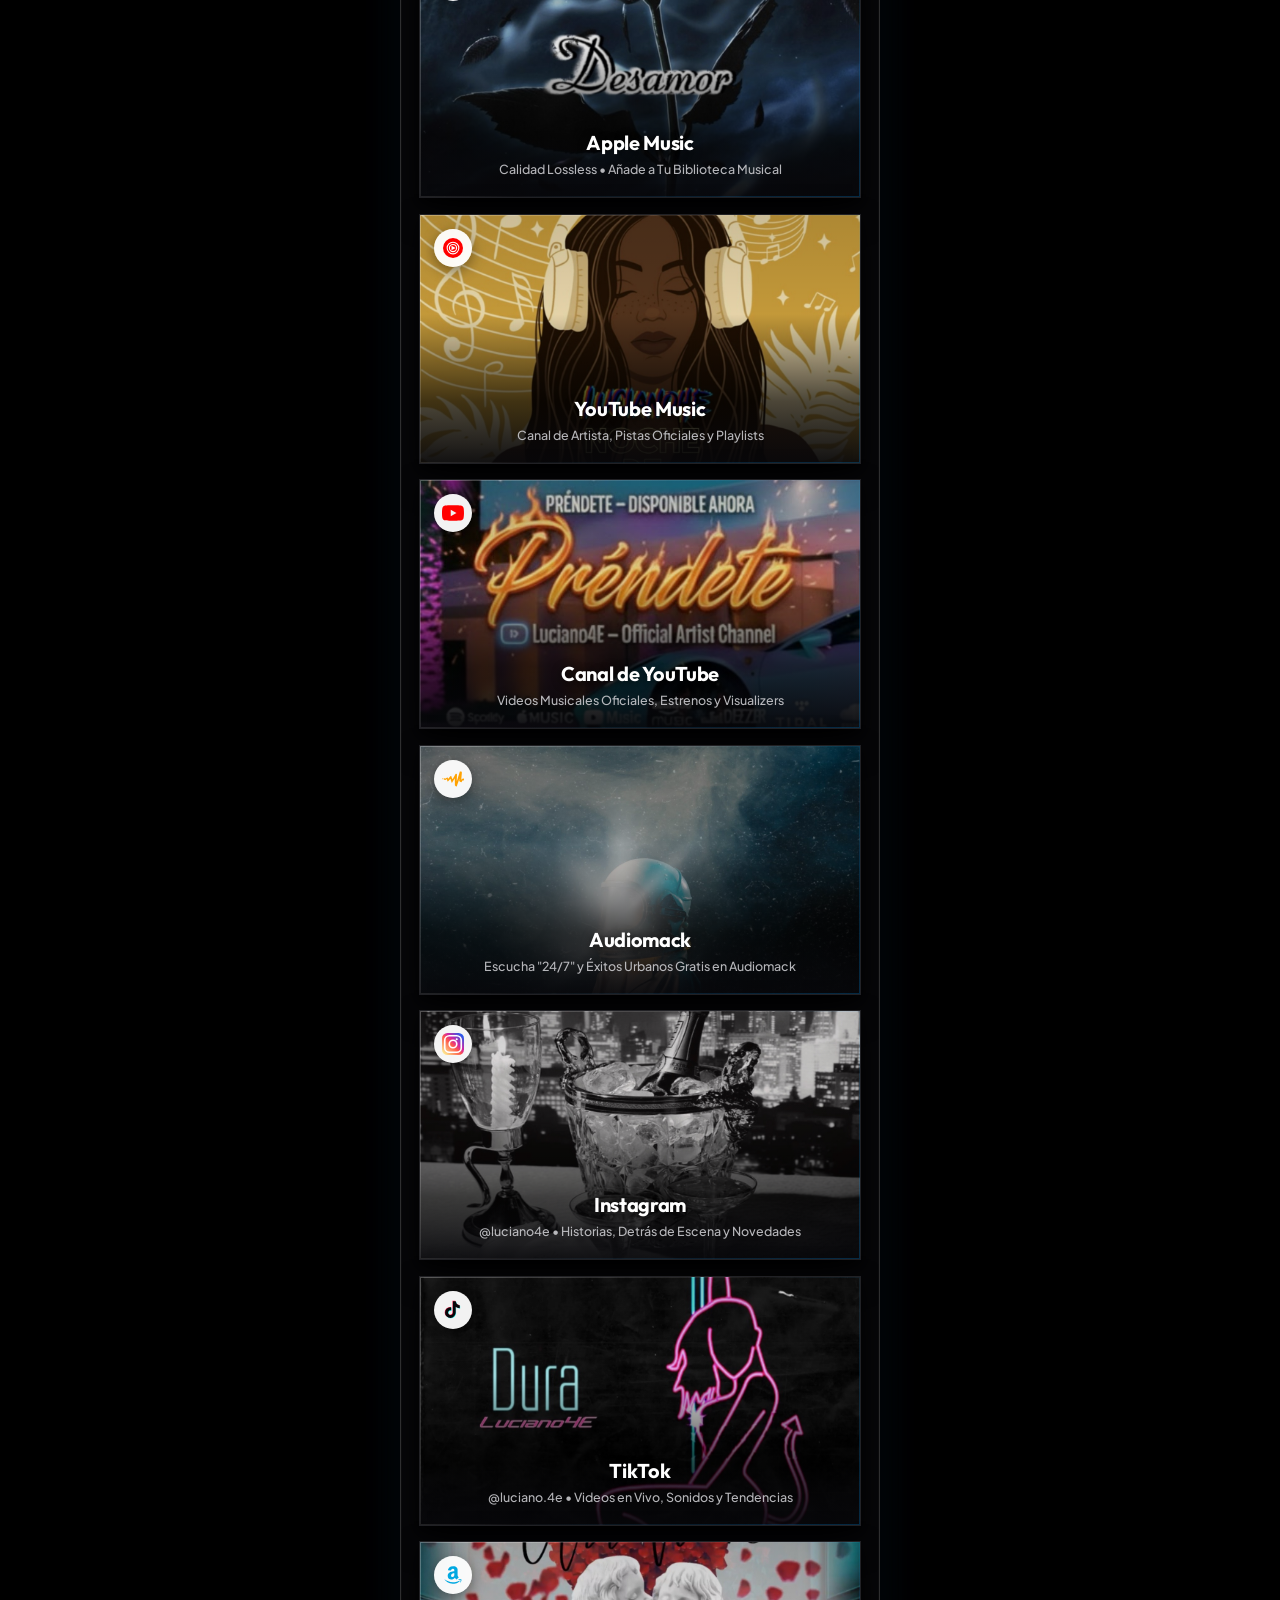
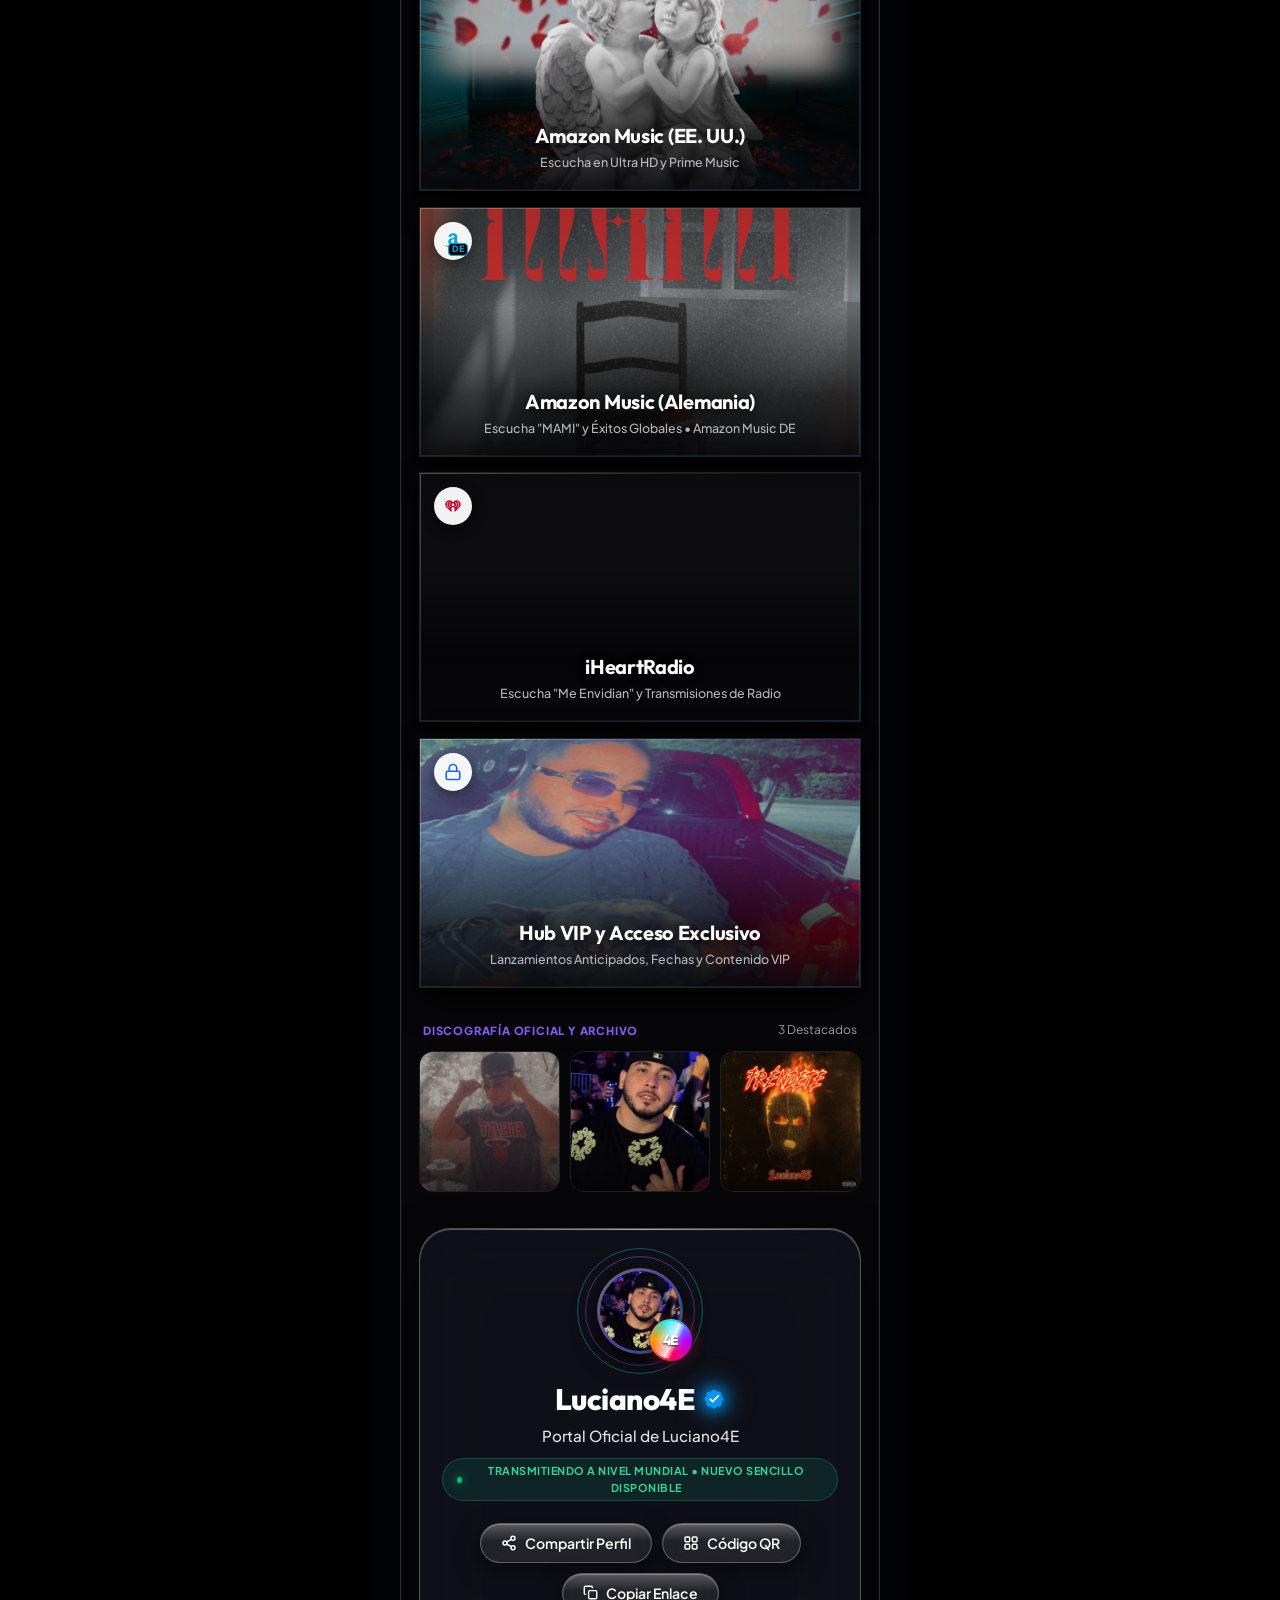
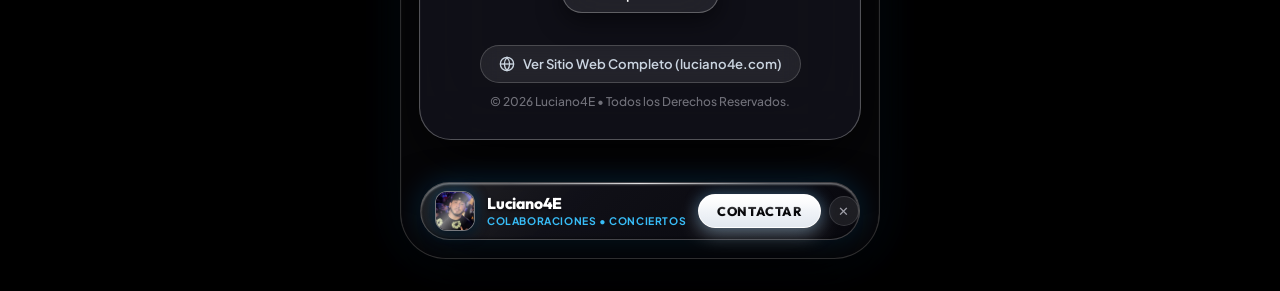
==== commit e0c35d81: "feat(routing): smart bio routing from TikTok/social to Links app while preserving full website for G" ====
--- a/links/index.html
+++ b/links/index.html
@@ -662,6 +662,13 @@
           </button>
         </div>
 
+        <div class="footer-website-link">
+          <a href="/?view=web" class="footer-web-btn" title="Ir al sitio web completo oficial">
+            <svg viewBox="0 0 24 24" width="16" height="16" fill="none" stroke="currentColor" stroke-width="2"><circle cx="12" cy="12" r="10"/><line x1="2" y1="12" x2="22" y2="12"/><path d="M12 2a15.3 15.3 0 0 1 4 10 15.3 15.3 0 0 1-4 10 15.3 15.3 0 0 1-4-10 15.3 15.3 0 0 1 4-10z"/></svg>
+            <span>Ver Sitio Web Completo (luciano4e.com)</span>
+          </a>
+        </div>
+
         <p class="footer-rights">© 2026 Luciano4E • Todos los Derechos Reservados.</p>
       </div>
     </footer>
--- a/links/style.css
+++ b/links/style.css
@@ -1599,6 +1599,35 @@
   pointer-events: none;
 }
 
+.footer-website-link {
+  margin: 14px 0 10px;
+  display: flex;
+  justify-content: center;
+}
+
+.footer-web-btn {
+  display: inline-flex;
+  align-items: center;
+  gap: 8px;
+  background: rgba(255, 255, 255, 0.08);
+  border: 1px solid rgba(255, 255, 255, 0.18);
+  color: #cbd5e1;
+  font-size: 0.82rem;
+  font-weight: 600;
+  padding: 8px 18px;
+  border-radius: var(--radius-pill);
+  text-decoration: none;
+  transition: all 0.25s ease;
+  backdrop-filter: blur(10px);
+}
+
+.footer-web-btn:hover {
+  background: rgba(255, 255, 255, 0.16);
+  color: #ffffff;
+  border-color: rgba(255, 255, 255, 0.35);
+  transform: translateY(-2px);
+}
+
 .footer-rights {
   font-size: 0.75rem;
   color: var(--text-muted);
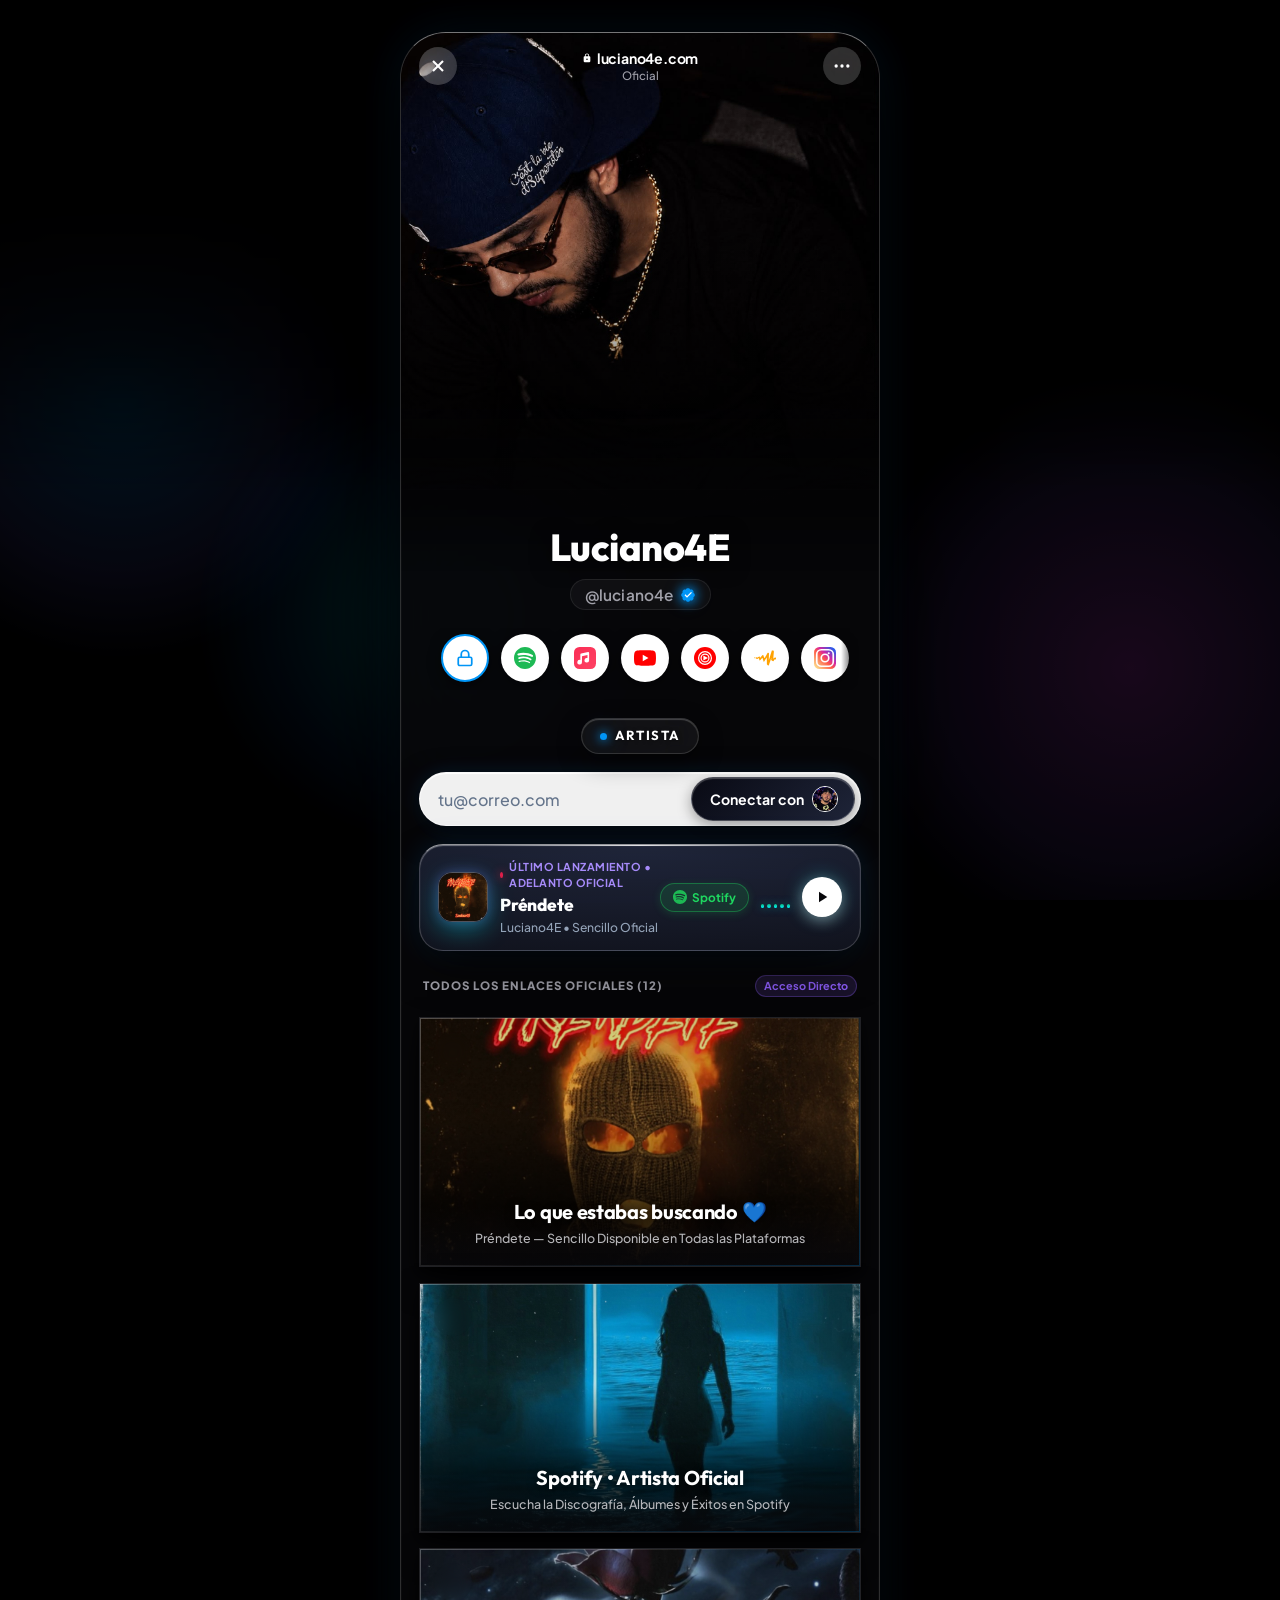
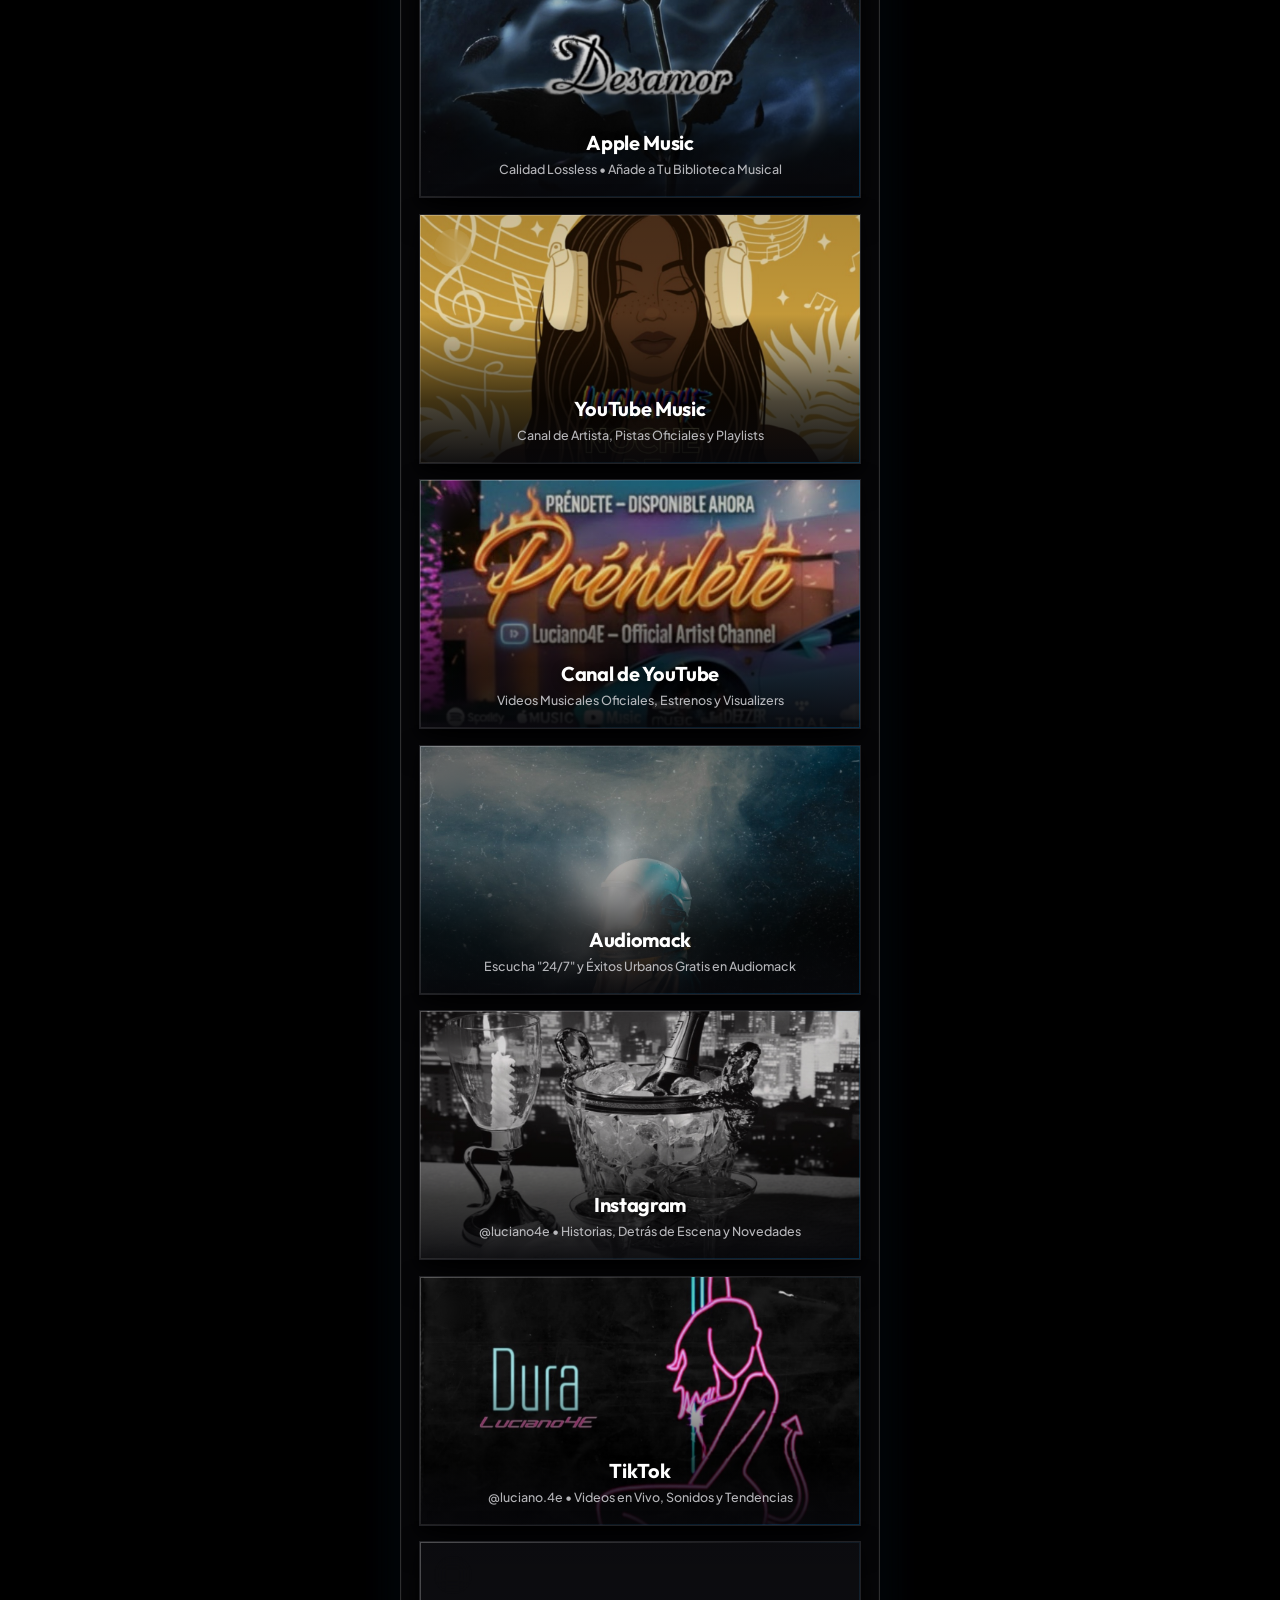
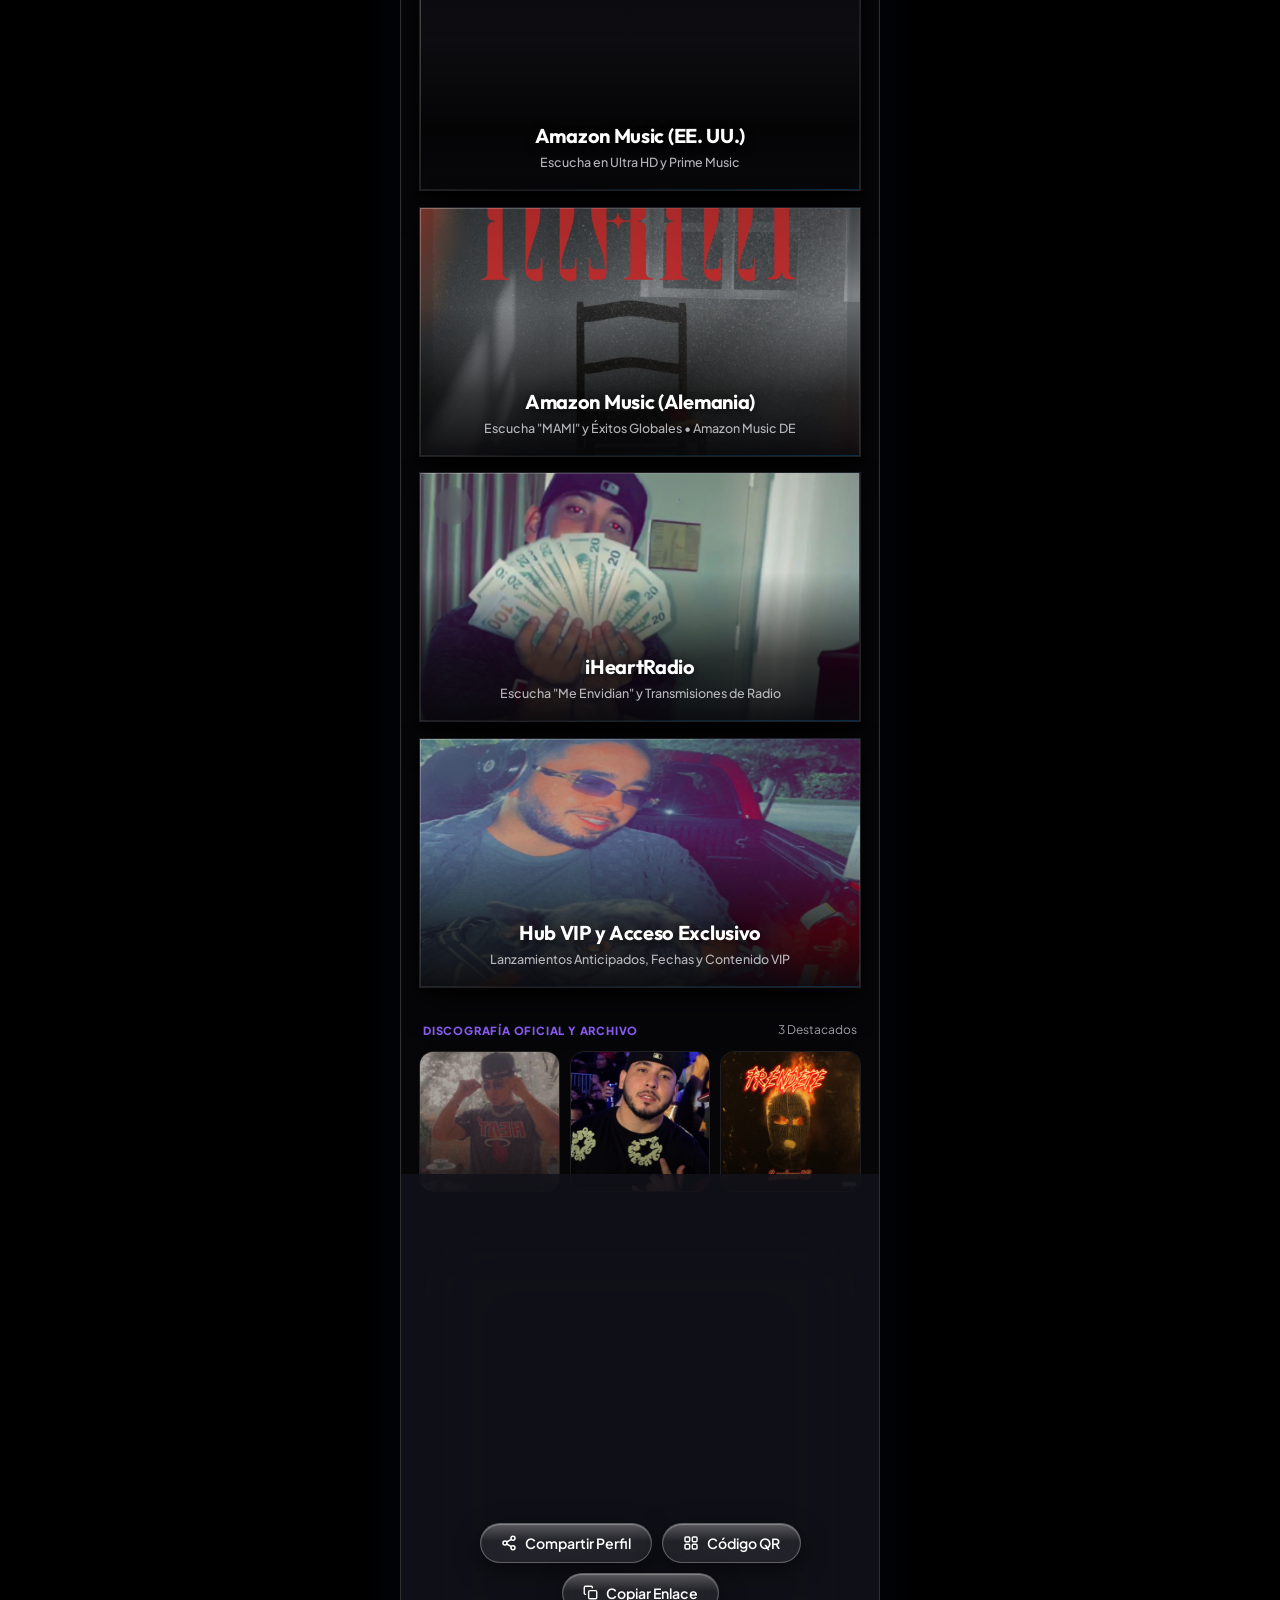
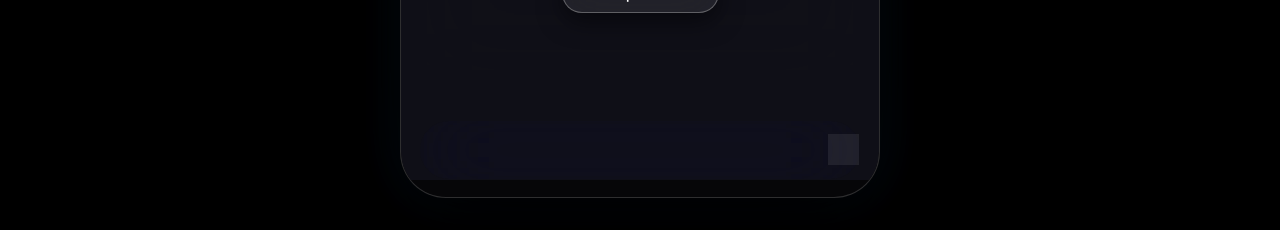
==== commit ac1f4b03: "Keep user locked on links page: remove all navigation to other page" ====
--- a/links/index.html
+++ b/links/index.html
@@ -90,7 +90,7 @@
   <link rel="preconnect" href="https://fonts.gstatic.com" crossorigin>
   <link href="https://fonts.googleapis.com/css2?family=Outfit:wght@300;400;500;600;700;800;900&family=Plus+Jakarta+Sans:wght@400;500;600;700;800&display=swap" rel="stylesheet">
 
-  <link rel="stylesheet" href="style.css?v=14">
+  <link rel="stylesheet" href="style.css?v=15">
 </head>
 <body>
 
@@ -662,12 +662,6 @@
           </button>
         </div>
 
-        <div class="footer-website-link">
-          <a href="/?view=web" class="footer-web-btn" title="Ir al sitio web completo oficial">
-            <svg viewBox="0 0 24 24" width="16" height="16" fill="none" stroke="currentColor" stroke-width="2"><circle cx="12" cy="12" r="10"/><line x1="2" y1="12" x2="22" y2="12"/><path d="M12 2a15.3 15.3 0 0 1 4 10 15.3 15.3 0 0 1-4 10 15.3 15.3 0 0 1-4-10 15.3 15.3 0 0 1 4-10z"/></svg>
-            <span>Ver Sitio Web Completo (luciano4e.com)</span>
-          </a>
-        </div>
 
         <p class="footer-rights">© 2026 Luciano4E • Todos los Derechos Reservados.</p>
       </div>
@@ -965,6 +959,6 @@
   <!-- Script Modules -->
   <script src="assets/js/qrcode.min.js"></script>
   <script src="audio-preview.js"></script>
-  <script src="app.js?v=14"></script>
+  <script src="app.js?v=15"></script>
 </body>
 </html>
--- a/links/style.css
+++ b/links/style.css
@@ -1599,35 +1599,6 @@
   pointer-events: none;
 }
 
-.footer-website-link {
-  margin: 14px 0 10px;
-  display: flex;
-  justify-content: center;
-}
-
-.footer-web-btn {
-  display: inline-flex;
-  align-items: center;
-  gap: 8px;
-  background: rgba(255, 255, 255, 0.08);
-  border: 1px solid rgba(255, 255, 255, 0.18);
-  color: #cbd5e1;
-  font-size: 0.82rem;
-  font-weight: 600;
-  padding: 8px 18px;
-  border-radius: var(--radius-pill);
-  text-decoration: none;
-  transition: all 0.25s ease;
-  backdrop-filter: blur(10px);
-}
-
-.footer-web-btn:hover {
-  background: rgba(255, 255, 255, 0.16);
-  color: #ffffff;
-  border-color: rgba(255, 255, 255, 0.35);
-  transform: translateY(-2px);
-}
-
 .footer-rights {
   font-size: 0.75rem;
   color: var(--text-muted);
